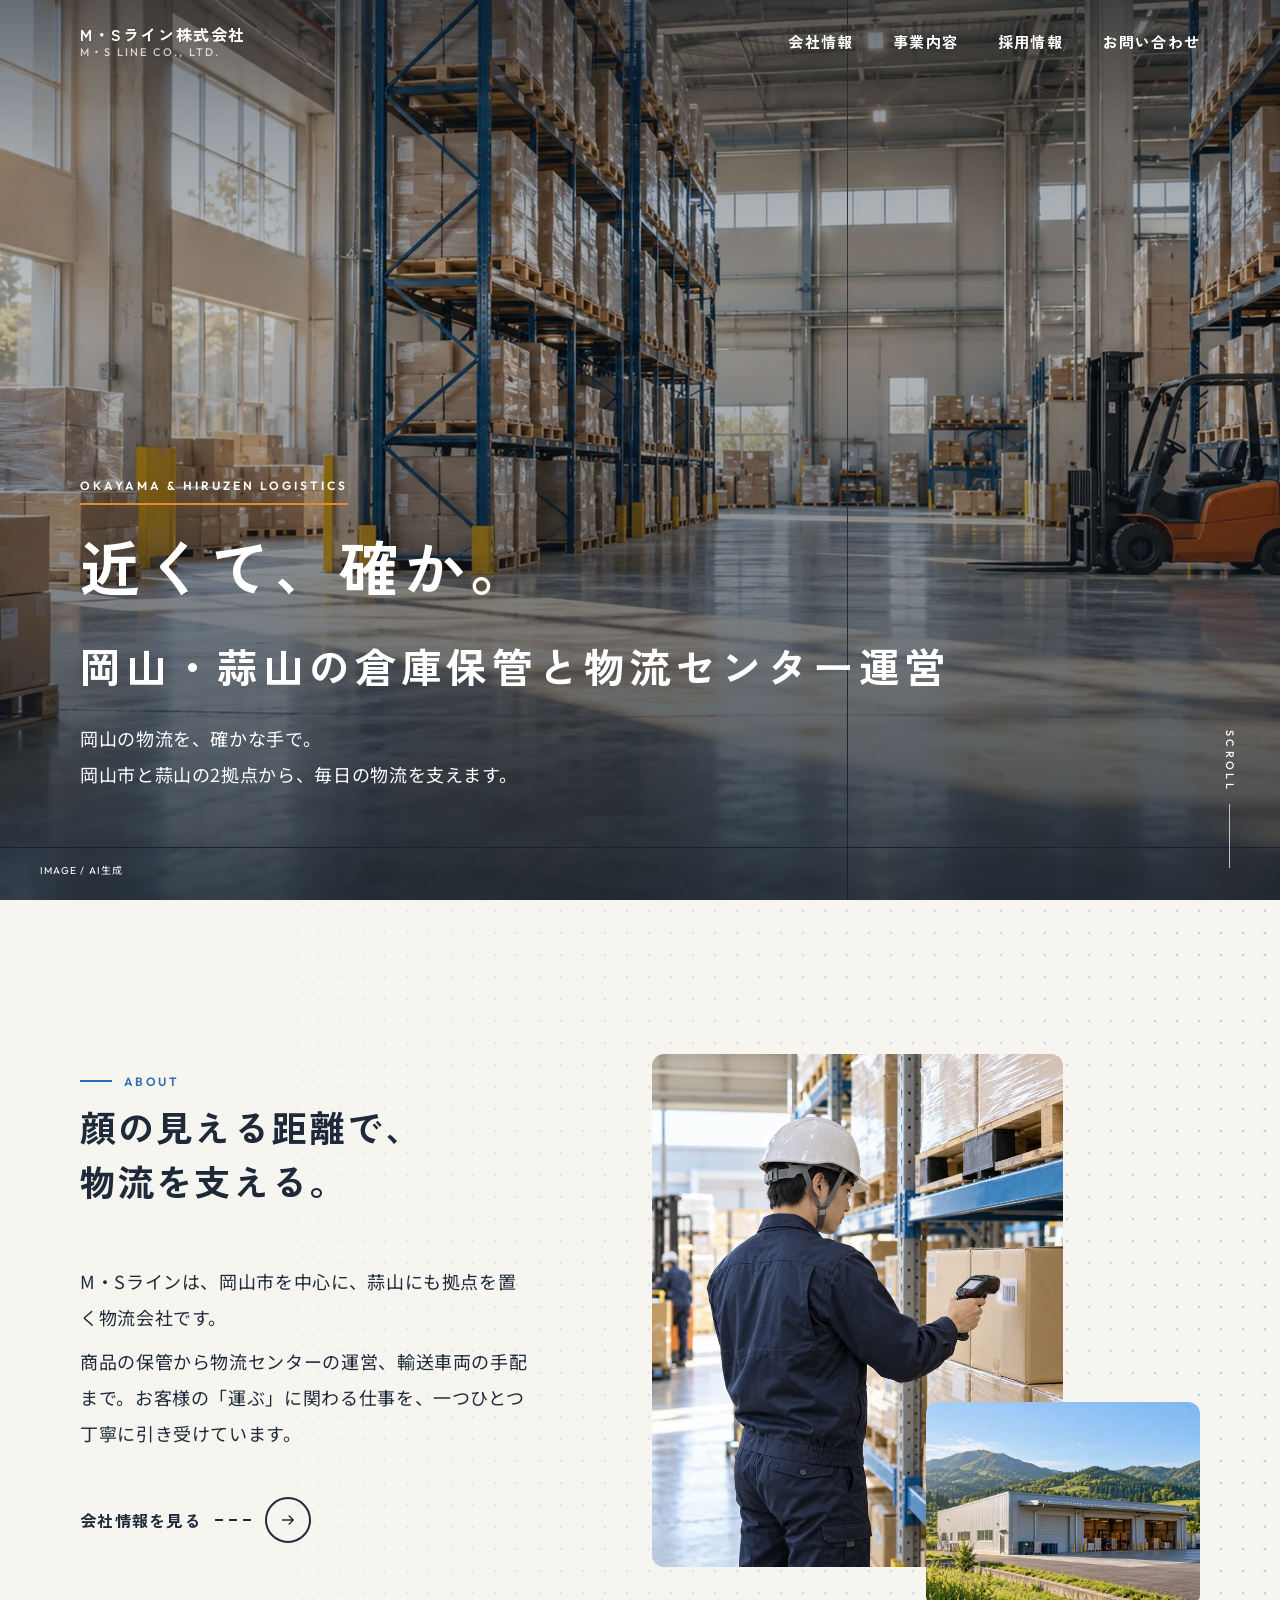
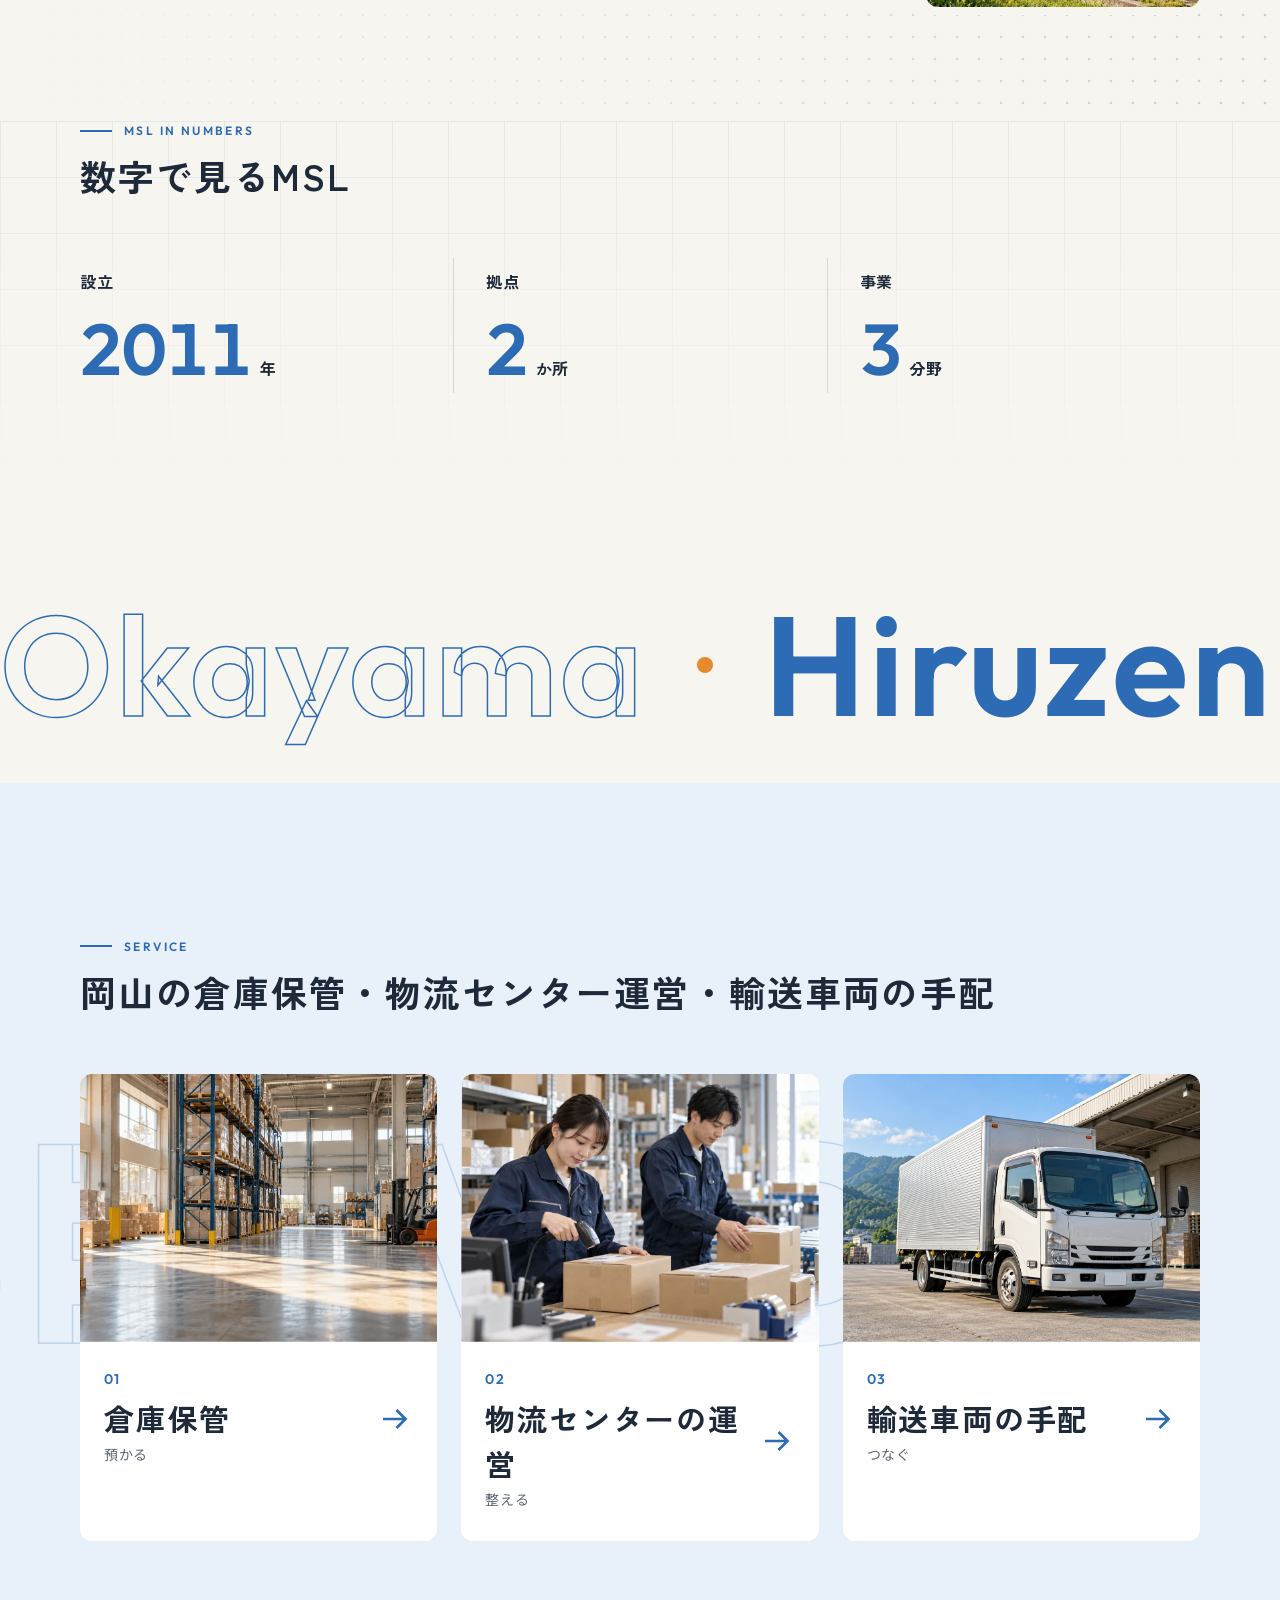
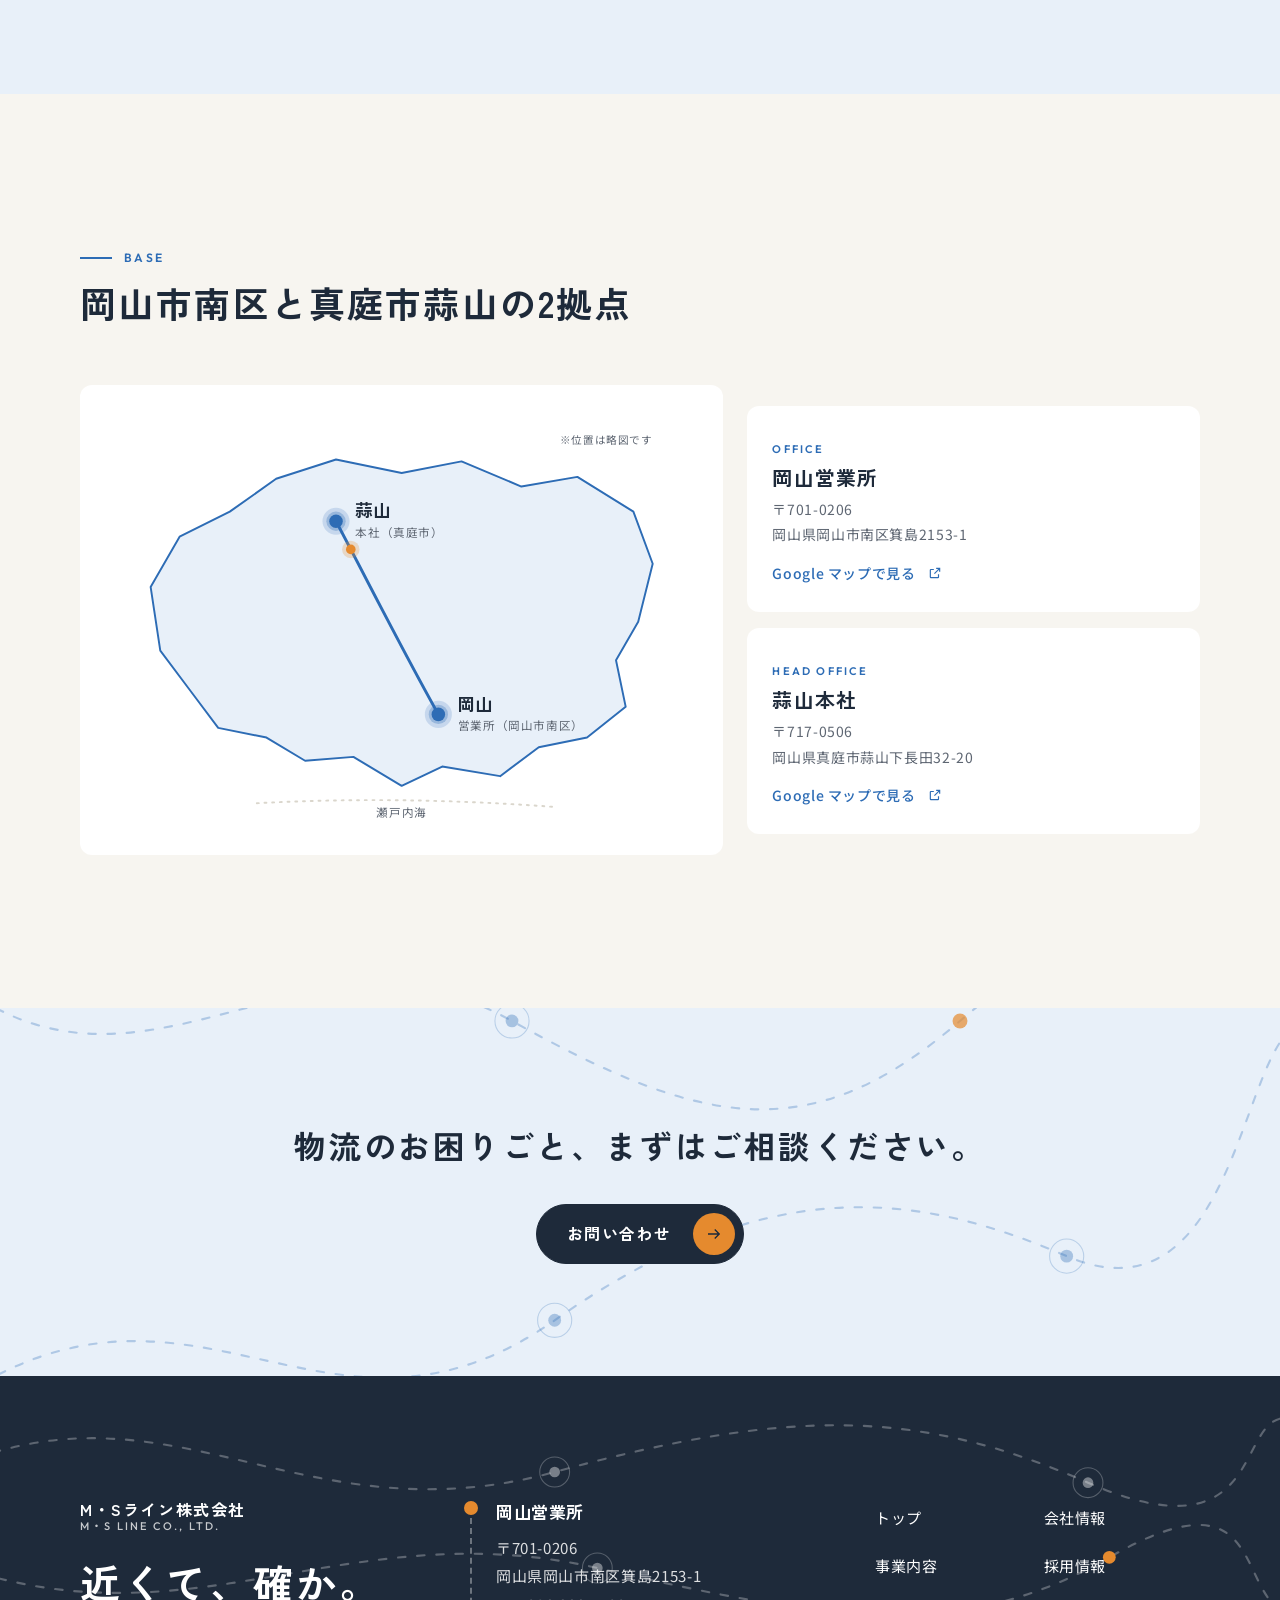
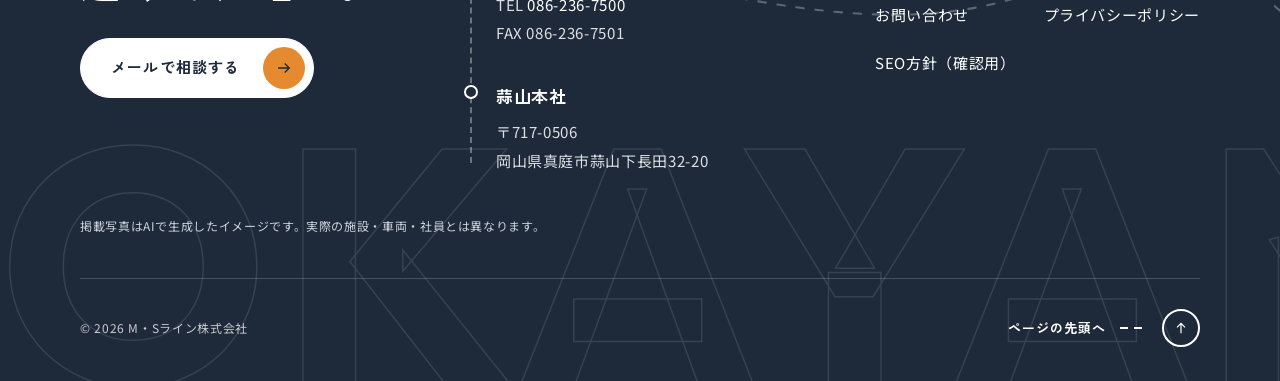
==== index.html @ 037819c6 "ボタンを刷新（主役はカプセル型＋丸い矢印、リンクはルート線＋ノード） - 主役のボタン：濃紺のカプセル型に丸い矢印。乗せると丸が広がって全体が染まる - リンク風のボタン（Googleマップ、会社情報" ====
<!doctype html>
<html lang="ja">
<head>
<meta charset="utf-8">
<meta name="viewport" content="width=device-width, initial-scale=1">
<!-- 確認用：検索結果に出さない設定。本番公開時はこの1行を削除してください -->
<meta name="robots" content="noindex, nofollow">
<title>M・Sライン株式会社｜岡山市・真庭市の倉庫保管・物流センター運営</title>
<meta name="description" content="M・Sライン株式会社は、岡山市南区を中心に、真庭市蒜山にも拠点を置く物流会社です。倉庫保管、物流センターの運営、輸送車両の手配まで、お客様の「運ぶ」を一つひとつ丁寧に支えます。">
<link rel="canonical" href="https://www.example.com/">
<meta name="theme-color" content="#1E2A3A">
<link rel="icon" href="favicon.svg" type="image/svg+xml">
<!-- OGP ※ドメイン（https://www.example.com/）は【要確認】。決まったら全ページ置換してください -->
<meta property="og:type" content="website">
<meta property="og:site_name" content="M・Sライン株式会社">
<meta property="og:title" content="M・Sライン株式会社｜岡山市・真庭市の倉庫保管・物流センター運営">
<meta property="og:description" content="岡山市と蒜山の2拠点から、倉庫保管・物流センターの運営・輸送車両の手配で毎日の物流を支えます。">
<meta property="og:url" content="https://www.example.com/">
<meta property="og:image" content="https://www.example.com/ogp.jpg">
<meta property="og:image:width" content="1200">
<meta property="og:image:height" content="630">
<meta property="og:locale" content="ja_JP">
<meta name="twitter:card" content="summary_large_image">
<link rel="preconnect" href="https://fonts.googleapis.com">
<link rel="preconnect" href="https://fonts.gstatic.com" crossorigin>
<link rel="stylesheet" href="https://fonts.googleapis.com/css2?family=Noto+Sans+JP:wght@400;500&family=Outfit:wght@500;600&family=Zen+Kaku+Gothic+New:wght@700&display=swap">
<link rel="preload" as="image" href="assets/img/hero_1920x1080.webp" type="image/webp" media="(min-width: 768px)">
<link rel="stylesheet" href="assets/css/style.css?v=12">
<script type="application/ld+json">
{
  "@context": "https://schema.org",
  "@type": "Organization",
  "name": "M・Sライン株式会社",
  "alternateName": ["MSL", "MSライン", "エムエスライン"],
  "url": "https://www.example.com/",
  "logo": "https://www.example.com/favicon.svg",
  "foundingDate": "2012-09",
  "telephone": "+81-86-236-7500",
  "email": "msline.081507@gmail.com",
  "faxNumber": "+81-86-236-7501",
  "address": {
    "@type": "PostalAddress",
    "postalCode": "717-0506",
    "addressRegion": "岡山県",
    "addressLocality": "真庭市",
    "streetAddress": "蒜山下長田32-20",
    "addressCountry": "JP"
  },
  "description": "岡山県の倉庫保管・物流センター運営・輸送車両の手配"
}
</script>
<script src="assets/js/main.js?v=12" defer></script>
</head>
<body class="has-hero">
<a class="skip-link" href="#main">本文へスキップ</a>

<header class="site-header">
  <div class="container site-header__inner">
    <a class="logo" href="index.html" aria-label="M・Sライン株式会社 トップへ">
      <span class="logo__name">M・Sライン株式会社<small>M・S LINE CO., LTD.</small></span>
    </a>
    <button class="menu-btn" type="button" aria-expanded="false" aria-controls="gnav" aria-label="メニューを開く">
      <span class="menu-btn__bar"></span><span class="menu-btn__bar"></span><span class="menu-btn__bar"></span>
    </button>
    <nav class="gnav" id="gnav" aria-label="メインメニュー">
      <ul class="gnav__list">
        <li><a class="gnav__link" href="company.html">会社情報</a></li>
        <li><a class="gnav__link" href="service.html">事業内容</a></li>
        <li><a class="gnav__link" href="recruit.html">採用情報</a></li>
        <li data-contact><a class="gnav__link" href="contact.html">お問い合わせ</a></li>
      </ul>
    </nav>
  </div>
</header>

<main id="main">

  <!-- 1. ファーストビュー -->
  <section class="hero" aria-labelledby="hero-title">
    <div class="hero__media">
      <picture>
        <source media="(max-width: 767px)" srcset="assets/img/hero_sp_750x1334.webp" type="image/webp">
        <source media="(max-width: 767px)" srcset="assets/img/hero_sp_750x1334.jpg">
        <source srcset="assets/img/hero_1920x1080.webp" type="image/webp">
        <img src="assets/img/hero_1920x1080.jpg" width="1920" height="1080" alt="倉庫内のイメージ。整然と並んだ保管棚とフォークリフト（AI生成）" fetchpriority="high">
      </picture>
      <!--
        【動画を使う場合】下の2行のコメントを外し、assets/video/ に動画を置いてください。
        PC用（横長）とスマホ用（縦長）の2本。動きを減らす設定の閲覧者には静止画（上の写真）が表示されます。
      <video class="hero__video hero__video--pc" src="assets/video/hero_pc.mp4" poster="assets/img/hero_1920x1080.jpg" autoplay muted loop playsinline aria-hidden="true"></video>
      <video class="hero__video hero__video--sp" src="assets/video/hero_sp.mp4" poster="assets/img/hero_sp_750x1334.jpg" autoplay muted loop playsinline aria-hidden="true"></video>
      -->
    </div>
    <div class="hero__body container">
      <p class="label-en hero__en">Okayama &amp; Hiruzen Logistics</p>
      <h1 class="hero__title" id="hero-title">近くて、確か。<br><span class="hero__title-sub">岡山・蒜山の倉庫保管と物流センター運営</span></h1>
      <p class="hero__sub">岡山の物流を、確かな手で。<br>岡山市と蒜山の2拠点から、毎日の物流を支えます。</p>
    </div>
    <p class="hero__image-note">IMAGE / AI生成</p>
    <p class="hero__scroll" aria-hidden="true">SCROLL</p>
  </section>

  <!-- 2. ABOUT -->
  <section class="section about bg-dots" aria-labelledby="about-title">
    <div class="container grid-12 about__grid">
      <div class="about__text reveal">
        <header class="section-head">
          <p class="section-head__en">About</p>
          <h2 class="section-head__ja" id="about-title">顔の見える距離で、<br>物流を支える。</h2>
        </header>
        <p class="lead">M・Sラインは、岡山市を中心に、蒜山にも拠点を置く物流会社です。</p>
        <p class="lead">商品の保管から物流センターの運営、輸送車両の手配まで。お客様の「運ぶ」に関わる仕事を、一つひとつ丁寧に引き受けています。</p>
        <a class="text-link" href="company.html">会社情報を見る
          <svg class="arrow" viewBox="0 0 24 24" fill="none" stroke="currentColor" stroke-width="1.8" aria-hidden="true"><path d="M4 12h15M13 6l6 6-6 6"/></svg>
        </a>
      </div>
      <div class="about__photos reveal">
        <figure class="about__photo about__photo--1">
          <picture>
            <source srcset="assets/img/about_01_800x1000.webp" type="image/webp">
            <img src="assets/img/about_01_800x1000.jpg" width="800" height="1000" alt="倉庫で荷物を確認するスタッフ（AI生成）" loading="lazy">
          </picture>
        </figure>
        <figure class="about__photo about__photo--2">
          <picture>
            <source srcset="assets/img/about_02_800x600.webp" type="image/webp">
            <img src="assets/img/about_02_800x600.jpg" width="800" height="600" alt="山あいの倉庫を描いたイメージ（AI生成）" loading="lazy">
          </picture>
        </figure>
      </div>
    </div>
  </section>

  <!-- 3. 数字で見るMSL -->
  <section class="section bg-grid" aria-labelledby="numbers-title">
    <div class="container">
      <header class="section-head reveal">
        <p class="section-head__en">MSL in Numbers</p>
        <h2 class="section-head__ja" id="numbers-title">数字で見るMSL</h2>
      </header>
      <dl class="numbers reveal">
        <div class="numbers__item">
          <dt class="numbers__label">設立</dt>
          <dd><span class="numbers__value">2012</span><span class="numbers__unit">年</span></dd>
        </div>
        <div class="numbers__item">
          <dt class="numbers__label">拠点</dt>
          <dd><span class="numbers__value">2</span><span class="numbers__unit">か所</span></dd>
        </div>
        <div class="numbers__item">
          <dt class="numbers__label">事業</dt>
          <dd><span class="numbers__value">3</span><span class="numbers__unit">分野</span></dd>
        </div>
      </dl>
    </div>
  </section>

  <!-- 流れる文字の帯（飾り） -->
  <div class="marquee" aria-hidden="true">
    <div class="marquee__track">
      <div class="marquee__group"><span class="marquee__word">Okayama</span><span class="marquee__dot"></span><span class="marquee__word marquee__word--fill">Hiruzen</span><span class="marquee__dot"></span><span class="marquee__word">Keep</span><span class="marquee__dot"></span><span class="marquee__word marquee__word--fill">Manage</span><span class="marquee__dot"></span><span class="marquee__word">Connect</span><span class="marquee__dot"></span></div>
      <div class="marquee__group"><span class="marquee__word">Okayama</span><span class="marquee__dot"></span><span class="marquee__word marquee__word--fill">Hiruzen</span><span class="marquee__dot"></span><span class="marquee__word">Keep</span><span class="marquee__dot"></span><span class="marquee__word marquee__word--fill">Manage</span><span class="marquee__dot"></span><span class="marquee__word">Connect</span><span class="marquee__dot"></span></div>
    </div>
  </div>

  <!-- 4. SERVICE -->
  <section class="section section--tint bg-word" data-word="SERVICE" aria-labelledby="service-title">
    <div class="container">
      <header class="section-head reveal">
        <p class="section-head__en">Service</p>
        <h2 class="section-head__ja" id="service-title">岡山の倉庫保管・物流センター運営・輸送車両の手配</h2>
      </header>
      <ul class="cards cards--3">
        <li class="reveal">
          <a class="card" href="service.html#keep">
            <div class="card__img">
              <picture>
                <source srcset="assets/img/service_keep_1200x800.webp" type="image/webp">
                <img src="assets/img/service_keep_1200x800.jpg" width="1200" height="800" alt="" loading="lazy">
              </picture>
            </div>
            <div class="card__body">
              <p class="card__num">01</p>
              <h3 class="card__title">倉庫保管
                <svg class="arrow" viewBox="0 0 24 24" fill="none" stroke="currentColor" stroke-width="1.8" aria-hidden="true"><path d="M4 12h15M13 6l6 6-6 6"/></svg>
              </h3>
              <p class="card__sub">預かる</p>
            </div>
          </a>
        </li>
        <li class="reveal">
          <a class="card" href="service.html#manage">
            <div class="card__img">
              <picture>
                <source srcset="assets/img/service_manage_1200x800.webp" type="image/webp">
                <img src="assets/img/service_manage_1200x800.jpg" width="1200" height="800" alt="" loading="lazy">
              </picture>
            </div>
            <div class="card__body">
              <p class="card__num">02</p>
              <h3 class="card__title">物流センターの運営
                <svg class="arrow" viewBox="0 0 24 24" fill="none" stroke="currentColor" stroke-width="1.8" aria-hidden="true"><path d="M4 12h15M13 6l6 6-6 6"/></svg>
              </h3>
              <p class="card__sub">整える</p>
            </div>
          </a>
        </li>
        <li class="reveal">
          <a class="card" href="service.html#connect">
            <div class="card__img">
              <picture>
                <source srcset="assets/img/service_connect_1200x800.webp" type="image/webp">
                <img src="assets/img/service_connect_1200x800.jpg" width="1200" height="800" alt="" loading="lazy">
              </picture>
            </div>
            <div class="card__body">
              <p class="card__num">03</p>
              <h3 class="card__title">輸送車両の手配
                <svg class="arrow" viewBox="0 0 24 24" fill="none" stroke="currentColor" stroke-width="1.8" aria-hidden="true"><path d="M4 12h15M13 6l6 6-6 6"/></svg>
              </h3>
              <p class="card__sub">つなぐ</p>
            </div>
          </a>
        </li>
      </ul>
    </div>
  </section>

  <!-- 5. 拠点 -->
  <section class="section" aria-labelledby="base-title">
    <div class="container">
      <header class="section-head reveal">
        <p class="section-head__en">Base</p>
        <h2 class="section-head__ja" id="base-title">岡山市南区と真庭市蒜山の2拠点</h2>
      </header>
      <div class="grid-12 base__grid">
        <figure class="base__map reveal">
          <svg viewBox="0 0 600 420" role="img" aria-labelledby="map-title map-desc">
            <title id="map-title">岡山県の拠点マップ（略図）</title>
            <desc id="map-desc">岡山県南部の岡山市に営業所、北部の山あいの蒜山に本社があります。</desc>
            <path d="M40 176 L70 124 L122 98 L170 64 L232 44 L300 58 L362 46 L424 72 L482 62 L540 98 L560 152 L545 212 L522 252 L532 300 L492 332 L442 342 L402 372 L342 362 L300 382 L250 352 L200 356 L160 332 L110 322 L80 282 L50 242 Z" fill="#E8F0F9" stroke="#2D6CB5" stroke-width="2" stroke-linejoin="round"/>
            <path d="M150 400 Q300 392 460 404" fill="none" stroke="#DAD6CC" stroke-width="2" stroke-dasharray="2 6" stroke-linecap="round"/>
            <text x="300" y="414" text-anchor="middle" font-size="12" fill="#5E6672" font-family="Noto Sans JP, sans-serif">瀬戸内海</text>
            <path d="M232 108 C 270 180, 300 240, 338 308" fill="none" stroke="#2D6CB5" stroke-width="2" stroke-dasharray="6 6" opacity=".35"/>
            <path class="map-route-draw" d="M338 308 C 300 240, 270 180, 232 108" pathLength="1" fill="none" stroke="#2D6CB5" stroke-width="3" stroke-linecap="round"/>
            <g class="map-mover">
              <circle r="9" fill="#E58A2E" fill-opacity=".25"/>
              <circle r="5" fill="#E58A2E"/>
              <animateMotion dur="5s" repeatCount="indefinite" keyPoints="0;1;0" keyTimes="0;0.5;1" calcMode="spline" keySplines=".45 0 .55 1;.45 0 .55 1" path="M338 308 C 300 240, 270 180, 232 108"/>
            </g>
            <g>
              <circle class="map-pulse map-pulse--2" cx="232" cy="108" r="10" fill="#2D6CB5" fill-opacity=".3"/>
              <circle cx="232" cy="108" r="14" fill="#2D6CB5" fill-opacity=".18"/>
              <circle cx="232" cy="108" r="7" fill="#2D6CB5"/>
              <text x="252" y="104" font-size="18" font-weight="700" fill="#1E2A3A" font-family="Zen Kaku Gothic New, sans-serif">蒜山</text>
              <text x="252" y="124" font-size="12" fill="#5E6672" font-family="Noto Sans JP, sans-serif">本社（真庭市）</text>
            </g>
            <g>
              <circle class="map-pulse" cx="338" cy="308" r="10" fill="#2D6CB5" fill-opacity=".3"/>
              <circle cx="338" cy="308" r="14" fill="#2D6CB5" fill-opacity=".18"/>
              <circle cx="338" cy="308" r="7" fill="#2D6CB5"/>
              <text x="358" y="304" font-size="18" font-weight="700" fill="#1E2A3A" font-family="Zen Kaku Gothic New, sans-serif">岡山</text>
              <text x="358" y="324" font-size="12" fill="#5E6672" font-family="Noto Sans JP, sans-serif">営業所（岡山市南区）</text>
            </g>
            <text x="560" y="28" text-anchor="end" font-size="11" fill="#5E6672" font-family="Noto Sans JP, sans-serif">※位置は略図です</text>
          </svg>
        </figure>
        <ul class="base__list">
          <li class="reveal">
            <a class="base-item" href="https://www.google.com/maps/search/?api=1&amp;query=%E5%B2%A1%E5%B1%B1%E7%9C%8C%E5%B2%A1%E5%B1%B1%E5%B8%82%E5%8D%97%E5%8C%BA%E7%AE%95%E5%B3%B62153-1" target="_blank" rel="noopener">
              <span class="base-item__tag">OFFICE</span>
              <h3 class="base-item__name">岡山営業所</h3>
              <p class="base-item__addr">〒701-0206<br>岡山県岡山市南区箕島2153-1</p>
              <span class="base-item__more">Google マップで見る<span class="visually-hidden">（新しいタブで開きます）</span>
                <svg viewBox="0 0 24 24" fill="none" stroke="currentColor" stroke-width="2" aria-hidden="true"><path d="M14 4h6v6M20 4l-9 9M18 14v5a1 1 0 0 1-1 1H5a1 1 0 0 1-1-1V7a1 1 0 0 1 1-1h5"/></svg>
              </span>
            </a>
          </li>
          <li class="reveal">
            <a class="base-item" href="https://www.google.com/maps/search/?api=1&amp;query=%E5%B2%A1%E5%B1%B1%E7%9C%8C%E7%9C%9F%E5%BA%AD%E5%B8%82%E8%92%9C%E5%B1%B1%E4%B8%8B%E9%95%B7%E7%94%B032-20" target="_blank" rel="noopener">
              <span class="base-item__tag">HEAD OFFICE</span>
              <h3 class="base-item__name">蒜山本社</h3>
              <p class="base-item__addr">〒717-0506<br>岡山県真庭市蒜山下長田32-20</p>
              <span class="base-item__more">Google マップで見る<span class="visually-hidden">（新しいタブで開きます）</span>
                <svg viewBox="0 0 24 24" fill="none" stroke="currentColor" stroke-width="2" aria-hidden="true"><path d="M14 4h6v6M20 4l-9 9M18 14v5a1 1 0 0 1-1 1H5a1 1 0 0 1-1-1V7a1 1 0 0 1 1-1h5"/></svg>
              </span>
            </a>
          </li>
        </ul>
      </div>
    </div>
  </section>

</main>

<!-- 締めのメッセージ帯（data-contact を消すと「フォームなし」版に自動で切り替わります） -->
<aside class="closing" aria-label="ご相談の案内">
  <div class="container">
    <div data-contact>
      <p class="closing__msg">物流のお困りごと、<br class="sp-br">まずはご相談ください。</p>
      <p class="closing__action"><a class="btn btn--accent" href="contact.html">お問い合わせ
        <svg class="arrow" viewBox="0 0 24 24" fill="none" stroke="currentColor" stroke-width="1.8" aria-hidden="true"><path d="M4 12h15M13 6l6 6-6 6"/></svg></a></p>
    </div>
    <div class="closing__nocontact">
      <p class="closing__msg">物流には、暮らしを支える力がある。</p>
      <a class="closing__tel" href="tel:0862367500"><span class="closing__tel-num">086-236-7500</span><span class="closing__tel-note">代表電話（岡山営業所）</span></a>
    </div>
  </div>
</aside>

<footer class="site-footer" data-word="OKAYAMA">
  <div class="container">
    <div class="footer__top">
      <div class="footer__lead">
        <a class="logo" href="index.html" aria-label="M・Sライン株式会社 トップへ">
          <span class="logo__name">M・Sライン株式会社<small>M・S LINE CO., LTD.</small></span>
        </a>
        <p class="footer__tagline">近くて、確か。</p>
        <p class="footer__cta" data-contact><a class="btn btn--light" href="contact.html">メールで相談する
          <svg class="arrow" viewBox="0 0 24 24" fill="none" stroke="currentColor" stroke-width="1.8" aria-hidden="true"><path d="M4 12h15M13 6l6 6-6 6"/></svg></a></p>
      </div>
      <div class="footer__bases">
        <div class="footer__base">
          <p class="footer__base-name">岡山営業所</p>
          <address>〒701-0206<br>岡山県岡山市南区箕島2153-1<br>TEL <a href="tel:0862367500">086-236-7500</a><br>FAX 086-236-7501</address>
        </div>
        <div class="footer__base">
          <p class="footer__base-name">蒜山本社</p>
          <address>〒717-0506<br>岡山県真庭市蒜山下長田32-20</address>
        </div>
      </div>
      <nav class="footer__nav" aria-label="サイトマップ">
        <ul>
          <li><a href="index.html">トップ</a></li>
          <li><a href="company.html">会社情報</a></li>
          <li><a href="service.html">事業内容</a></li>
          <li><a href="recruit.html">採用情報</a></li>
          <li data-contact><a href="contact.html">お問い合わせ</a></li>
          <li data-contact><a href="privacy.html">プライバシーポリシー</a></li>
          <li data-review><a href="seo.html">SEO方針（確認用）</a></li>
        </ul>
      </nav>
    </div>
    <p class="image-disclosure">掲載写真はAIで生成したイメージです。実際の施設・車両・社員とは異なります。</p>
    <div class="footer__bottom">
      <small>&copy; 2026 M・Sライン株式会社</small>
      <a class="footer__pagetop" href="#">ページの先頭へ<svg viewBox="0 0 24 24" fill="none" stroke="currentColor" stroke-width="1.8" aria-hidden="true"><path d="M12 20V5M6 11l6-6 6 6"/></svg></a>
    </div>
  </div>
</footer>
</body>
</html>
---- assets/css/style.css ----
@charset "UTF-8";
/* =========================================================
   M・Sライン株式会社 コーポレートサイト 共通CSS
   コンセプト：「近くて、確か。」
   ========================================================= */

/* ---------- 1. デザイントークン ---------- */
:root {
  /* カラー（ベース2色＋差し色1色） */
  --color-ink:      #1E2A3A; /* 本文・見出し：深いネイビー */
  --color-brand:    #2D6CB5; /* MSLブルー ※【要確認】ロゴの正確なカラーコード */
  --color-brand-dk: #23568F; /* ブルーのホバー用 */
  --color-brand-lt: #E8F0F9; /* ブルーの淡色：背景帯 */
  --color-accent:   #E58A2E; /* 差し色：CTAと強調だけ（1画面1か所まで） */
  --color-accent-dk:#B8661A; /* 差し色の文字用（白背景でAA確保） */
  --color-bg:       #F7F5F0; /* 生成り：基本の背景 */
  --color-surface:  #FFFFFF; /* カード・表 */
  --color-line:     #DAD6CC; /* 罫線 */
  --color-muted:    #5E6672; /* 補足文字（生成り背景で4.5:1以上になるよう少し濃く調整） */

  /* フォント */
  --font-head: "Zen Kaku Gothic New", "Hiragino Sans", "Yu Gothic", sans-serif;
  --font-body: "Noto Sans JP", "Hiragino Sans", "Yu Gothic", sans-serif;
  --font-en:   "Outfit", "Noto Sans JP", sans-serif;

  /* 文字サイズ */
  --fs-h1: clamp(2rem, 5vw, 3.75rem);
  --fs-h2: clamp(1.5rem, 3vw, 2.25rem);
  --fs-h3: clamp(1.125rem, 2vw, 1.375rem);
  --fs-body: 1rem;
  --fs-small: 0.875rem;
  --fs-label: 0.75rem;

  /* レイアウト・余白 */
  --w-content: 1120px;
  --w-text: 720px;
  --gutter: 20px;
  --section-space: clamp(80px, 12vw, 160px);
  --radius: 12px;
  --header-h: 72px;

  /* 動き */
  --ease: cubic-bezier(0.22, 0.61, 0.36, 1);
  --dur: 0.6s;
}
@media (min-width: 768px) {
  :root { --gutter: 40px; --header-h: 84px; }
}

/* ---------- 2. リセット・ベース ---------- */
*, *::before, *::after { box-sizing: border-box; }
html { -webkit-text-size-adjust: 100%; scroll-behavior: smooth; scroll-padding-top: calc(var(--header-h) + 16px); }
body {
  margin: 0;
  background: var(--color-bg);
  color: var(--color-ink);
  font-family: var(--font-body);
  font-size: var(--fs-body);
  font-weight: 400;
  line-height: 1.9;
  letter-spacing: 0.04em;
  font-feature-settings: "palt" 0;
  -webkit-font-smoothing: antialiased;
}
h1, h2, h3, h4, p, ul, ol, dl, dd, figure { margin: 0; }
ul, ol { padding: 0; list-style: none; }
img, svg, video { display: block; max-width: 100%; height: auto; }
a { color: var(--color-brand); text-decoration: none; }
button { font: inherit; color: inherit; background: none; border: 0; padding: 0; cursor: pointer; }
h1, h2, h3 { font-family: var(--font-head); font-weight: 700; line-height: 1.5; letter-spacing: 0.06em; }

:focus-visible {
  outline: 3px solid var(--color-brand);
  outline-offset: 3px;
  border-radius: 4px;
}
.skip-link {
  position: absolute; left: 16px; top: -100px; z-index: 200;
  background: var(--color-ink); color: #fff; padding: 8px 16px; border-radius: var(--radius);
}
.skip-link:focus { top: 16px; }
.sp-br { display: none; }
@media (max-width: 767px) { .sp-br { display: inline; } }
.visually-hidden {
  position: absolute !important; width: 1px; height: 1px; overflow: hidden;
  clip: rect(0 0 0 0); white-space: nowrap; border: 0; padding: 0; margin: -1px;
}

/* ---------- 3. レイアウト ---------- */
.container { width: 100%; max-width: calc(var(--w-content) + var(--gutter) * 2); margin-inline: auto; padding-inline: var(--gutter); }
.container--text { max-width: calc(var(--w-text) + var(--gutter) * 2); }
.section { padding-block: var(--section-space); }
.section + .section { padding-top: 0; }
.section--tint { background: var(--color-brand-lt); }
.section--tint + .section, .section + .section--tint { padding-top: var(--section-space); }
.grid-12 { display: grid; grid-template-columns: repeat(12, minmax(0, 1fr)); gap: 24px; }

/* ---------- 4. 見出しの型 ---------- */
.section-head { margin-bottom: clamp(32px, 5vw, 56px); }
.section-head--center { text-align: center; }
.section-head__en, .label-en {
  font-family: var(--font-en);
  font-weight: 600;
  font-size: var(--fs-label);
  letter-spacing: 0.2em;
  text-transform: uppercase;
  color: var(--color-brand);
  line-height: 1.6;
}
.section-head__ja { font-size: var(--fs-h2); margin-top: 8px; }
.lead { font-size: clamp(1rem, 1.6vw, 1.125rem); line-height: 2; }
.muted { color: var(--color-muted); }
.note-dummy { color: var(--color-muted); font-size: var(--fs-small); background: repeating-linear-gradient(-45deg, transparent 0 6px, rgba(0,0,0,.03) 6px 12px); border: 1px dashed var(--color-line); border-radius: 8px; padding: 2px 8px; display: inline-block; }

/* ---------- 5. ボタン・リンク ---------- */
.btn {
  display: inline-flex; align-items: center; justify-content: center; gap: 12px;
  min-height: 56px; padding: 0 32px;
  border-radius: var(--radius);
  font-family: var(--font-head); font-weight: 700; letter-spacing: 0.08em;
  transition: background-color .2s, color .2s, border-color .2s;
}
.btn--accent { background: var(--color-accent); color: var(--color-ink); }
.btn--accent:hover { background: #F0A057; }
.btn--brand { background: var(--color-brand); color: #fff; }
.btn--brand:hover { background: var(--color-brand-dk); }
.btn--line { border: 1px solid var(--color-line); background: var(--color-surface); color: var(--color-ink); min-height: 48px; padding: 0 20px; font-size: var(--fs-small); }
.btn--line:hover { border-color: var(--color-brand); color: var(--color-brand); }
.arrow { width: 1.2em; height: 1.2em; flex: none; }
.text-link {
  display: inline-flex; align-items: center; gap: 10px;
  font-family: var(--font-head); font-weight: 700; color: var(--color-ink);
  padding-block: 8px; border-bottom: 1px solid var(--color-ink);
  transition: color .2s, border-color .2s;
}
.text-link:hover { color: var(--color-brand); border-color: var(--color-brand); }

/* ---------- 6. ヘッダー ---------- */
.site-header {
  position: fixed; inset: 0 0 auto 0; z-index: 100;
  height: var(--header-h);
  background: var(--color-bg);
  transition: background-color .3s, box-shadow .3s, color .3s;
}
.site-header__inner { height: 100%; display: flex; align-items: center; justify-content: space-between; gap: 24px; }
.logo { display: inline-flex; align-items: center; gap: 12px; color: var(--color-ink); }
.logo__mark { width: 48px; height: 48px; flex: none; }
.logo__name { font-family: var(--font-head); font-weight: 700; font-size: 1rem; letter-spacing: 0.1em; line-height: 1.3; }
.logo__name small { display: block; font-family: var(--font-en); font-weight: 500; font-size: 0.6875rem; letter-spacing: 0.2em; opacity: .75; }

.gnav__list { display: flex; align-items: center; gap: 40px; }
.gnav__link {
  position: relative; display: inline-block; padding-block: 8px;
  color: inherit; font-family: var(--font-head); font-weight: 700; font-size: 0.9375rem; letter-spacing: 0.08em;
}
.gnav__link::after {
  content: ""; position: absolute; left: 0; right: 0; bottom: 2px; height: 2px;
  background: currentColor; transform: scaleX(0); transform-origin: left; transition: transform .3s var(--ease);
}
.gnav__link:hover::after, .gnav__link[aria-current="page"]::after { transform: scaleX(1); }
.gnav__link[aria-current="page"] { color: var(--color-brand); }

/* 写真の上にのるヘッダー（トップ・下層の写真帯） */
.has-hero .site-header:not(.is-scrolled) { background: transparent; color: #fff; }
.has-hero .site-header:not(.is-scrolled) .logo { color: #fff; }
.has-hero .site-header:not(.is-scrolled) .gnav__link[aria-current="page"] { color: #fff; }
.site-header.is-scrolled { background: var(--color-surface); box-shadow: 0 1px 12px rgba(30, 42, 58, .08); }

/* ハンバーガー */
.menu-btn { display: none; width: 48px; height: 48px; margin-right: -12px; position: relative; z-index: 120; color: inherit; }
.menu-btn__bar { position: absolute; left: 12px; right: 12px; height: 2px; background: currentColor; border-radius: 2px; transition: transform .3s var(--ease), opacity .2s; }
.menu-btn__bar:nth-child(1) { top: 17px; }
.menu-btn__bar:nth-child(2) { top: 23px; }
.menu-btn__bar:nth-child(3) { top: 29px; }
.menu-btn[aria-expanded="true"] .menu-btn__bar:nth-child(1) { transform: translateY(6px) rotate(45deg); }
.menu-btn[aria-expanded="true"] .menu-btn__bar:nth-child(2) { opacity: 0; }
.menu-btn[aria-expanded="true"] .menu-btn__bar:nth-child(3) { transform: translateY(-6px) rotate(-45deg); }

@media (max-width: 767px) {
  .menu-btn { display: block; }
  .gnav {
    position: fixed; inset: 0; z-index: 110;
    background: var(--color-bg); color: var(--color-ink);
    display: flex; flex-direction: column; justify-content: center;
    padding: calc(var(--header-h) + 24px) var(--gutter) 48px;
    opacity: 0; visibility: hidden; transition: opacity .3s, visibility .3s;
  }
  .gnav.is-open { opacity: 1; visibility: visible; }
  .gnav__list { flex-direction: column; align-items: flex-start; gap: 8px; }
  .gnav__link { font-size: 1.75rem; padding-block: 12px; }
  .gnav__link::after { bottom: 8px; }
  .has-hero .site-header:not(.is-scrolled) .gnav__link[aria-current="page"] { color: var(--color-brand); }
  .is-menu-open .site-header { background: var(--color-bg) !important; color: var(--color-ink) !important; box-shadow: none !important; }
  .is-menu-open .site-header .logo { color: var(--color-ink) !important; }
  .is-menu-open { overflow: hidden; }
}

/* ---------- 7. ヒーロー（トップ） ---------- */
.hero { position: relative; height: 100vh; height: 100svh; min-height: 560px; color: #fff; overflow: hidden; background: #3a3f46; }
.hero__media, .hero__media img, .hero__video { position: absolute; inset: 0; width: 100%; height: 100%; object-fit: cover; }
.hero__video--sp { display: none; }
@media (max-width: 767px) {
  .hero__video--pc { display: none; }
  .hero__video--sp { display: block; }
}
.hero::after {
  content: ""; position: absolute; inset: 0;
  background: linear-gradient(to top, rgba(18, 26, 36, .78) 0%, rgba(18, 26, 36, .35) 45%, rgba(18, 26, 36, .15) 100%);
}
.hero__body { position: absolute; z-index: 2; left: 0; right: 0; bottom: clamp(64px, 12vh, 120px); }
.hero__en { color: #fff; opacity: .9; margin-bottom: 16px; }
.hero__title { font-size: var(--fs-h1); line-height: 1.45; letter-spacing: 0.08em; }
.hero__sub { margin-top: 20px; font-size: clamp(0.9375rem, 1.6vw, 1.125rem); max-width: 34em; word-break: auto-phrase; text-wrap: pretty; }
.hero__scroll {
  position: absolute; z-index: 2; right: var(--gutter); bottom: 32px;
  font-family: var(--font-en); font-weight: 500; font-size: 0.6875rem; letter-spacing: 0.3em;
  writing-mode: vertical-rl; display: flex; align-items: center; gap: 12px; color: #fff;
}
.hero__scroll::after { content: ""; width: 1px; height: 64px; background: rgba(255,255,255,.7); animation: scrollLine 2s var(--ease) infinite; transform-origin: top; }
@keyframes scrollLine { 0% { transform: scaleY(0); } 50% { transform: scaleY(1); transform-origin: top; } 51% { transform-origin: bottom; } 100% { transform: scaleY(0); transform-origin: bottom; } }

/* ---------- 8. 下層ページヘッダー ---------- */
.page-hero { position: relative; height: 40vh; min-height: 300px; max-height: 480px; color: #fff; overflow: hidden; background: #3a3f46; }
.page-hero picture, .page-hero img { position: absolute; inset: 0; width: 100%; height: 100%; object-fit: cover; }
.page-hero::after { content: ""; position: absolute; inset: 0; background: linear-gradient(to top, rgba(18,26,36,.7), rgba(18,26,36,.25)); }
.page-hero__body { position: absolute; z-index: 2; left: 0; right: 0; bottom: clamp(32px, 6vw, 56px); }
.page-hero__en { color: #fff; opacity: .9; }
.page-hero__title { font-size: var(--fs-h1); margin-top: 4px; }
.page-hero__title-sub { display: block; font-size: clamp(0.9375rem, 1.6vw, 1.125rem); letter-spacing: 0.08em; margin-top: 4px; opacity: .9; }
.page-hero--plain { height: auto; min-height: 0; max-height: none; background: var(--color-brand-lt); color: var(--color-ink); padding: calc(var(--header-h) + 64px) 0 56px; }
.page-hero--plain::after { display: none; }
.page-hero--plain .page-hero__body { position: static; }
.page-hero--plain .page-hero__en { color: var(--color-brand); }

.breadcrumb { padding-block: 16px; font-size: var(--fs-small); color: var(--color-muted); }
.breadcrumb ol { display: flex; flex-wrap: wrap; gap: 8px; }
.breadcrumb li + li::before { content: "›"; margin-right: 8px; }
.breadcrumb a { color: var(--color-muted); }
.breadcrumb a:hover { color: var(--color-brand); }

.page-lead { padding-top: clamp(40px, 6vw, 72px); }

/* ページ内ナビ */
.anchor-nav { padding-block: clamp(32px, 5vw, 56px) 0; }
.anchor-nav__list { display: flex; flex-wrap: wrap; gap: 12px; }
.anchor-nav__link {
  display: inline-flex; align-items: center; gap: 12px; min-height: 48px; padding: 0 20px;
  border: 1px solid var(--color-line); border-radius: var(--radius); background: var(--color-surface);
  color: var(--color-ink); font-family: var(--font-head); font-weight: 700; font-size: 0.9375rem;
  transition: border-color .2s, color .2s;
}
.anchor-nav__link:hover { border-color: var(--color-brand); color: var(--color-brand); }
.anchor-nav__link svg { width: 14px; height: 14px; transform: rotate(90deg); }

/* ---------- 9. トップ：ABOUT ---------- */
.about__grid { align-items: center; row-gap: 48px; }
.about__text { grid-column: 1 / -1; }
.about__text .lead { margin-top: 8px; }
.about__text .text-link { margin-top: 40px; }
.about__photos { grid-column: 1 / -1; position: relative; display: grid; grid-template-columns: repeat(12, 1fr); }
.about__photo { border-radius: var(--radius); overflow: hidden; }
.about__photo img { width: 100%; height: 100%; object-fit: cover; }
.about__photo--1 { grid-column: 1 / 10; grid-row: 1; aspect-ratio: 4 / 5; }
.about__photo--2 { grid-column: 7 / 13; grid-row: 1; align-self: end; aspect-ratio: 4 / 3; margin-bottom: -40px; box-shadow: 0 0 0 8px var(--color-bg); }
@media (min-width: 1024px) {
  .about__text { grid-column: 1 / 6; }
  .about__photos { grid-column: 7 / 13; }
}

/* 数字で見るMSL */
.numbers { display: grid; grid-template-columns: 1fr; border-top: 1px solid var(--color-line); }
.numbers__item { display: flex; align-items: baseline; justify-content: space-between; gap: 16px; padding: 28px 0; border-bottom: 1px solid var(--color-line); }
.numbers__label { font-family: var(--font-head); font-weight: 700; }
.numbers__value { font-family: var(--font-en); font-weight: 600; font-size: clamp(3rem, 7vw, 4.5rem); line-height: 1; color: var(--color-brand); letter-spacing: 0.02em; }
.numbers__unit { font-family: var(--font-head); font-weight: 700; font-size: 1rem; margin-left: 6px; color: var(--color-ink); }
@media (min-width: 768px) {
  .numbers { grid-template-columns: repeat(3, 1fr); border-top: 0; }
  .numbers__item { flex-direction: column; align-items: flex-start; padding: 8px 0 8px 32px; border-bottom: 0; border-left: 1px solid var(--color-line); }
  .numbers__item:first-child { padding-left: 0; border-left: 0; }
}

/* SERVICEカード */
.cards { display: grid; gap: 32px; }
@media (min-width: 768px) { .cards--3 { grid-template-columns: repeat(3, 1fr); gap: 24px; } }
.card { display: block; color: var(--color-ink); background: var(--color-surface); border-radius: var(--radius); overflow: hidden; height: 100%; }
.card__img { aspect-ratio: 4 / 3; overflow: hidden; }
.card__img img { width: 100%; height: 100%; object-fit: cover; transition: transform .6s var(--ease); }
.card:hover .card__img img { transform: scale(1.03); }
.card__body { padding: 24px 24px 28px; }
.card__num { font-family: var(--font-en); font-weight: 600; font-size: 0.875rem; letter-spacing: 0.1em; color: var(--color-brand); }
.card__title { font-size: clamp(1.5rem, 2.6vw, 1.875rem); margin-top: 4px; display: flex; align-items: center; justify-content: space-between; }
.card__title .arrow { color: var(--color-brand); transition: transform .3s var(--ease); }
.card:hover .card__title .arrow { transform: translateX(4px); }
.card__sub { font-size: var(--fs-small); color: var(--color-muted); }

/* 拠点（地図） */
.base__grid { align-items: center; row-gap: 40px; }
.base__map { grid-column: 1 / -1; background: var(--color-surface); border-radius: var(--radius); padding: clamp(16px, 3vw, 32px); }
.base__map svg { width: 100%; height: auto; }
.base__list { grid-column: 1 / -1; display: grid; gap: 16px; }
@media (min-width: 1024px) {
  .base__map { grid-column: 1 / 8; }
  .base__list { grid-column: 8 / 13; }
}
.base-item { display: block; padding: 24px; background: var(--color-surface); border-radius: var(--radius); color: var(--color-ink); border: 1px solid transparent; transition: border-color .2s; }
.base-item:hover { border-color: var(--color-brand); }
.base-item__tag { display: inline-block; font-family: var(--font-en); font-weight: 600; font-size: 0.6875rem; letter-spacing: 0.2em; color: var(--color-brand); }
.base-item__name { font-size: 1.25rem; margin-top: 2px; }
.base-item__addr { font-size: var(--fs-small); color: var(--color-muted); margin-top: 4px; line-height: 1.8; }
.base-item__more { display: inline-flex; align-items: center; gap: 6px; margin-top: 12px; font-size: var(--fs-small); font-weight: 500; color: var(--color-brand); }
.base-item__more svg { width: 14px; height: 14px; }

/* ---------- 10. 会社情報 ---------- */
.message__grid { row-gap: 40px; align-items: start; }
.message__photo { grid-column: 1 / -1; max-width: 400px; border-radius: var(--radius); overflow: hidden; aspect-ratio: 3 / 4; }
.message__photo img { width: 100%; height: 100%; object-fit: cover; }
.message__body { grid-column: 1 / -1; }
.message__title { font-size: var(--fs-h2); margin-bottom: 24px; }
.message__body p + p { margin-top: 1.2em; }
.message__sign { margin-top: 40px; text-align: right; font-family: var(--font-head); font-weight: 700; }
.message__sign small { display: block; font-family: var(--font-body); font-weight: 400; font-size: var(--fs-small); color: var(--color-muted); }
@media (min-width: 768px) {
  .message__photo { grid-column: 1 / 6; max-width: none; }
  .message__body { grid-column: 7 / 13; padding-top: 24px; }
}

.outline { border-top: 1px solid var(--color-line); max-width: 880px; }
.outline__row { padding: 20px 0; border-bottom: 1px solid var(--color-line); }
.outline__row dt { font-family: var(--font-head); font-weight: 700; color: var(--color-ink); }
.outline__row dd { margin-top: 4px; }
.outline__row dd + dd { margin-top: 12px; }
@media (min-width: 768px) {
  .outline__row { display: grid; grid-template-columns: 200px 1fr; column-gap: 32px; padding: 24px 0; }
  .outline__row dd { grid-column: 2; margin-top: 0; }
}

.bases { display: grid; gap: 32px; }
@media (min-width: 1024px) { .bases { grid-template-columns: repeat(2, 1fr); gap: 24px; } }
.base-card { background: var(--color-surface); border-radius: var(--radius); overflow: hidden; display: flex; flex-direction: column; }
.base-card__img { aspect-ratio: 16 / 9; }
.base-card__img img { width: 100%; height: 100%; object-fit: cover; }
.base-card__body { padding: clamp(24px, 3vw, 36px); display: flex; flex-direction: column; gap: 20px; flex: 1; }
.base-card__name { font-size: var(--fs-h3); }
.base-card__dl { display: grid; grid-template-columns: 5.5em 1fr; gap: 8px 16px; font-size: 0.9375rem; }
.base-card__dl dt { font-weight: 500; color: var(--color-muted); }
.base-card__dl a { color: var(--color-ink); }
.base-card__actions { margin-top: auto; }

.timeline { position: relative; max-width: 720px; }
.timeline::before { content: ""; position: absolute; left: 6px; top: 10px; bottom: 10px; width: 1px; background: var(--color-line); }
.timeline__item { position: relative; padding-left: 40px; }
.timeline__item + .timeline__item { margin-top: 32px; }
.timeline__item::before { content: ""; position: absolute; left: 0; top: 9px; width: 13px; height: 13px; border-radius: 50%; background: var(--color-bg); border: 2px solid var(--color-brand); }
.timeline__date { font-family: var(--font-en); font-weight: 600; color: var(--color-brand); letter-spacing: 0.08em; }

/* ---------- 11. 事業内容 ---------- */
.service-nav { position: sticky; top: var(--header-h); z-index: 50; background: var(--color-bg); padding-block: 16px; border-bottom: 1px solid var(--color-line); }
.service-nav__list { display: grid; grid-template-columns: repeat(3, 1fr); gap: 8px; }
.service-nav__link {
  display: flex; flex-direction: column; align-items: center; justify-content: center; gap: 0;
  min-height: 56px; padding: 6px 8px; text-align: center;
  background: var(--color-surface); border: 1px solid var(--color-line); border-radius: var(--radius);
  color: var(--color-ink); font-family: var(--font-head); font-weight: 700; line-height: 1.4;
  transition: border-color .2s, color .2s;
}
.service-nav__link span { font-family: var(--font-en); font-weight: 600; font-size: 0.75rem; color: var(--color-brand); letter-spacing: 0.1em; }
.service-nav__link:hover, .service-nav__link.is-active { border-color: var(--color-brand); color: var(--color-brand); }
@media (min-width: 768px) {
  .service-nav__link { flex-direction: row; gap: 12px; min-height: 64px; }
}

.service-detail { scroll-margin-top: calc(var(--header-h) + 110px); }
.service-detail__head { display: flex; align-items: baseline; gap: 16px; }
.service-detail__num { font-family: var(--font-en); font-weight: 600; font-size: clamp(2.5rem, 6vw, 4rem); line-height: 1; color: var(--color-brand); }
.service-detail__verb { font-family: var(--font-head); font-weight: 700; line-height: 1.5; letter-spacing: 0.06em; font-size: clamp(2rem, 4.5vw, 3rem); margin-top: 12px; }
.service-detail__name { font-size: var(--fs-h3); color: var(--color-muted); font-weight: 700; margin-top: 4px; }
.service-detail__main { margin-top: clamp(32px, 5vw, 56px); row-gap: 32px; align-items: center; }
.service-detail__img { grid-column: 1 / -1; border-radius: var(--radius); overflow: hidden; aspect-ratio: 3 / 2; }
.service-detail__img img { width: 100%; height: 100%; object-fit: cover; }
.service-detail__text { grid-column: 1 / -1; }
.service-detail__catch { font-family: var(--font-head); font-weight: 700; font-size: clamp(1.125rem, 2vw, 1.375rem); line-height: 1.7; margin-bottom: 16px; }
@media (min-width: 1024px) {
  .service-detail__img { grid-column: 1 / 8; }
  .service-detail__text { grid-column: 8 / 13; }
  .service-detail--rev .service-detail__img { grid-column: 6 / 13; order: 2; }
  .service-detail--rev .service-detail__text { grid-column: 1 / 6; order: 1; }
}
.features { display: grid; gap: 16px; margin-top: clamp(40px, 5vw, 64px); }
@media (min-width: 768px) { .features { grid-template-columns: repeat(3, 1fr); } }
.feature { background: var(--color-surface); border-radius: var(--radius); padding: 24px; }
.feature__num { font-family: var(--font-en); font-weight: 600; font-size: 0.75rem; letter-spacing: 0.15em; color: var(--color-brand); }
.feature__title { font-family: var(--font-head); font-weight: 700; font-size: 1.0625rem; line-height: 1.6; margin-top: 4px; }
.feature__text { font-size: 0.9375rem; color: var(--color-muted); margin-top: 8px; line-height: 1.8; }
.spec { margin-top: 24px; border-top: 1px solid var(--color-line); }
.spec__row { display: grid; grid-template-columns: 7em 1fr; gap: 16px; padding: 14px 0; border-bottom: 1px solid var(--color-line); font-size: 0.9375rem; }
.spec__row dt { font-weight: 500; }

.flow { display: grid; gap: 12px; counter-reset: flow; }
.flow__step { position: relative; background: var(--color-surface); border-radius: var(--radius); padding: 24px; }
.flow__num { font-family: var(--font-en); font-weight: 600; font-size: 0.75rem; letter-spacing: 0.15em; color: var(--color-brand); }
.faq { margin-top: clamp(32px, 5vw, 48px); border-top: 1px solid var(--color-line); }
.faq__item { padding-block: 24px; border-bottom: 1px solid var(--color-line); }
.faq__q { font-size: 1.0625rem; display: flex; gap: 12px; }
.faq__q::before { content: "Q"; font-family: var(--font-en); color: var(--color-brand); flex: none; }
.faq__a { margin-top: 8px; padding-left: 24px; }
.flow__title { font-family: var(--font-head); font-weight: 700; font-size: 1.125rem; margin-top: 2px; }
.flow__text { font-size: 0.9375rem; color: var(--color-muted); margin-top: 6px; line-height: 1.8; }
.flow__step:not(:last-child)::after {
  content: ""; position: absolute; left: 50%; bottom: -12px; width: 12px; height: 12px; margin-left: -6px;
  border-right: 2px solid var(--color-brand); border-bottom: 2px solid var(--color-brand); transform: translateY(-2px) rotate(45deg); z-index: 1;
}
@media (min-width: 1024px) {
  .flow { grid-template-columns: repeat(4, 1fr); gap: 32px; }
  .flow__step:not(:last-child)::after { left: auto; right: -22px; top: 50%; bottom: auto; margin: -6px 0 0; transform: rotate(-45deg); }
}

/* ---------- 12. お問い合わせフォーム ---------- */
  width: 100%; min-height: 52px; padding: 12px 16px;
  font: inherit; color: var(--color-ink); background: var(--color-surface);
  border: 1px solid var(--color-line); border-radius: var(--radius);
}

.prose h2 { font-size: var(--fs-h3); margin-top: 48px; margin-bottom: 12px; }
.prose p + p, .prose p + ul, .prose ul + p { margin-top: 1em; }
.prose ul { list-style: disc; padding-left: 1.5em; }

/* ---------- 13. 締めのメッセージ帯 ---------- */
.closing { background: var(--color-brand-lt); padding-block: clamp(64px, 9vw, 112px); text-align: center; }
.closing__msg { font-family: var(--font-head); font-weight: 700; font-size: clamp(1.375rem, 3vw, 2rem); line-height: 1.6; letter-spacing: 0.08em; }
.closing__action { margin-top: 32px; }
.closing__tel { display: inline-flex; flex-direction: column; align-items: center; margin-top: 24px; color: var(--color-ink); }
.closing__tel-num { font-family: var(--font-en); font-weight: 600; font-size: clamp(2rem, 5vw, 2.75rem); letter-spacing: 0.06em; line-height: 1.3; }
.closing__tel-note { font-size: var(--fs-small); color: var(--color-muted); }
/* お問い合わせ（data-contact）が無いときだけ「フォームなし」版を表示 */
.closing__nocontact { display: block; }
.closing:has([data-contact]) .closing__nocontact { display: none; }

/* ---------- 14. フッター ----------
   暗い紺の面に、流れるルート線・拠点を結ぶ道すじ・大きな輪郭文字を重ねる */
.site-footer { position: relative; overflow: hidden; overflow: clip; isolation: isolate; background: var(--color-ink); color: #fff; padding-block: clamp(72px, 10vw, 120px) 28px; font-size: 0.9375rem; }
.site-footer a { color: #fff; }
.site-footer .logo { color: #fff; }
.site-footer::before { content: attr(data-word); position: absolute; z-index: -1; left: 0; bottom: -.14em; font-family: var(--font-en); font-weight: 700; font-size: clamp(7rem, 26vw, 22rem); line-height: 1; letter-spacing: .04em; white-space: nowrap; color: transparent; -webkit-text-stroke: 1.5px rgba(255, 255, 255, .11); pointer-events: none; transform: translateX(calc(12vw - var(--p, .5) * 30vw)); }
.site-footer::after { content: ""; position: absolute; z-index: -1; left: 0; right: 0; top: 0; height: 260px; background: url(../img/bg_route_dark.svg) center top / max(1200px, 100%) auto no-repeat; pointer-events: none; }

.footer__top { display: grid; gap: clamp(40px, 6vw, 56px); }
.footer__tagline { margin-top: 20px; font-family: var(--font-head); font-weight: 700; font-size: clamp(1.75rem, 3.6vw, 2.5rem); line-height: 1.4; letter-spacing: .08em; }
.footer__cta { margin-top: 28px; }
.btn--light { border: 1px solid rgba(255, 255, 255, .6); color: #fff; background: transparent; min-height: 48px; padding: 0 24px; }
.btn--light:hover { background: #fff; color: var(--color-ink); }
.btn--light:hover::before { background: transparent; }
.site-footer .btn--light:hover { color: var(--color-ink); }

/* 拠点：道すじの停留所のように縦に結ぶ */
.footer__bases { position: relative; display: grid; gap: 32px; padding-left: 32px; }
.footer__bases::before { content: ""; position: absolute; left: 6px; top: 12px; bottom: 12px; border-left: 2px dashed rgba(255, 255, 255, .35); }
.footer__base { position: relative; }
.footer__base::before { content: ""; position: absolute; left: -32px; top: 5px; width: 14px; height: 14px; border-radius: 50%; border: 2px solid #fff; background: var(--color-ink); }
.footer__base:first-child::before { background: var(--color-accent); border-color: var(--color-accent); }
.footer__base-name { font-family: var(--font-head); font-weight: 700; font-size: 1.0625rem; }
.footer__base address { margin-top: 6px; font-style: normal; line-height: 1.9; color: rgba(255, 255, 255, .85); }

/* ページへのリンク：線がのびる */
.footer__nav ul { display: grid; grid-template-columns: repeat(2, auto); justify-content: start; gap: 4px 28px; }
.footer__nav a { position: relative; display: inline-block; white-space: nowrap; padding-block: 8px; transition: transform .4s var(--ease-out, ease); }
.footer__nav a::after { content: ""; position: absolute; left: 0; bottom: 4px; width: 100%; height: 1px; background: currentColor; transform: scaleX(0); transform-origin: left; transition: transform .5s var(--ease-out, ease); }
.footer__nav a:hover { transform: translateX(4px); }
.footer__nav a:hover::after { transform: scaleX(1); }

.footer__bottom { margin-top: 40px; padding-top: 24px; border-top: 1px solid rgba(255, 255, 255, .18); display: flex; flex-wrap: wrap; align-items: center; justify-content: space-between; gap: 12px; font-size: 0.75rem; color: rgba(255, 255, 255, .75); }
.footer__bottom small { font-size: inherit; }
.footer__pagetop { display: inline-flex; align-items: center; gap: 8px; padding-block: 8px; color: #fff; }
.footer__pagetop svg { width: 16px; height: 16px; transition: transform .4s var(--ease-out, ease); }
.footer__pagetop:hover svg { transform: translateY(-4px); }
@media (min-width: 1024px) {
  .footer__top { grid-template-columns: 1.2fr 1.3fr 1fr; align-items: start; gap: 56px; }
}

/* ---------- 15. スクロール表示 ---------- */
.js .reveal { opacity: 0; transform: translateY(16px); transition: opacity var(--dur) ease-out, transform var(--dur) ease-out; }
.js .reveal.is-visible { opacity: 1; transform: none; }

/* ---------- 16. 動きを減らす設定 ---------- */
@media (prefers-reduced-motion: reduce) {
  *, *::before, *::after { animation: none !important; transition: none !important; scroll-behavior: auto !important; }
  html { scroll-behavior: auto; }
  .js .reveal { opacity: 1; transform: none; }
  .hero__video { display: none !important; }
}

/* 事業内容：ページ内ナビを固定する範囲 */
.service-wrap { padding-top: clamp(40px, 6vw, 72px); }

/* 写真と余白を生かした仕上げ */
[hidden] { display: none !important; }
picture { display: block; }
.about__photo picture, .card__img picture, .base-card__img picture,
.service-detail__img picture { width: 100%; height: 100%; }
.hero::after { background: linear-gradient(180deg, rgba(15,26,38,.6), transparent 36%), linear-gradient(0deg, rgba(15,26,38,.82), rgba(15,26,38,.08) 85%); }
.hero__title-sub { font-size: .68em; }
.hero__en { letter-spacing: .25em; }
.hero__sub { line-height: 2; }
.hero__image-note { position: absolute; left: var(--gutter); bottom: 20px; z-index: 2; font-family: var(--font-en); font-size: 10px; letter-spacing: .12em; color: #fff; }
.page-hero::after { background: linear-gradient(0deg, rgba(15,26,38,.78), rgba(15,26,38,.42)); }
.image-disclosure { margin-top: 40px; color: #ccd2da; font-size: 12px; }
.philosophy { display: grid; grid-template-columns: 1fr 1.4fr; gap: 48px; }
.philosophy__note { margin-top: 24px; }
body.is-menu-open main, body.is-menu-open .closing, body.is-menu-open .site-footer { pointer-events: none; }
@media (max-width: 767px) {
  .philosophy { grid-template-columns: 1fr; gap: 0; }
  .hero { min-height: 600px; }
  .hero__title { font-size: clamp(2rem, 8vw, 3rem); }
  .hero__title-sub { font-size: .62em; letter-spacing: .02em; }
  .hero__body { bottom: 110px; }
  .base-card__dl { grid-template-columns: 1fr; gap: 4px; }
  .base-card__dl dd { margin-bottom: 12px; }
}

/* ---------- 採用情報（recruit.html） ---------- */
.recruit-intro__msg { font-size: clamp(1.625rem, 3.6vw, 2.5rem); line-height: 1.6; letter-spacing: .08em; }
.recruit-intro .lead { margin-top: 24px; }
.work__main { row-gap: 32px; align-items: center; }
.work__img { grid-column: 1 / -1; position: relative; border-radius: var(--radius); overflow: hidden; aspect-ratio: 3 / 2; }
.work__img picture, .work__img img { width: 100%; height: 100%; object-fit: cover; }
.work__list { grid-column: 1 / -1; display: grid; gap: 28px; }
.work__item { display: grid; grid-template-columns: 3rem 1fr; gap: 4px 16px; padding-bottom: 28px; border-bottom: 1px solid var(--color-line); }
.work__item:last-child { border-bottom: 0; padding-bottom: 0; }
.work__num { grid-row: span 2; font-family: var(--font-en); font-weight: 600; font-size: 1.5rem; line-height: 1.5; color: var(--color-brand); }
.work__title { font-size: 1.1875rem; }
.work__text { font-size: .9375rem; color: var(--color-muted); line-height: 1.85; }
@media (min-width: 1024px) {
  .work__img { grid-column: 1 / 7; }
  .work__list { grid-column: 8 / 13; }
}
.jobs { display: grid; gap: 24px; }
.job { background: var(--color-surface); border-radius: var(--radius); padding: clamp(24px, 4vw, 48px); }
.job__head { display: flex; flex-wrap: wrap; align-items: baseline; gap: 8px 20px; padding-bottom: 20px; border-bottom: 2px solid var(--color-ink); }
.job__num { font-family: var(--font-en); font-weight: 600; font-size: .875rem; letter-spacing: .12em; color: var(--color-brand); }
.job__title { font-size: var(--fs-h3); }
.job__tags { display: flex; flex-wrap: wrap; gap: 8px; margin-left: auto; }
.tag { display: inline-block; padding: 2px 12px; border-radius: 999px; background: var(--color-brand-lt); color: var(--color-brand-dk); font-size: .8125rem; font-weight: 500; }
.job .outline { max-width: none; border-top: 0; }
.job .outline__row:last-child { border-bottom: 0; padding-bottom: 0; }
.apply { background: var(--color-brand-lt); padding-block: clamp(64px, 9vw, 112px); text-align: center; }
.apply__msg { font-family: var(--font-head); font-weight: 700; font-size: clamp(1.375rem, 3vw, 2rem); line-height: 1.6; letter-spacing: .08em; }
.apply__text { margin-top: 12px; color: var(--color-muted); }
.apply__actions { display: flex; flex-wrap: wrap; justify-content: center; align-items: center; gap: 24px 48px; margin-top: 32px; }
.apply .closing__tel { margin-top: 0; }

/* ---------- 17. 動きの演出（テーマ：「線が走る」） ----------
   すべて JS が付けるクラス（.js / .is-in など）が前提。JS無効・動きを減らす設定では表示のみ。 */
:root { --ease-out: cubic-bezier(.22, 1, .36, 1); }

/* スクロール量を示す上部のライン */
.scroll-line { position: fixed; top: 0; left: 0; right: 0; height: 3px; z-index: 200; background: var(--color-brand); transform: scaleX(var(--progress, 0)); transform-origin: left; pointer-events: none; }

/* ヘッダー：下にスクロールで隠れ、上に戻すと出る */
.site-header { transition: background-color .3s, box-shadow .3s, color .3s, transform .45s var(--ease-out); }
.site-header.is-hidden { transform: translateY(-100%); }

/* トップのファーストビュー：読み込み時の一連の動き */
.js .hero__media img { animation: heroZoom 3.2s var(--ease-out) both; }
@keyframes heroZoom { from { transform: scale(1.14); } to { transform: scale(1); } }
.hero__media { will-change: transform; }
.js .hero__en { position: relative; display: inline-block; padding-bottom: 10px; animation: fadeIn 1s .2s both; }
.js .hero__en::after { content: ""; position: absolute; left: 0; bottom: 0; width: 100%; height: 2px; background: var(--color-accent); transform-origin: left; animation: drawX 1.2s .4s var(--ease-out) both; }
.char-line { display: inline-block; overflow: hidden; vertical-align: bottom; padding-bottom: .08em; }
.char { display: inline-block; animation: charUp 1s calc(.5s + var(--i) * .06s) var(--ease-out) both; }
.js .hero__title-sub { display: inline-block; animation: slideIn 1.1s 1.1s var(--ease-out) both; }
.js .hero__sub { animation: slideIn 1.1s 1.35s var(--ease-out) both; }
@keyframes charUp { from { transform: translateY(110%); } to { transform: none; } }
@keyframes slideIn { from { opacity: 0; transform: translateY(24px); } to { opacity: 1; transform: none; } }
@keyframes fadeIn { from { opacity: 0; } to { opacity: 1; } }
@keyframes drawX { from { transform: scaleX(0); } to { transform: scaleX(1); } }

/* 下層ページの写真帯 */
.js .page-hero img { animation: heroZoom 2.4s var(--ease-out) both; }
.js .page-hero__title { animation: maskUp 1.1s .2s var(--ease-out) both; }
.js .page-hero__en { animation: fadeIn 1s .1s both; }
@keyframes maskUp { from { clip-path: inset(0 0 100% 0); transform: translateY(32px); } to { clip-path: inset(0 0 -10% 0); transform: none; } }

/* 見出し：英字ラベルの前に線が引かれ、和文がせり上がる */
.js .section-head__en { display: flex; align-items: center; gap: 12px; }
.section-head--center .section-head__en { justify-content: center; }
.js .section-head__en::before { content: ""; width: 32px; height: 2px; background: currentColor; transform: scaleX(0); transform-origin: left; transition: transform .8s var(--ease-out); }
.js .section-head__ja { clip-path: inset(0 0 100% 0); transform: translateY(24px); transition: clip-path 1s .15s var(--ease-out), transform 1s .15s var(--ease-out); }
.section-head.is-in .section-head__en::before { transform: scaleX(1); }
.section-head.is-in .section-head__ja { clip-path: inset(-10% -5% -10% -5%); transform: none; }

/* 写真：シャッターが開くように左から現れ、少し引いて止まる */
/* 監視対象（.wipe）そのものに clip-path を付けると交差判定されないため、中の picture を切り抜く */
.js .wipe picture { clip-path: inset(0 100% 0 0); transform: scale(1.18); transition: clip-path 1.2s var(--ease-out), transform 1.6s var(--ease-out); }
.js .wipe.is-in picture { clip-path: inset(0); transform: none; }
.about__photo--2.wipe picture { transition-delay: .25s; }

/* カード：持ち上がる */
.card { transition: transform .5s var(--ease-out), box-shadow .5s var(--ease-out); }
.card:hover { transform: translateY(-6px); box-shadow: 0 18px 40px rgba(30, 42, 58, .12); }
.card__img img { transition: transform 1s var(--ease-out); }
.card:hover .card__img img { transform: scale(1.07); }

/* ボタン・リンク：左から色が満ちる */
.btn { position: relative; overflow: hidden; isolation: isolate; }
.btn::before { content: ""; position: absolute; inset: 0; z-index: -1; background: rgba(255, 255, 255, .25); transform: translateX(-101%); transition: transform .5s var(--ease-out); }
.btn:hover::before { transform: none; }
.btn .arrow, .text-link .arrow { transition: transform .4s var(--ease-out); }
.btn:hover .arrow, .text-link:hover .arrow { transform: translateX(5px); }
.base-item { transition: border-color .2s, transform .5s var(--ease-out); }
.base-item:hover { transform: translateY(-4px); }

/* 流れる文字の帯 */
.marquee { overflow: hidden; padding-block: clamp(24px, 4vw, 48px); background: var(--color-bg); }
.marquee__track { display: flex; width: max-content; animation: marquee 40s linear infinite; }
.marquee__group { display: flex; align-items: center; gap: clamp(24px, 4vw, 56px); padding-right: clamp(24px, 4vw, 56px); }
.marquee__word { font-family: var(--font-en); font-weight: 600; font-size: clamp(3.5rem, 11vw, 9rem); line-height: 1; letter-spacing: .02em; color: transparent; -webkit-text-stroke: 1.5px var(--color-brand); white-space: nowrap; }
.marquee__word--fill { color: var(--color-brand); -webkit-text-stroke: 0; }
.marquee__dot { width: clamp(10px, 1.4vw, 16px); height: clamp(10px, 1.4vw, 16px); border-radius: 50%; background: var(--color-accent); flex: none; }
@keyframes marquee { to { transform: translateX(-50%); } }

/* 拠点マップ：ルートが引かれ、荷物が行き来する */
.map-route-draw { stroke-dasharray: 1; stroke-dashoffset: 1; }
.base__map.is-in .map-route-draw { animation: drawRoute 2s .3s var(--ease-out) forwards; }
@keyframes drawRoute { to { stroke-dashoffset: 0; } }
.map-pulse { transform-box: fill-box; transform-origin: center; animation: pulse 2.4s ease-out infinite; }
.map-pulse--2 { animation-delay: 1.2s; }
@keyframes pulse { 0% { transform: scale(.6); opacity: .9; } 100% { transform: scale(2.4); opacity: 0; } }
.map-mover { opacity: 0; transition: opacity .6s 2s; }
.base__map.is-in .map-mover { opacity: 1; }

/* 数字：カウントアップ中に桁がぶれないように */
.numbers__value { font-variant-numeric: tabular-nums; display: inline-block; }

@media (hover: none) {
  .card:hover, .base-item:hover { transform: none; box-shadow: none; }
}
@media (prefers-reduced-motion: reduce) {
  .js .wipe picture, .js .section-head__ja { clip-path: none; transform: none; }
  .js .section-head__en::before { transform: none; }
  .map-route-draw { stroke-dashoffset: 0; }
  .map-mover { display: none; }
  .scroll-line { display: none; }
  .site-header.is-hidden { transform: none; }
  .marquee__track { transform: none; }
}

/* ファーストビューの視差（JSが transform を書き換える） */
.js .hero__media, .js .page-hero picture { will-change: transform; }
.js .hero__body, .js .page-hero:not(.page-hero--plain) .page-hero__body { will-change: transform, opacity; }

/* ---------- 18. メールでのお問い合わせ ---------- */
.contact-mail__title { font-size: var(--fs-h3); margin-top: 48px; }
.mail-topics { display: grid; gap: 12px; margin-top: 20px; }
@media (min-width: 640px) { .mail-topics { grid-template-columns: repeat(2, 1fr); } }
.mail-topics .btn { width: 100%; justify-content: space-between; }
.contact-mail__note { margin-top: 16px; font-size: var(--fs-small); }
.contact-mail__info { margin-top: 40px; }
.mail-address { font-family: var(--font-en); font-weight: 500; font-size: clamp(1.125rem, 3vw, 1.5rem); letter-spacing: .02em; word-break: break-all; }

/* ---------- 19. 背景の模様（無地の面を減らす） ----------
   模様は文字より後ろに置く。isolation で背景色の上・本文の下に収める。 */
.bg-grid, .bg-route, .bg-word, .bg-dots, .closing, .apply, .page-hero--plain { position: relative; overflow: hidden; overflow: clip; isolation: isolate; }
.bg-grid::before, .bg-route::before, .bg-word::before, .bg-dots::before, .closing::before, .apply::before, .page-hero--plain::before { content: ""; position: absolute; z-index: -1; pointer-events: none; }

/* 格子：地図の方眼 */
.bg-grid::before { inset: 0; background-image: linear-gradient(rgba(45, 108, 181, .09) 1px, transparent 1px), linear-gradient(90deg, rgba(45, 108, 181, .09) 1px, transparent 1px); background-size: 56px 56px; -webkit-mask-image: linear-gradient(180deg, #000 0%, transparent 85%); mask-image: linear-gradient(180deg, #000 0%, transparent 85%); }

/* ルート線：荷物の道すじ（点線がゆっくり流れる） */
.bg-route::before, .closing::before, .apply::before { inset: 0; background: url(../img/bg_route.svg) center / max(1200px, 100%) auto no-repeat; }

/* ドット：伝票の穴あき */
.bg-dots::before { inset: 0; background-image: radial-gradient(rgba(45, 108, 181, .26) 1.5px, transparent 1.6px); background-size: 22px 22px; -webkit-mask-image: linear-gradient(90deg, transparent 0%, #000 100%); mask-image: linear-gradient(90deg, transparent 0%, #000 100%); }

/* 大きな英字：スクロールに合わせて横に流れる */
.bg-word::before { content: attr(data-word); top: 50%; left: 0; font-family: var(--font-en); font-weight: 700; font-size: clamp(6rem, 22vw, 18rem); line-height: 1; letter-spacing: .04em; white-space: nowrap; color: transparent; -webkit-text-stroke: 1.5px rgba(45, 108, 181, .22); transform: translate(calc(8vw - var(--p, .5) * 30vw), -50%); }

/* 下層ページの見出し帯（写真なし） */
.page-hero--plain::before { inset: 0; background: url(../img/bg_route.svg) center / max(1200px, 100%) auto no-repeat, radial-gradient(rgba(45, 108, 181, .22) 1.5px, transparent 1.6px) 0 0 / 22px 22px; -webkit-mask-image: linear-gradient(90deg, transparent 10%, #000 90%); mask-image: linear-gradient(90deg, transparent 10%, #000 90%); }
.page-hero--plain .page-hero__body { position: relative; z-index: 1; }

/* ---------- 20. SEO方針ページ（確認用・本番では seo.html ごと削除） ---------- */
.review-note { margin-top: 24px; }
.seo-sec { margin-top: clamp(48px, 7vw, 80px); }
.seo-sec:first-of-type { margin-top: 32px; }
.seo-sec > h2 { font-size: var(--fs-h2); margin-bottom: 20px; }
.seo-sec > p { margin-top: 12px; }
.table-wrap { overflow-x: auto; margin-top: 20px; border: 1px solid var(--color-line); border-radius: var(--radius); background: var(--color-surface); }
.seo-table { width: 100%; min-width: 640px; border-collapse: collapse; font-size: var(--fs-small); line-height: 1.7; }
.seo-table th, .seo-table td { padding: 14px 16px; text-align: left; vertical-align: top; border-bottom: 1px solid var(--color-line); }
.seo-table th { font-family: var(--font-head); background: var(--color-brand-lt); white-space: nowrap; }
.seo-table tr:last-child td { border-bottom: 0; }
.seo-list { padding-left: 1.3em; list-style: disc; margin-top: 12px; }
.seo-list li + li { margin-top: 6px; }
.seo-list--check { list-style: none; padding-left: 0; }
.seo-list--check li { padding-left: 1.6em; position: relative; }
.seo-list--check li::before { content: "✓"; position: absolute; left: 0; color: var(--color-brand); font-weight: 700; }
.seo-list--todo li::before { content: "□"; }
.seo-page { margin-top: 28px; padding: clamp(20px, 3vw, 32px); background: var(--color-surface); border-radius: var(--radius); }
.seo-page h3 { font-size: var(--fs-h3); }
.seo-page__file { font-family: var(--font-en); font-size: var(--fs-small); color: var(--color-muted); margin-left: 8px; font-weight: 500; }
.seo-page__kw { margin-top: 8px; color: var(--color-brand-dk); font-weight: 700; }
.seo-page .outline { margin-top: 16px; }
.seo-page .outline__row { padding: 14px 0; }
.seo-page .seo-list { margin-top: 4px; }
.seo-count { color: var(--color-muted); font-size: var(--fs-small); margin-left: 6px; }

.seo-page .outline { max-width: none; }

/* ---------- 21. ボタンの刷新 ----------
   A：主役のボタン（.btn）＝カプセル型＋丸い矢印。乗せると丸が広がって全体が染まる。
   C：リンク風のボタン（.btn--line / .text-link / .footer__pagetop）＝ラベル ― ― ― ○（ルート線とノード） */
.btn { position: relative; overflow: hidden; isolation: isolate; justify-content: space-between; gap: 22px; min-height: 60px; padding: 8px 8px 8px 30px; border: 1.5px solid var(--color-ink); border-radius: 999px; background: var(--color-ink); color: #fff; transition: border-color .4s, color .4s; }
.btn::before { content: ""; position: absolute; z-index: -1; right: 8px; top: 50%; width: 42px; height: 42px; margin-top: -21px; border-radius: 50%; background: var(--color-brand); transform: scale(0); transition: transform .7s var(--ease-out); }
.btn:hover::before { transform: scale(11); }
.btn .arrow { width: 42px; height: 42px; padding: 12px; box-sizing: border-box; border-radius: 50%; background: var(--color-accent); color: var(--color-ink); transition: transform .5s var(--ease-out); }
.btn:hover .arrow { transform: rotate(-45deg); }
.btn--accent, .btn--accent:hover { background: var(--color-ink); border-color: var(--color-ink); color: #fff; }
.btn--brand, .btn--brand:hover { background: var(--color-brand); border-color: var(--color-brand); color: #fff; }
.btn--brand::before { background: var(--color-ink); }
.btn--light, .site-footer .btn--light:hover, .btn--light:hover { background: #fff; border-color: #fff; color: var(--color-ink); min-height: 60px; padding: 8px 8px 8px 30px; }
.btn--light::before, .btn--light:hover::before { background: var(--color-brand); }
.site-footer .btn--light:hover, .btn--light:hover { color: #fff; border-color: var(--color-brand); }

/* C：ルート線のリンク */
.btn.btn--line, .text-link, .footer__pagetop { display: inline-flex; align-items: center; gap: 14px; border: 0; border-radius: 0; background: none; min-height: 0; padding: 6px 0; overflow: visible; isolation: auto; color: var(--color-ink); font-family: var(--font-head); font-weight: 700; letter-spacing: .08em; justify-content: flex-start; }
.btn--line::before, .text-link::before, .footer__pagetop::before { content: ""; order: 1; position: static; z-index: auto; flex: none; width: 36px; height: 2px; margin: 0; border-radius: 0; background: repeating-linear-gradient(90deg, currentColor 0 8px, transparent 8px 14px); transform: none; transition: width .6s var(--ease-out); }
.btn--line:hover::before, .text-link:hover::before, .footer__pagetop:hover::before { transform: none; width: 64px; }
.btn--line .arrow, .text-link .arrow, .footer__pagetop svg { order: 2; flex: none; width: 40px; height: 40px; padding: 10px; box-sizing: border-box; border: 2px solid currentColor; border-radius: 50%; background: none; color: inherit; transition: background-color .35s, border-color .35s, color .35s, transform .5s var(--ease-out); }
.text-link .arrow { width: 46px; height: 46px; padding: 12px; }
.btn.btn--line:hover, .text-link:hover, .footer__pagetop:hover { color: var(--color-ink); border-color: transparent; }
.btn--line:hover .arrow, .text-link:hover .arrow { background: var(--color-accent); border-color: var(--color-accent); color: var(--color-ink); transform: scale(1.08); }
.btn--line { font-size: var(--fs-small); }
.footer__pagetop { color: #fff; font-size: .8125rem; }
.footer__pagetop::before { width: 28px; }
.footer__pagetop:hover { color: #fff; }
.footer__pagetop:hover::before { width: 52px; }
.footer__pagetop svg { width: 38px; height: 38px; padding: 9px; }
.footer__pagetop:hover svg { background: var(--color-accent); border-color: var(--color-accent); color: var(--color-ink); transform: translateY(-4px); }
@media (hover: none) { .btn:hover::before { transform: none; } .btn:hover .arrow { transform: none; } }
.site-footer .btn--light { color: var(--color-ink); }
.site-footer .btn--light:hover { color: #fff; }
@media (max-width: 400px) { .btn { gap: 12px; padding-left: 22px; font-size: .9375rem; letter-spacing: .04em; } }
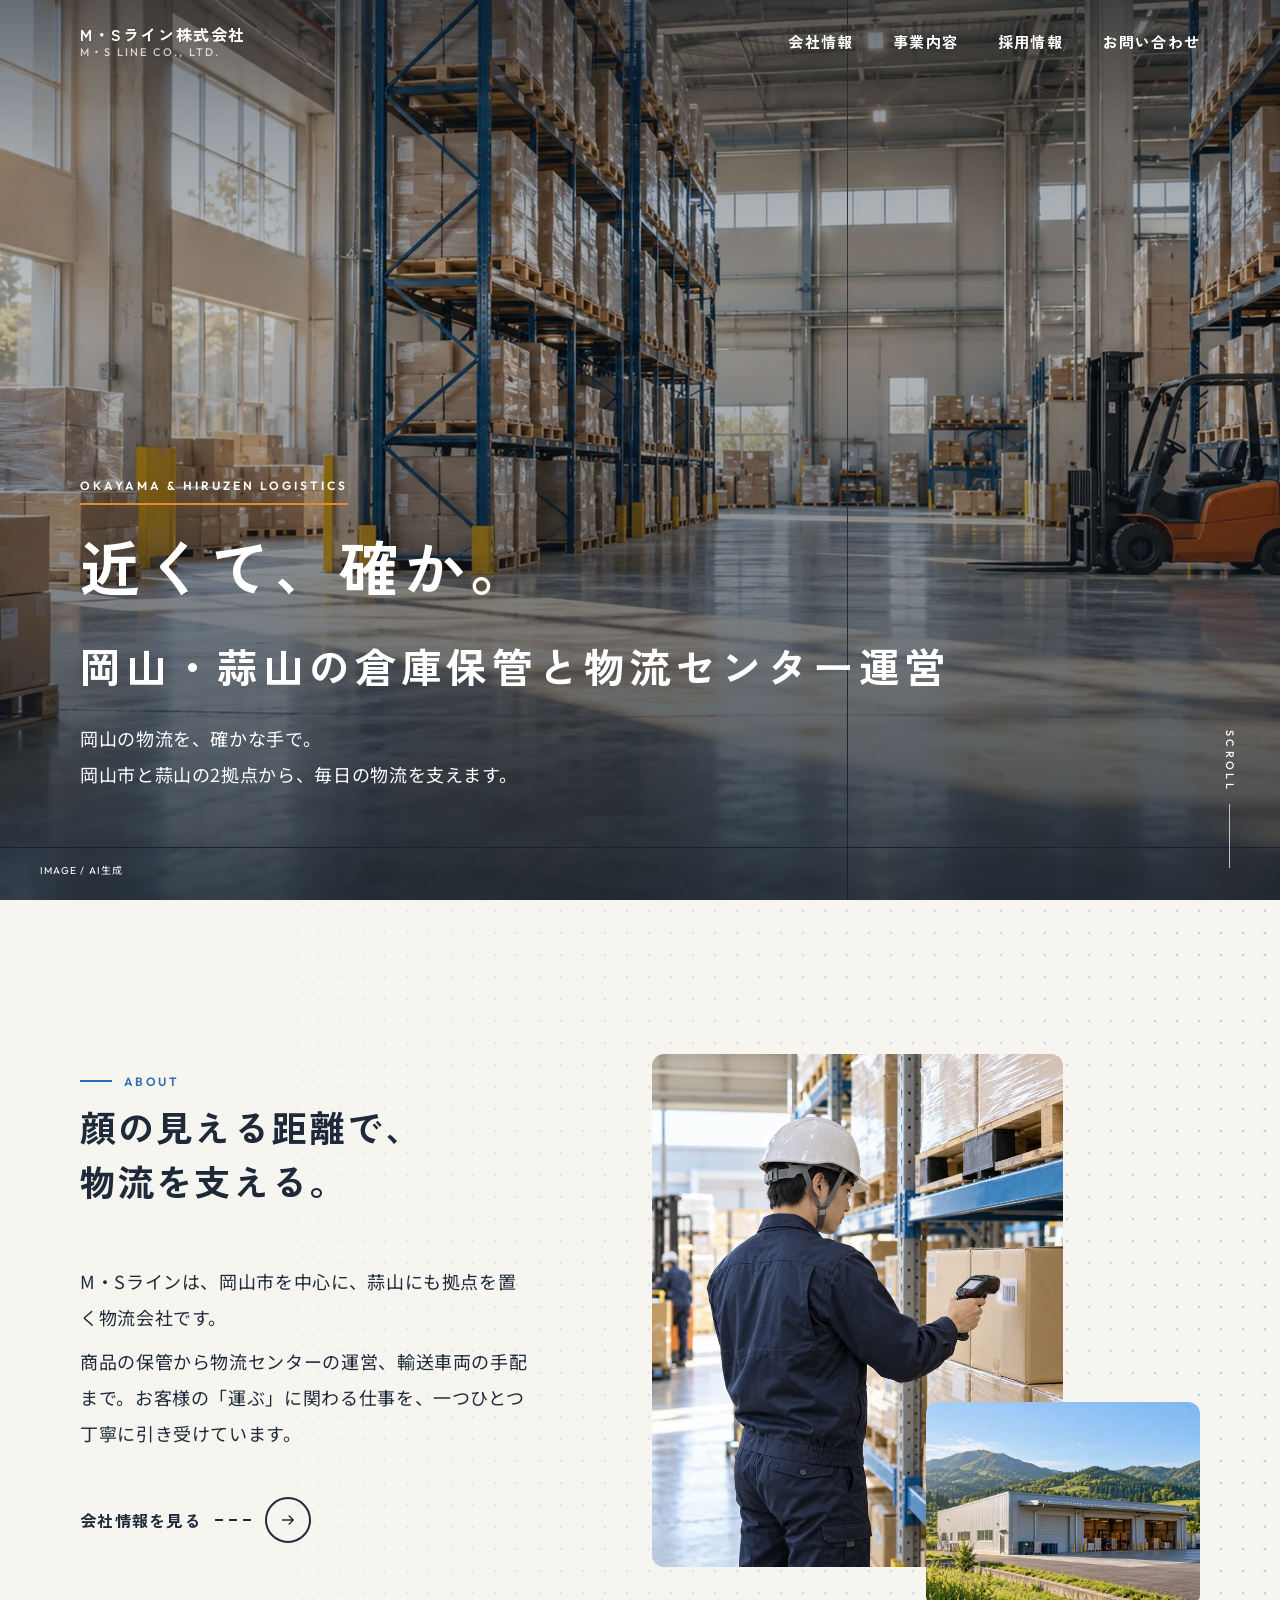
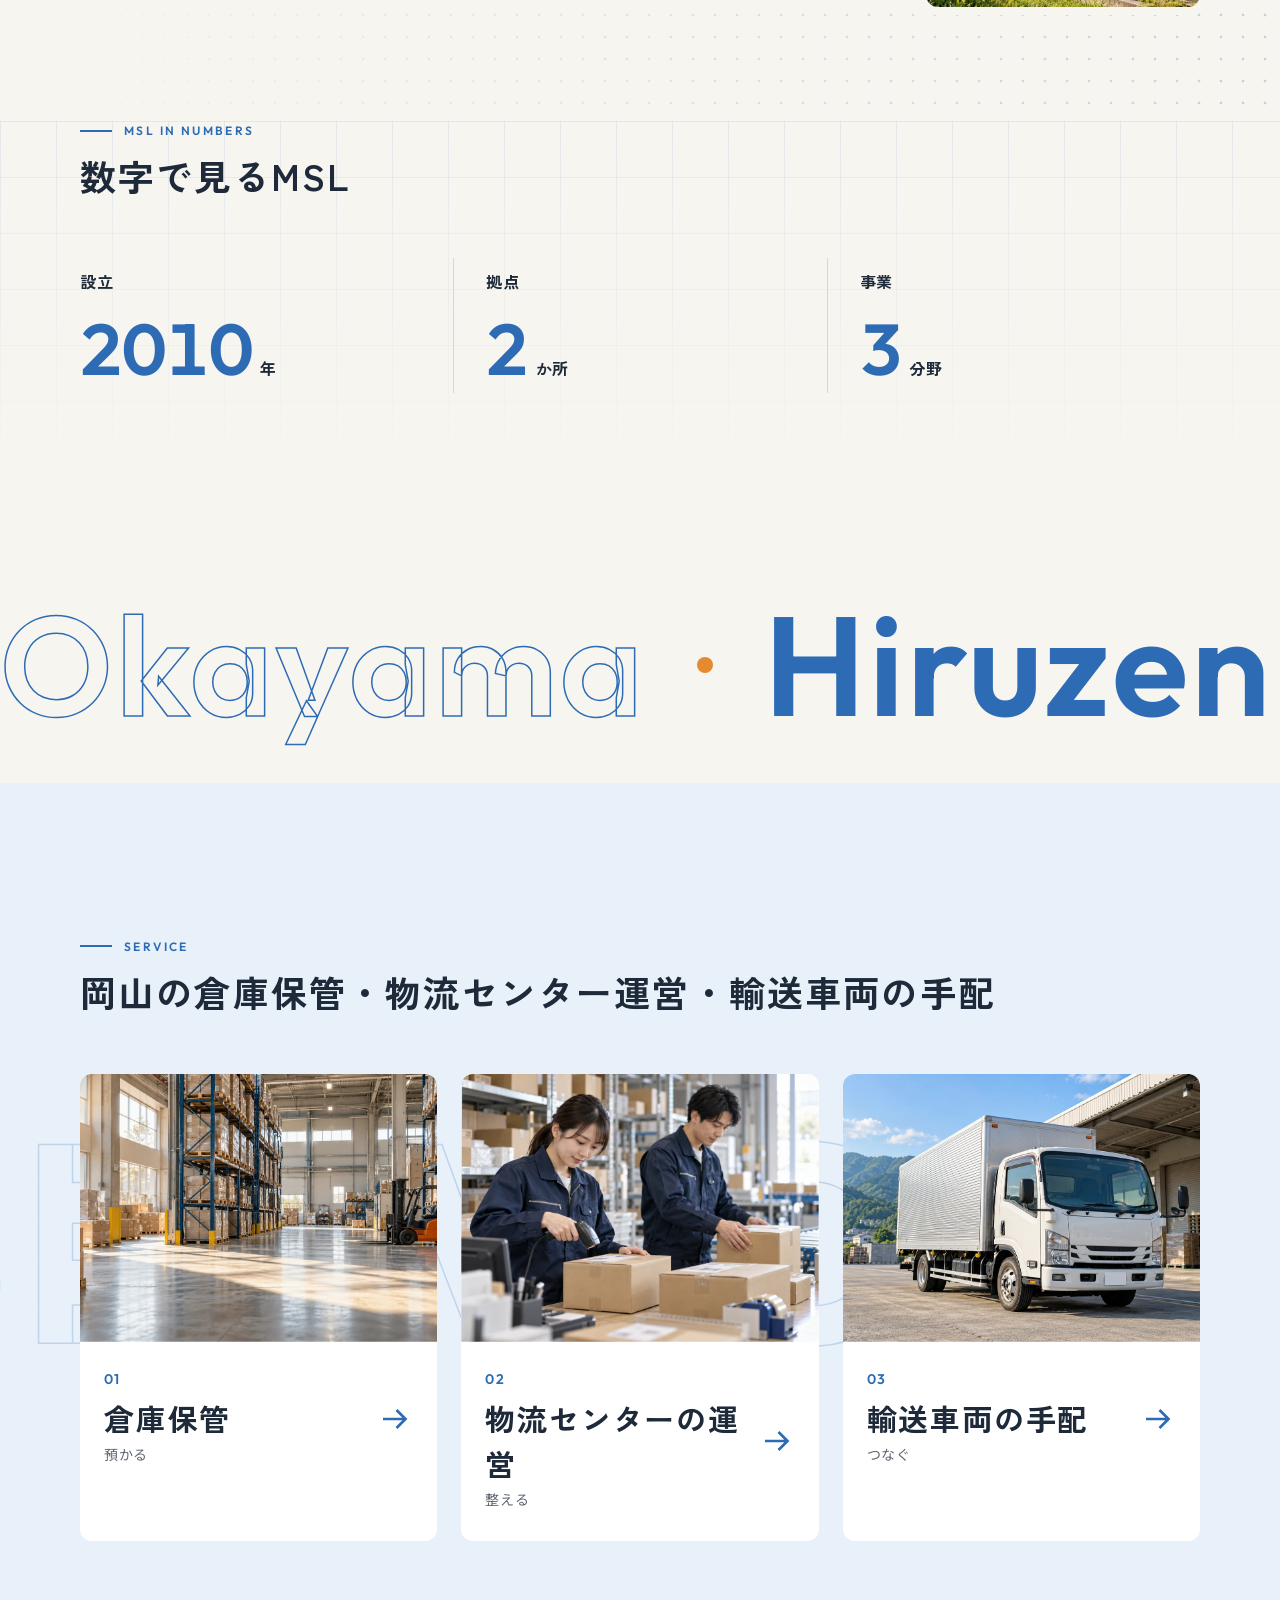
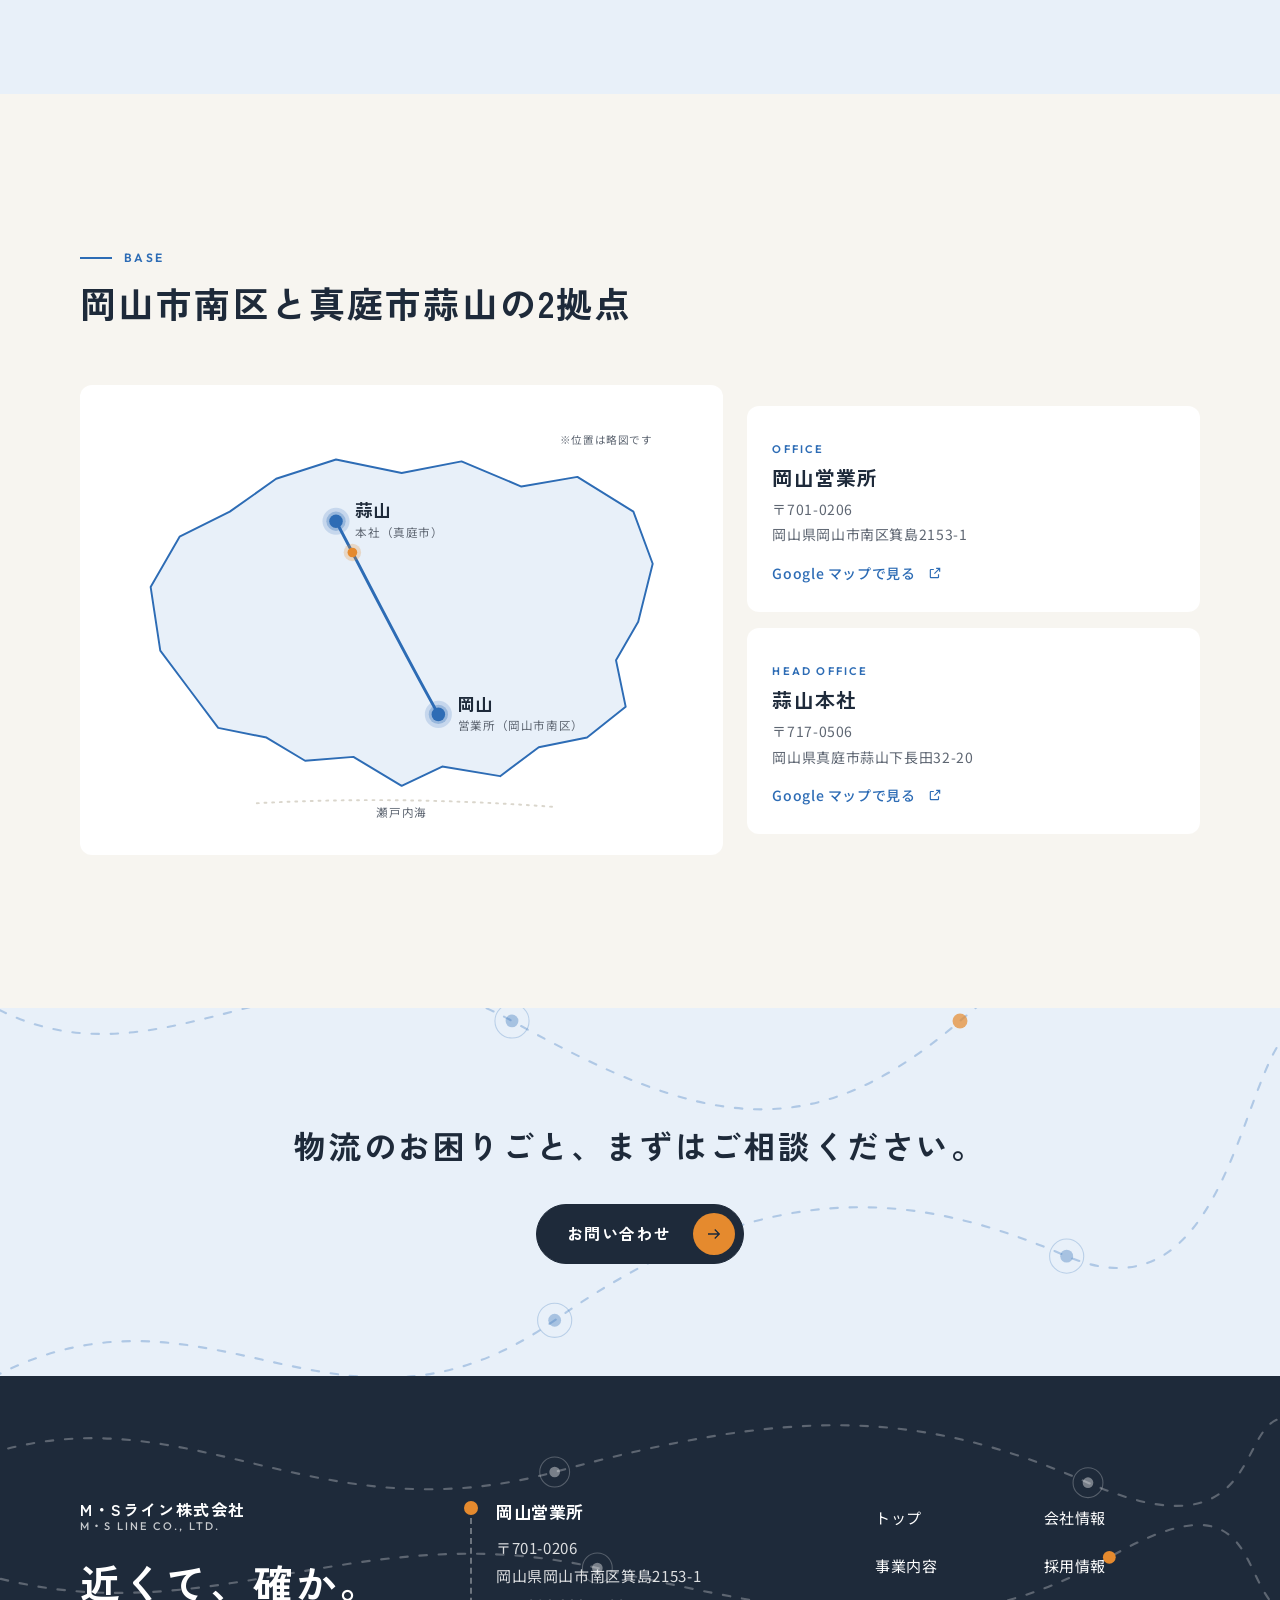
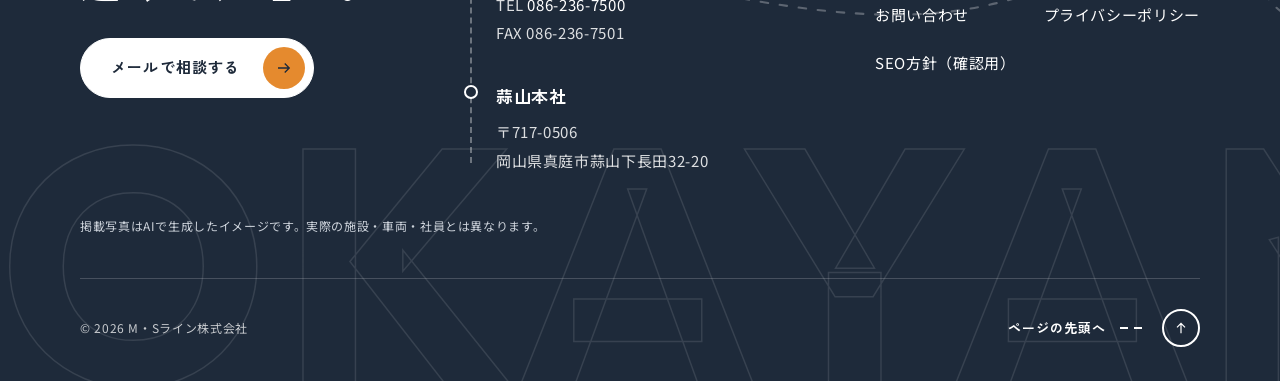
==== commit 3a7d5658: "SEO方針ページに狙いやすさの見立てと、順位を上げる対策を追加 - キーワード表に「狙いやすさ」（難しい・狙える・取りやすい）の列を追加 - 「岡山 倉庫」単独が難しい理由と、順位を上げるためにやるこ" ====
--- a/index.html
+++ b/index.html
@@ -25,7 +25,7 @@
 <link rel="preconnect" href="https://fonts.gstatic.com" crossorigin>
 <link rel="stylesheet" href="https://fonts.googleapis.com/css2?family=Noto+Sans+JP:wght@400;500&family=Outfit:wght@500;600&family=Zen+Kaku+Gothic+New:wght@700&display=swap">
 <link rel="preload" as="image" href="assets/img/hero_1920x1080.webp" type="image/webp" media="(min-width: 768px)">
-<link rel="stylesheet" href="assets/css/style.css?v=12">
+<link rel="stylesheet" href="assets/css/style.css?v=13">
 <script type="application/ld+json">
 {
   "@context": "https://schema.org",
@@ -49,7 +49,7 @@
   "description": "岡山県の倉庫保管・物流センター運営・輸送車両の手配"
 }
 </script>
-<script src="assets/js/main.js?v=12" defer></script>
+<script src="assets/js/main.js?v=13" defer></script>
 </head>
 <body class="has-hero">
 <a class="skip-link" href="#main">本文へスキップ</a>
--- a/assets/css/style.css
+++ b/assets/css/style.css
@@ -739,3 +739,11 @@
 .site-footer .btn--light { color: var(--color-ink); }
 .site-footer .btn--light:hover { color: #fff; }
 @media (max-width: 400px) { .btn { gap: 12px; padding-left: 22px; font-size: .9375rem; letter-spacing: .04em; } }
+
+.seo-table { min-width: 760px; }
+.seo-level { display: inline-block; padding: 2px 12px; border-radius: 999px; font-family: var(--font-head); font-weight: 700; font-size: .75rem; white-space: nowrap; }
+.seo-level--hard { background: #FBE7E5; color: #8A1F18; }
+.seo-level--ok { background: #FDEFD9; color: #7A4A00; }
+.seo-level--easy { background: #DDF0E3; color: #1F6B3A; }
+.seo-sub { font-size: var(--fs-h3); margin-top: 36px; }
+.seo-list--num { list-style: decimal; padding-left: 1.5em; }
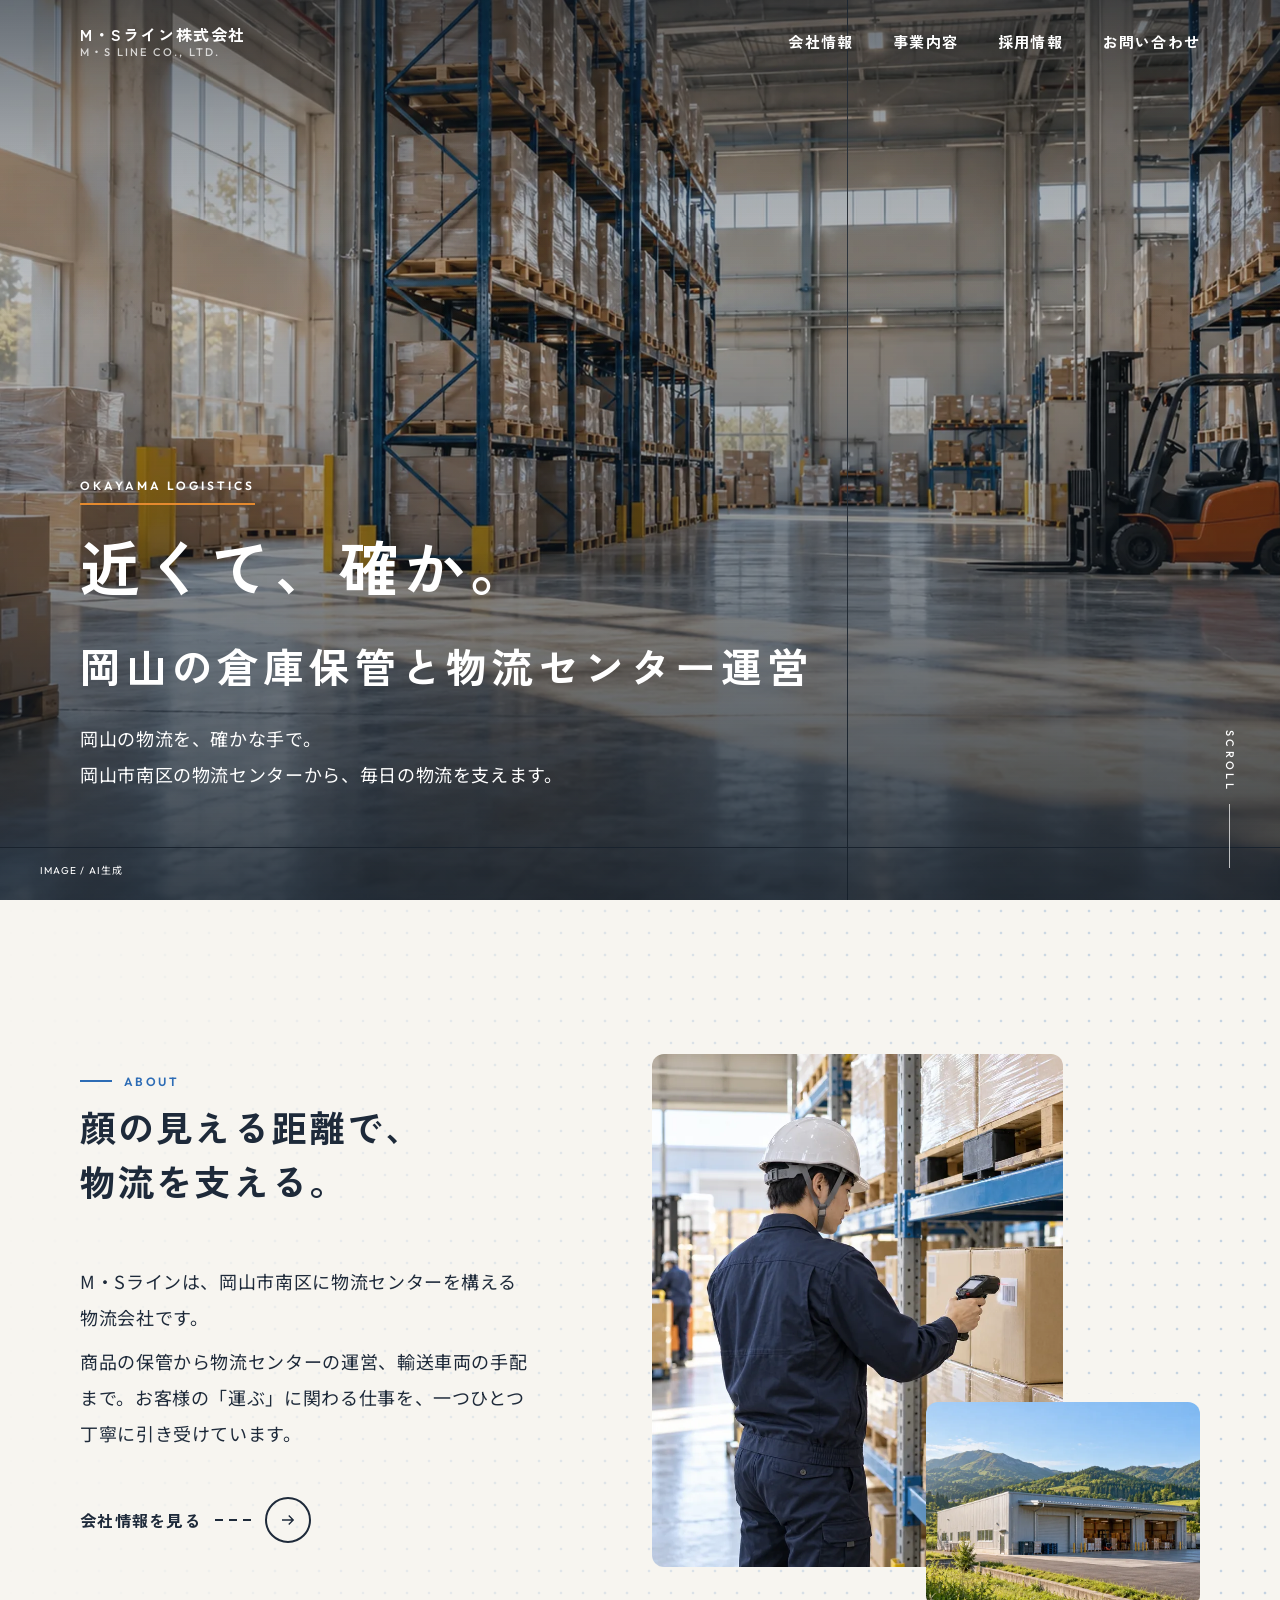
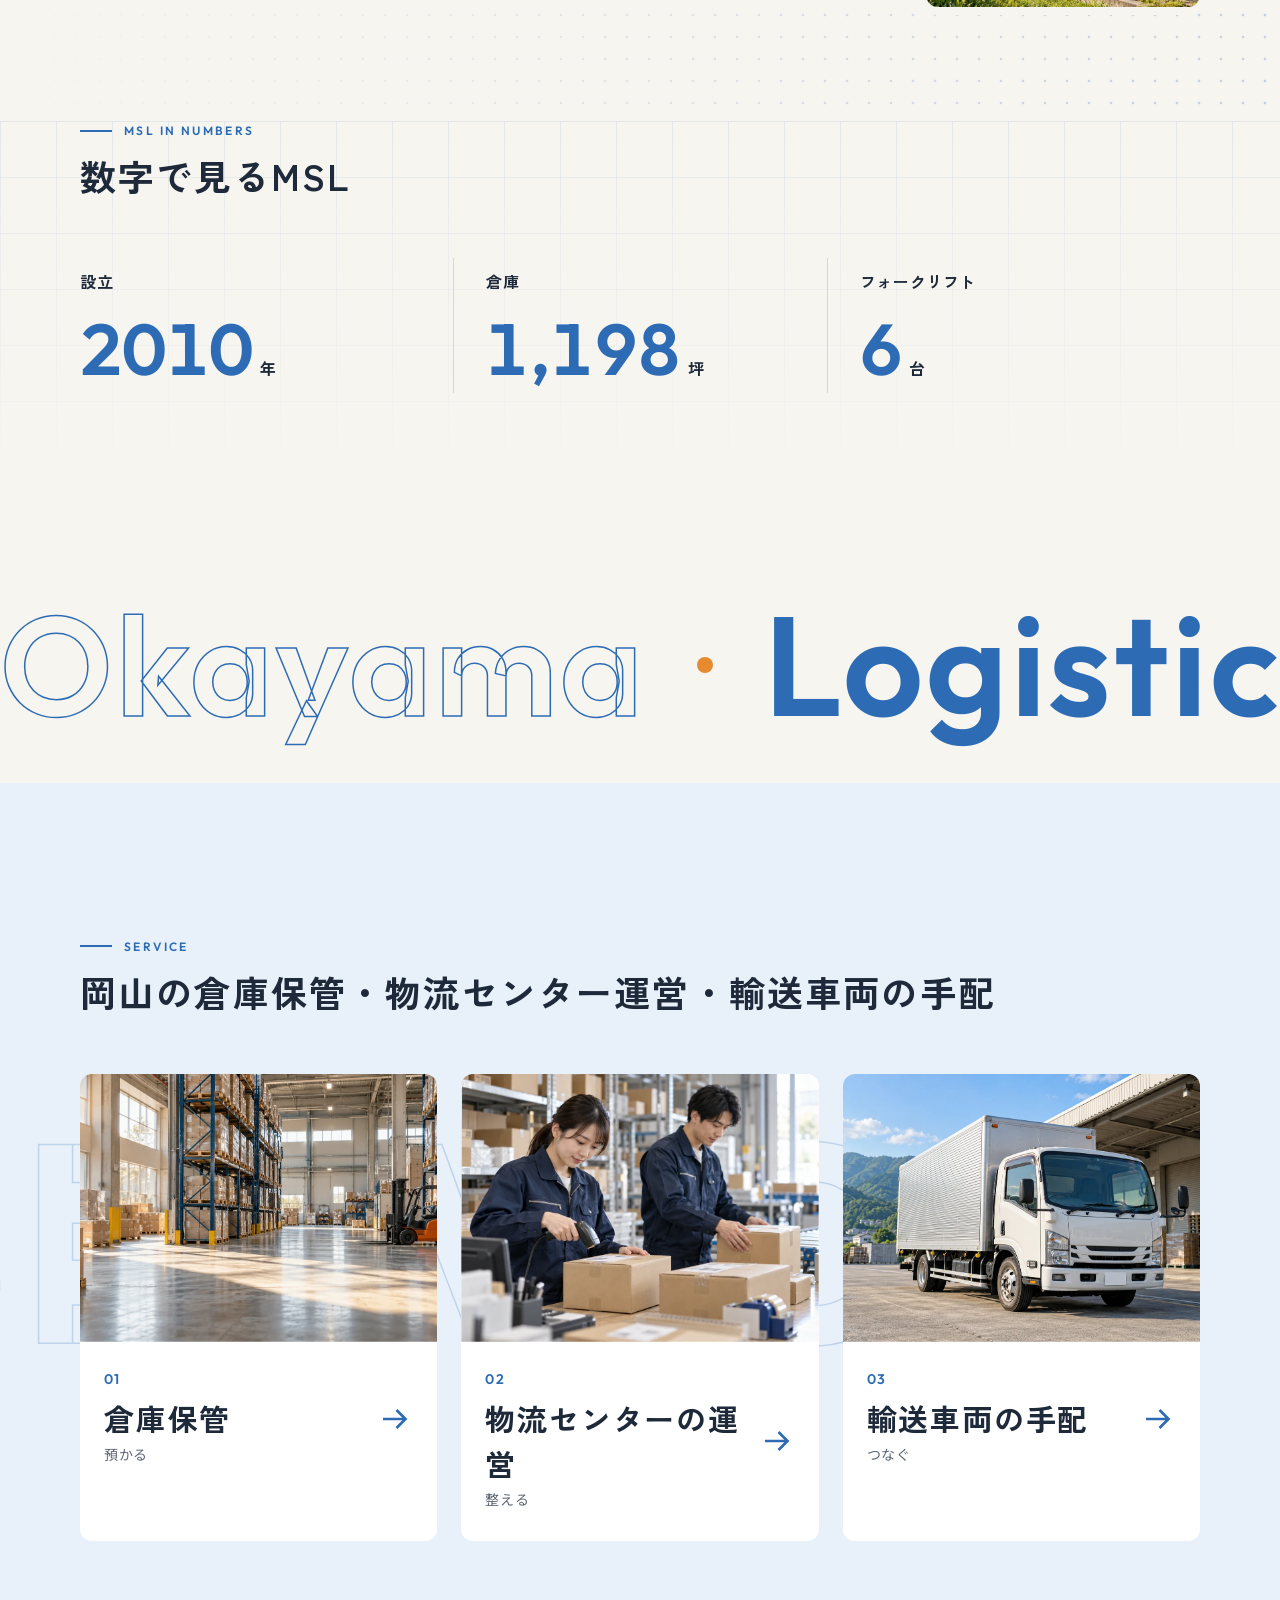
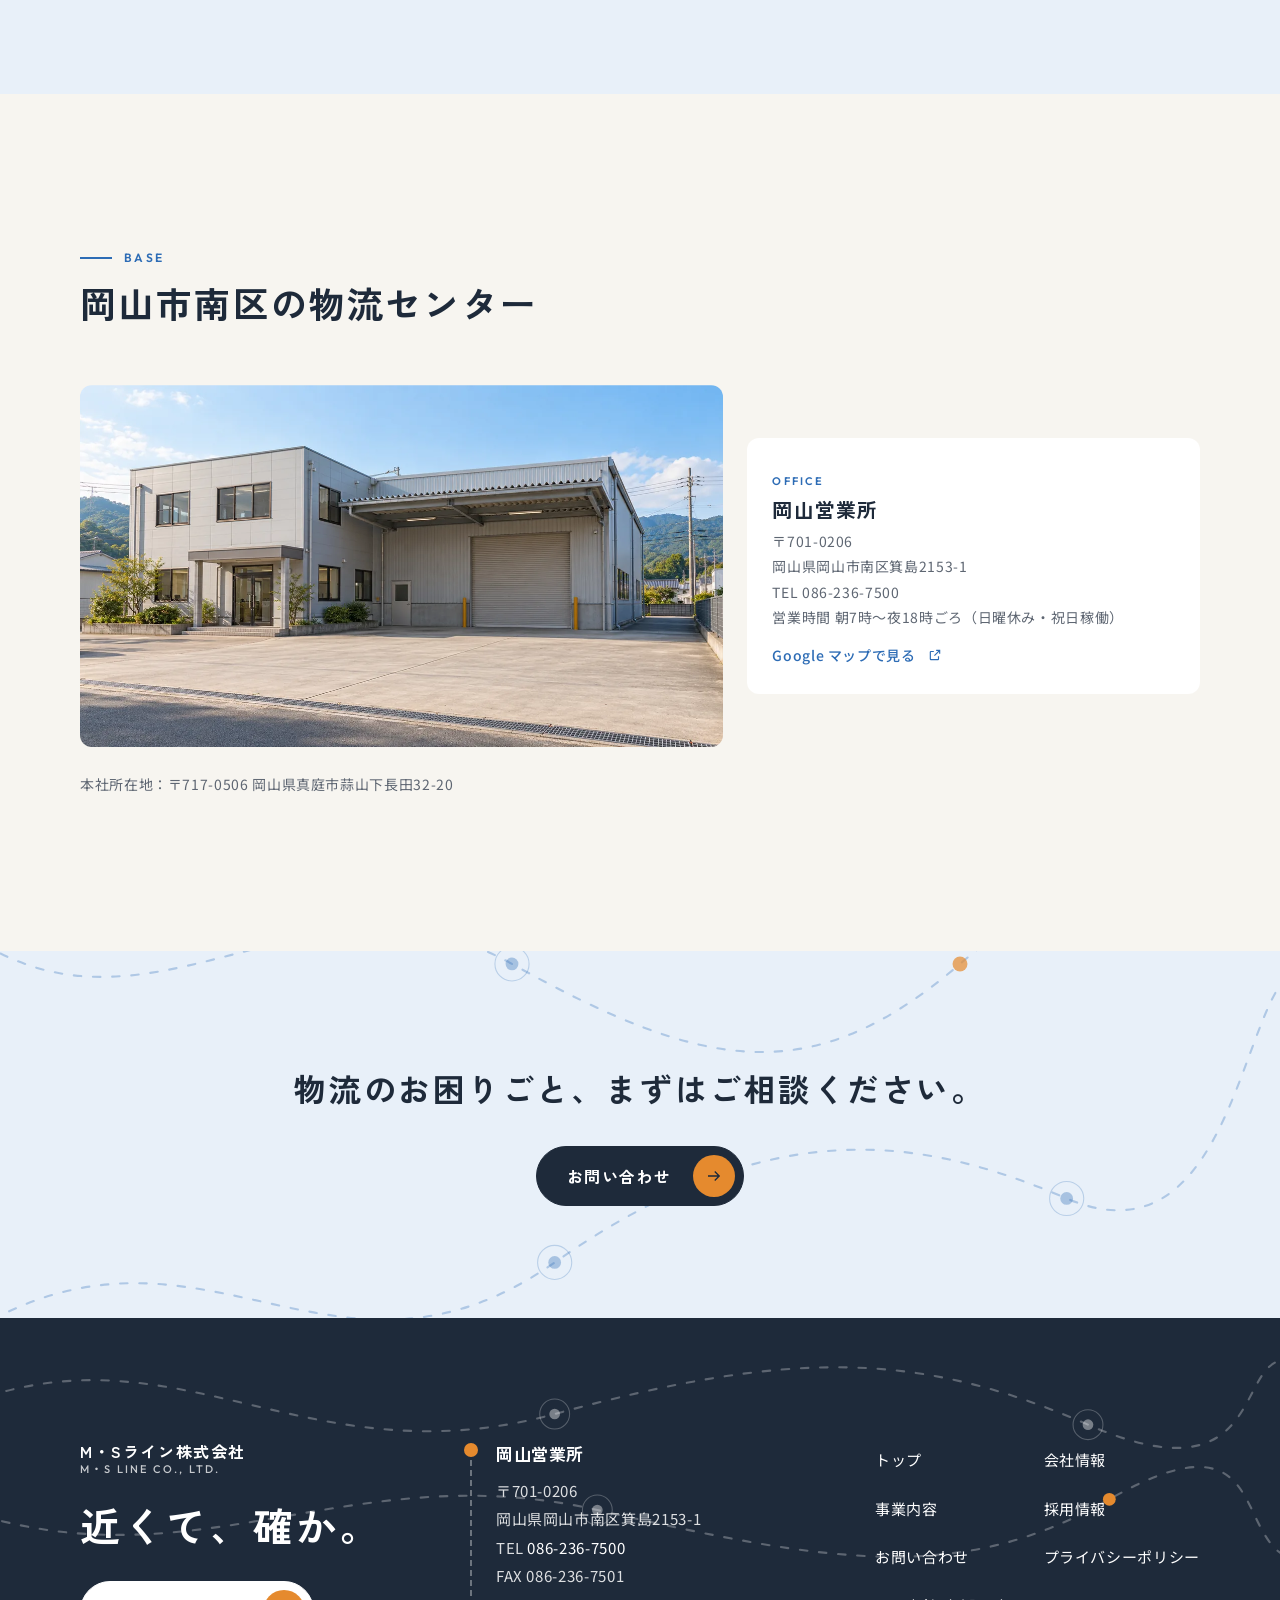
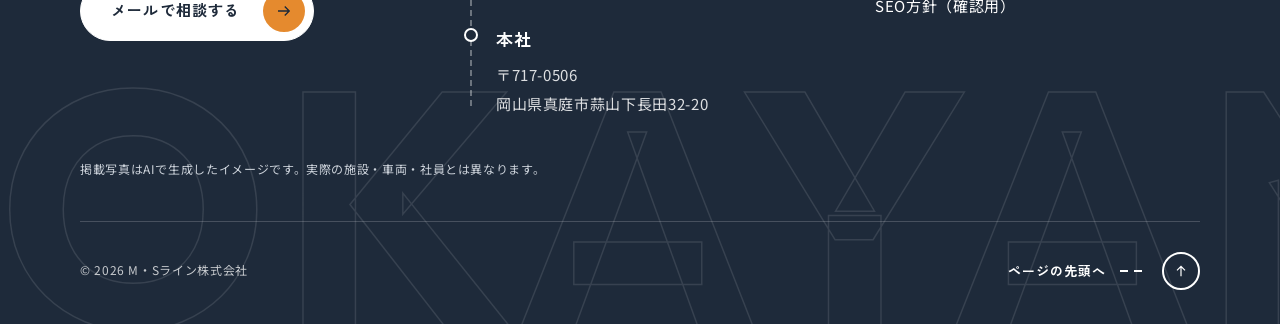
==== commit d29e13ed: "打ち合わせの内容を反映（岡山中心・求人は岡山のみ・数字を記入） - 蒜山は本社の住所のみ残し、拠点・地図・求人・タイトルなどは岡山に統一 - 事業内容：保管・運営・輸送の点線の枠を、打ち合わせの内容で" ====
--- a/index.html
+++ b/index.html
@@ -5,16 +5,16 @@
 <meta name="viewport" content="width=device-width, initial-scale=1">
 <!-- 確認用：検索結果に出さない設定。本番公開時はこの1行を削除してください -->
 <meta name="robots" content="noindex, nofollow">
-<title>M・Sライン株式会社｜岡山市・真庭市の倉庫保管・物流センター運営</title>
-<meta name="description" content="M・Sライン株式会社は、岡山市南区を中心に、真庭市蒜山にも拠点を置く物流会社です。倉庫保管、物流センターの運営、輸送車両の手配まで、お客様の「運ぶ」を一つひとつ丁寧に支えます。">
+<title>M・Sライン株式会社｜岡山市の倉庫保管・物流センター運営</title>
+<meta name="description" content="M・Sライン株式会社は、岡山市南区の物流センターで、倉庫保管、物流センターの運営、輸送車両の手配を行う物流会社です。お客様の「運ぶ」を一つひとつ丁寧に支えます。">
 <link rel="canonical" href="https://www.example.com/">
 <meta name="theme-color" content="#1E2A3A">
 <link rel="icon" href="favicon.svg" type="image/svg+xml">
 <!-- OGP ※ドメイン（https://www.example.com/）は【要確認】。決まったら全ページ置換してください -->
 <meta property="og:type" content="website">
 <meta property="og:site_name" content="M・Sライン株式会社">
-<meta property="og:title" content="M・Sライン株式会社｜岡山市・真庭市の倉庫保管・物流センター運営">
-<meta property="og:description" content="岡山市と蒜山の2拠点から、倉庫保管・物流センターの運営・輸送車両の手配で毎日の物流を支えます。">
+<meta property="og:title" content="M・Sライン株式会社｜岡山市の倉庫保管・物流センター運営">
+<meta property="og:description" content="岡山市南区の物流センターから、倉庫保管・物流センターの運営・輸送車両の手配で毎日の物流を支えます。">
 <meta property="og:url" content="https://www.example.com/">
 <meta property="og:image" content="https://www.example.com/ogp.jpg">
 <meta property="og:image:width" content="1200">
@@ -25,7 +25,7 @@
 <link rel="preconnect" href="https://fonts.gstatic.com" crossorigin>
 <link rel="stylesheet" href="https://fonts.googleapis.com/css2?family=Noto+Sans+JP:wght@400;500&family=Outfit:wght@500;600&family=Zen+Kaku+Gothic+New:wght@700&display=swap">
 <link rel="preload" as="image" href="assets/img/hero_1920x1080.webp" type="image/webp" media="(min-width: 768px)">
-<link rel="stylesheet" href="assets/css/style.css?v=13">
+<link rel="stylesheet" href="assets/css/style.css?v=14">
 <script type="application/ld+json">
 {
   "@context": "https://schema.org",
@@ -46,10 +46,22 @@
     "streetAddress": "蒜山下長田32-20",
     "addressCountry": "JP"
   },
+  "location": {
+    "@type": "Place",
+    "name": "岡山営業所",
+    "address": {
+      "@type": "PostalAddress",
+      "postalCode": "701-0206",
+      "addressRegion": "岡山県",
+      "addressLocality": "岡山市南区",
+      "streetAddress": "箕島2153-1",
+      "addressCountry": "JP"
+    }
+  },
   "description": "岡山県の倉庫保管・物流センター運営・輸送車両の手配"
 }
 </script>
-<script src="assets/js/main.js?v=13" defer></script>
+<script src="assets/js/main.js?v=14" defer></script>
 </head>
 <body class="has-hero">
 <a class="skip-link" href="#main">本文へスキップ</a>
@@ -92,9 +104,9 @@
       -->
     </div>
     <div class="hero__body container">
-      <p class="label-en hero__en">Okayama &amp; Hiruzen Logistics</p>
-      <h1 class="hero__title" id="hero-title">近くて、確か。<br><span class="hero__title-sub">岡山・蒜山の倉庫保管と物流センター運営</span></h1>
-      <p class="hero__sub">岡山の物流を、確かな手で。<br>岡山市と蒜山の2拠点から、毎日の物流を支えます。</p>
+      <p class="label-en hero__en">Okayama Logistics</p>
+      <h1 class="hero__title" id="hero-title">近くて、確か。<br><span class="hero__title-sub">岡山の倉庫保管と物流センター運営</span></h1>
+      <p class="hero__sub">岡山の物流を、確かな手で。<br>岡山市南区の物流センターから、毎日の物流を支えます。</p>
     </div>
     <p class="hero__image-note">IMAGE / AI生成</p>
     <p class="hero__scroll" aria-hidden="true">SCROLL</p>
@@ -108,7 +120,7 @@
           <p class="section-head__en">About</p>
           <h2 class="section-head__ja" id="about-title">顔の見える距離で、<br>物流を支える。</h2>
         </header>
-        <p class="lead">M・Sラインは、岡山市を中心に、蒜山にも拠点を置く物流会社です。</p>
+        <p class="lead">M・Sラインは、岡山市南区に物流センターを構える物流会社です。</p>
         <p class="lead">商品の保管から物流センターの運営、輸送車両の手配まで。お客様の「運ぶ」に関わる仕事を、一つひとつ丁寧に引き受けています。</p>
         <a class="text-link" href="company.html">会社情報を見る
           <svg class="arrow" viewBox="0 0 24 24" fill="none" stroke="currentColor" stroke-width="1.8" aria-hidden="true"><path d="M4 12h15M13 6l6 6-6 6"/></svg>
@@ -144,12 +156,12 @@
           <dd><span class="numbers__value">2012</span><span class="numbers__unit">年</span></dd>
         </div>
         <div class="numbers__item">
-          <dt class="numbers__label">拠点</dt>
-          <dd><span class="numbers__value">2</span><span class="numbers__unit">か所</span></dd>
+          <dt class="numbers__label">倉庫</dt>
+          <dd><span class="numbers__value">1,200</span><span class="numbers__unit">坪</span></dd>
         </div>
         <div class="numbers__item">
-          <dt class="numbers__label">事業</dt>
-          <dd><span class="numbers__value">3</span><span class="numbers__unit">分野</span></dd>
+          <dt class="numbers__label">フォークリフト</dt>
+          <dd><span class="numbers__value">6</span><span class="numbers__unit">台</span></dd>
         </div>
       </dl>
     </div>
@@ -158,8 +170,8 @@
   <!-- 流れる文字の帯（飾り） -->
   <div class="marquee" aria-hidden="true">
     <div class="marquee__track">
-      <div class="marquee__group"><span class="marquee__word">Okayama</span><span class="marquee__dot"></span><span class="marquee__word marquee__word--fill">Hiruzen</span><span class="marquee__dot"></span><span class="marquee__word">Keep</span><span class="marquee__dot"></span><span class="marquee__word marquee__word--fill">Manage</span><span class="marquee__dot"></span><span class="marquee__word">Connect</span><span class="marquee__dot"></span></div>
-      <div class="marquee__group"><span class="marquee__word">Okayama</span><span class="marquee__dot"></span><span class="marquee__word marquee__word--fill">Hiruzen</span><span class="marquee__dot"></span><span class="marquee__word">Keep</span><span class="marquee__dot"></span><span class="marquee__word marquee__word--fill">Manage</span><span class="marquee__dot"></span><span class="marquee__word">Connect</span><span class="marquee__dot"></span></div>
+      <div class="marquee__group"><span class="marquee__word">Okayama</span><span class="marquee__dot"></span><span class="marquee__word marquee__word--fill">Logistics</span><span class="marquee__dot"></span><span class="marquee__word">Keep</span><span class="marquee__dot"></span><span class="marquee__word marquee__word--fill">Manage</span><span class="marquee__dot"></span><span class="marquee__word">Connect</span><span class="marquee__dot"></span></div>
+      <div class="marquee__group"><span class="marquee__word">Okayama</span><span class="marquee__dot"></span><span class="marquee__word marquee__word--fill">Logistics</span><span class="marquee__dot"></span><span class="marquee__word">Keep</span><span class="marquee__dot"></span><span class="marquee__word marquee__word--fill">Manage</span><span class="marquee__dot"></span><span class="marquee__word">Connect</span><span class="marquee__dot"></span></div>
     </div>
   </div>
 
@@ -231,56 +243,21 @@
     <div class="container">
       <header class="section-head reveal">
         <p class="section-head__en">Base</p>
-        <h2 class="section-head__ja" id="base-title">岡山市南区と真庭市蒜山の2拠点</h2>
+        <h2 class="section-head__ja" id="base-title">岡山市南区の物流センター</h2>
       </header>
       <div class="grid-12 base__grid">
-        <figure class="base__map reveal">
-          <svg viewBox="0 0 600 420" role="img" aria-labelledby="map-title map-desc">
-            <title id="map-title">岡山県の拠点マップ（略図）</title>
-            <desc id="map-desc">岡山県南部の岡山市に営業所、北部の山あいの蒜山に本社があります。</desc>
-            <path d="M40 176 L70 124 L122 98 L170 64 L232 44 L300 58 L362 46 L424 72 L482 62 L540 98 L560 152 L545 212 L522 252 L532 300 L492 332 L442 342 L402 372 L342 362 L300 382 L250 352 L200 356 L160 332 L110 322 L80 282 L50 242 Z" fill="#E8F0F9" stroke="#2D6CB5" stroke-width="2" stroke-linejoin="round"/>
-            <path d="M150 400 Q300 392 460 404" fill="none" stroke="#DAD6CC" stroke-width="2" stroke-dasharray="2 6" stroke-linecap="round"/>
-            <text x="300" y="414" text-anchor="middle" font-size="12" fill="#5E6672" font-family="Noto Sans JP, sans-serif">瀬戸内海</text>
-            <path d="M232 108 C 270 180, 300 240, 338 308" fill="none" stroke="#2D6CB5" stroke-width="2" stroke-dasharray="6 6" opacity=".35"/>
-            <path class="map-route-draw" d="M338 308 C 300 240, 270 180, 232 108" pathLength="1" fill="none" stroke="#2D6CB5" stroke-width="3" stroke-linecap="round"/>
-            <g class="map-mover">
-              <circle r="9" fill="#E58A2E" fill-opacity=".25"/>
-              <circle r="5" fill="#E58A2E"/>
-              <animateMotion dur="5s" repeatCount="indefinite" keyPoints="0;1;0" keyTimes="0;0.5;1" calcMode="spline" keySplines=".45 0 .55 1;.45 0 .55 1" path="M338 308 C 300 240, 270 180, 232 108"/>
-            </g>
-            <g>
-              <circle class="map-pulse map-pulse--2" cx="232" cy="108" r="10" fill="#2D6CB5" fill-opacity=".3"/>
-              <circle cx="232" cy="108" r="14" fill="#2D6CB5" fill-opacity=".18"/>
-              <circle cx="232" cy="108" r="7" fill="#2D6CB5"/>
-              <text x="252" y="104" font-size="18" font-weight="700" fill="#1E2A3A" font-family="Zen Kaku Gothic New, sans-serif">蒜山</text>
-              <text x="252" y="124" font-size="12" fill="#5E6672" font-family="Noto Sans JP, sans-serif">本社（真庭市）</text>
-            </g>
-            <g>
-              <circle class="map-pulse" cx="338" cy="308" r="10" fill="#2D6CB5" fill-opacity=".3"/>
-              <circle cx="338" cy="308" r="14" fill="#2D6CB5" fill-opacity=".18"/>
-              <circle cx="338" cy="308" r="7" fill="#2D6CB5"/>
-              <text x="358" y="304" font-size="18" font-weight="700" fill="#1E2A3A" font-family="Zen Kaku Gothic New, sans-serif">岡山</text>
-              <text x="358" y="324" font-size="12" fill="#5E6672" font-family="Noto Sans JP, sans-serif">営業所（岡山市南区）</text>
-            </g>
-            <text x="560" y="28" text-anchor="end" font-size="11" fill="#5E6672" font-family="Noto Sans JP, sans-serif">※位置は略図です</text>
-          </svg>
+        <figure class="base__photo reveal">
+          <picture>
+            <source srcset="assets/img/base_okayama_1280x720.webp" type="image/webp">
+            <img src="assets/img/base_okayama_1280x720.jpg" width="1280" height="720" alt="市街地の倉庫のイメージ（実際の岡山営業所ではありません）（AI生成）" loading="lazy">
+          </picture>
         </figure>
         <ul class="base__list">
           <li class="reveal">
             <a class="base-item" href="https://www.google.com/maps/search/?api=1&amp;query=%E5%B2%A1%E5%B1%B1%E7%9C%8C%E5%B2%A1%E5%B1%B1%E5%B8%82%E5%8D%97%E5%8C%BA%E7%AE%95%E5%B3%B62153-1" target="_blank" rel="noopener">
               <span class="base-item__tag">OFFICE</span>
               <h3 class="base-item__name">岡山営業所</h3>
-              <p class="base-item__addr">〒701-0206<br>岡山県岡山市南区箕島2153-1</p>
-              <span class="base-item__more">Google マップで見る<span class="visually-hidden">（新しいタブで開きます）</span>
-                <svg viewBox="0 0 24 24" fill="none" stroke="currentColor" stroke-width="2" aria-hidden="true"><path d="M14 4h6v6M20 4l-9 9M18 14v5a1 1 0 0 1-1 1H5a1 1 0 0 1-1-1V7a1 1 0 0 1 1-1h5"/></svg>
-              </span>
-            </a>
-          </li>
-          <li class="reveal">
-            <a class="base-item" href="https://www.google.com/maps/search/?api=1&amp;query=%E5%B2%A1%E5%B1%B1%E7%9C%8C%E7%9C%9F%E5%BA%AD%E5%B8%82%E8%92%9C%E5%B1%B1%E4%B8%8B%E9%95%B7%E7%94%B032-20" target="_blank" rel="noopener">
-              <span class="base-item__tag">HEAD OFFICE</span>
-              <h3 class="base-item__name">蒜山本社</h3>
-              <p class="base-item__addr">〒717-0506<br>岡山県真庭市蒜山下長田32-20</p>
+              <p class="base-item__addr">〒701-0206<br>岡山県岡山市南区箕島2153-1<br>TEL 086-236-7500<br>営業時間 朝7時〜夜18時ごろ（日曜休み・祝日稼働）</p>
               <span class="base-item__more">Google マップで見る<span class="visually-hidden">（新しいタブで開きます）</span>
                 <svg viewBox="0 0 24 24" fill="none" stroke="currentColor" stroke-width="2" aria-hidden="true"><path d="M14 4h6v6M20 4l-9 9M18 14v5a1 1 0 0 1-1 1H5a1 1 0 0 1-1-1V7a1 1 0 0 1 1-1h5"/></svg>
               </span>
@@ -288,6 +265,7 @@
           </li>
         </ul>
       </div>
+      <p class="base__hq reveal">本社所在地：〒717-0506 岡山県真庭市蒜山下長田32-20</p>
     </div>
   </section>
 
@@ -325,7 +303,7 @@
           <address>〒701-0206<br>岡山県岡山市南区箕島2153-1<br>TEL <a href="tel:0862367500">086-236-7500</a><br>FAX 086-236-7501</address>
         </div>
         <div class="footer__base">
-          <p class="footer__base-name">蒜山本社</p>
+          <p class="footer__base-name">本社</p>
           <address>〒717-0506<br>岡山県真庭市蒜山下長田32-20</address>
         </div>
       </div>
--- a/assets/css/style.css
+++ b/assets/css/style.css
@@ -295,11 +295,12 @@
 
 /* 拠点（地図） */
 .base__grid { align-items: center; row-gap: 40px; }
-.base__map { grid-column: 1 / -1; background: var(--color-surface); border-radius: var(--radius); padding: clamp(16px, 3vw, 32px); }
-.base__map svg { width: 100%; height: auto; }
+.base__photo { grid-column: 1 / -1; border-radius: var(--radius); overflow: hidden; aspect-ratio: 16 / 9; }
+.base__photo picture, .base__photo img { width: 100%; height: 100%; object-fit: cover; }
+.base__hq { margin-top: 24px; color: var(--color-muted); font-size: var(--fs-small); }
 .base__list { grid-column: 1 / -1; display: grid; gap: 16px; }
 @media (min-width: 1024px) {
-  .base__map { grid-column: 1 / 8; }
+  .base__photo { grid-column: 1 / 8; }
   .base__list { grid-column: 8 / 13; }
 }
 .base-item { display: block; padding: 24px; background: var(--color-surface); border-radius: var(--radius); color: var(--color-ink); border: 1px solid transparent; transition: border-color .2s; }
@@ -617,15 +618,6 @@
 .marquee__dot { width: clamp(10px, 1.4vw, 16px); height: clamp(10px, 1.4vw, 16px); border-radius: 50%; background: var(--color-accent); flex: none; }
 @keyframes marquee { to { transform: translateX(-50%); } }
 
-/* 拠点マップ：ルートが引かれ、荷物が行き来する */
-.map-route-draw { stroke-dasharray: 1; stroke-dashoffset: 1; }
-.base__map.is-in .map-route-draw { animation: drawRoute 2s .3s var(--ease-out) forwards; }
-@keyframes drawRoute { to { stroke-dashoffset: 0; } }
-.map-pulse { transform-box: fill-box; transform-origin: center; animation: pulse 2.4s ease-out infinite; }
-.map-pulse--2 { animation-delay: 1.2s; }
-@keyframes pulse { 0% { transform: scale(.6); opacity: .9; } 100% { transform: scale(2.4); opacity: 0; } }
-.map-mover { opacity: 0; transition: opacity .6s 2s; }
-.base__map.is-in .map-mover { opacity: 1; }
 
 /* 数字：カウントアップ中に桁がぶれないように */
 .numbers__value { font-variant-numeric: tabular-nums; display: inline-block; }
@@ -636,8 +628,6 @@
 @media (prefers-reduced-motion: reduce) {
   .js .wipe picture, .js .section-head__ja { clip-path: none; transform: none; }
   .js .section-head__en::before { transform: none; }
-  .map-route-draw { stroke-dashoffset: 0; }
-  .map-mover { display: none; }
   .scroll-line { display: none; }
   .site-header.is-hidden { transform: none; }
   .marquee__track { transform: none; }
@@ -747,3 +737,11 @@
 .seo-level--easy { background: #DDF0E3; color: #1F6B3A; }
 .seo-sub { font-size: var(--fs-h3); margin-top: 36px; }
 .seo-list--num { list-style: decimal; padding-left: 1.5em; }
+
+/* 拠点が1つのときのカード：PCでは、写真と情報を横に並べる */
+@media (min-width: 1024px) {
+  .bases--one { grid-template-columns: 1fr; }
+  .bases--one .base-card { flex-direction: row; }
+  .bases--one .base-card__img { flex: 0 0 48%; aspect-ratio: auto; }
+  .bases--one .base-card__img picture, .bases--one .base-card__img img { height: 100%; }
+}
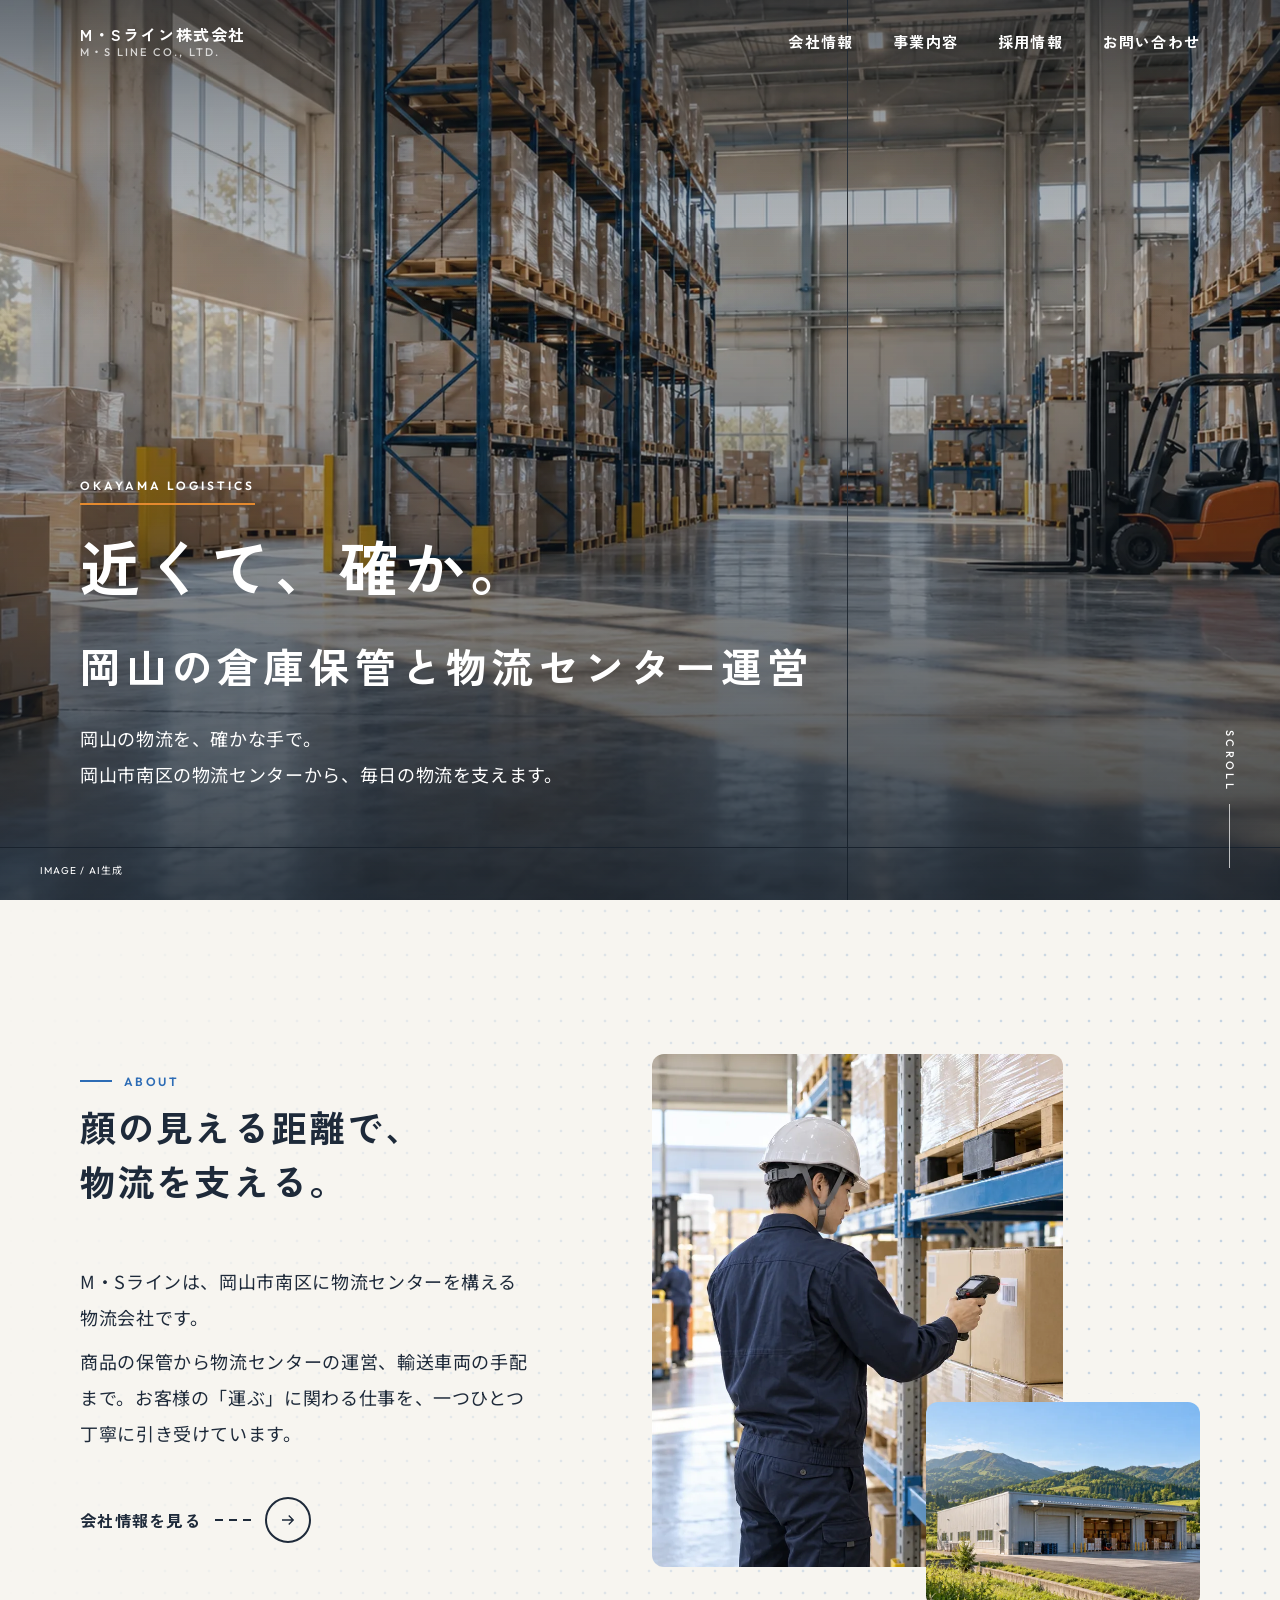
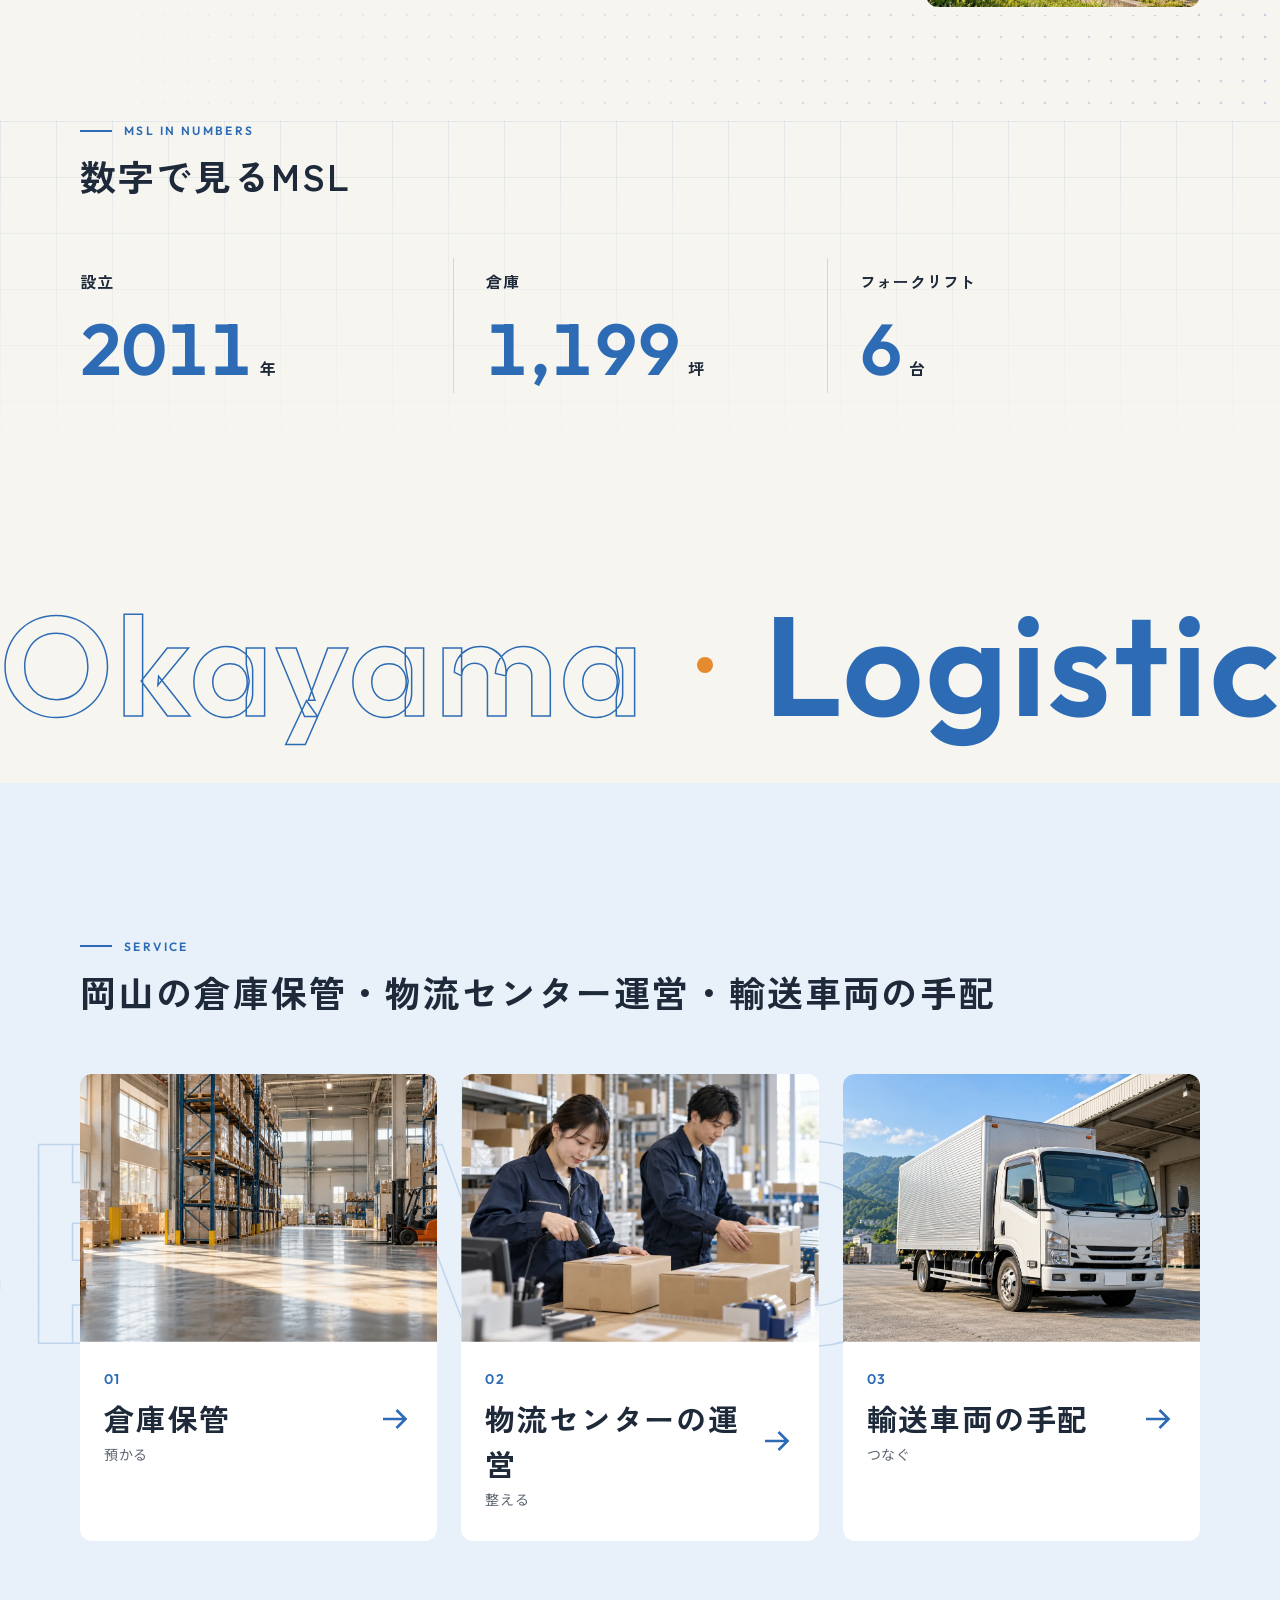
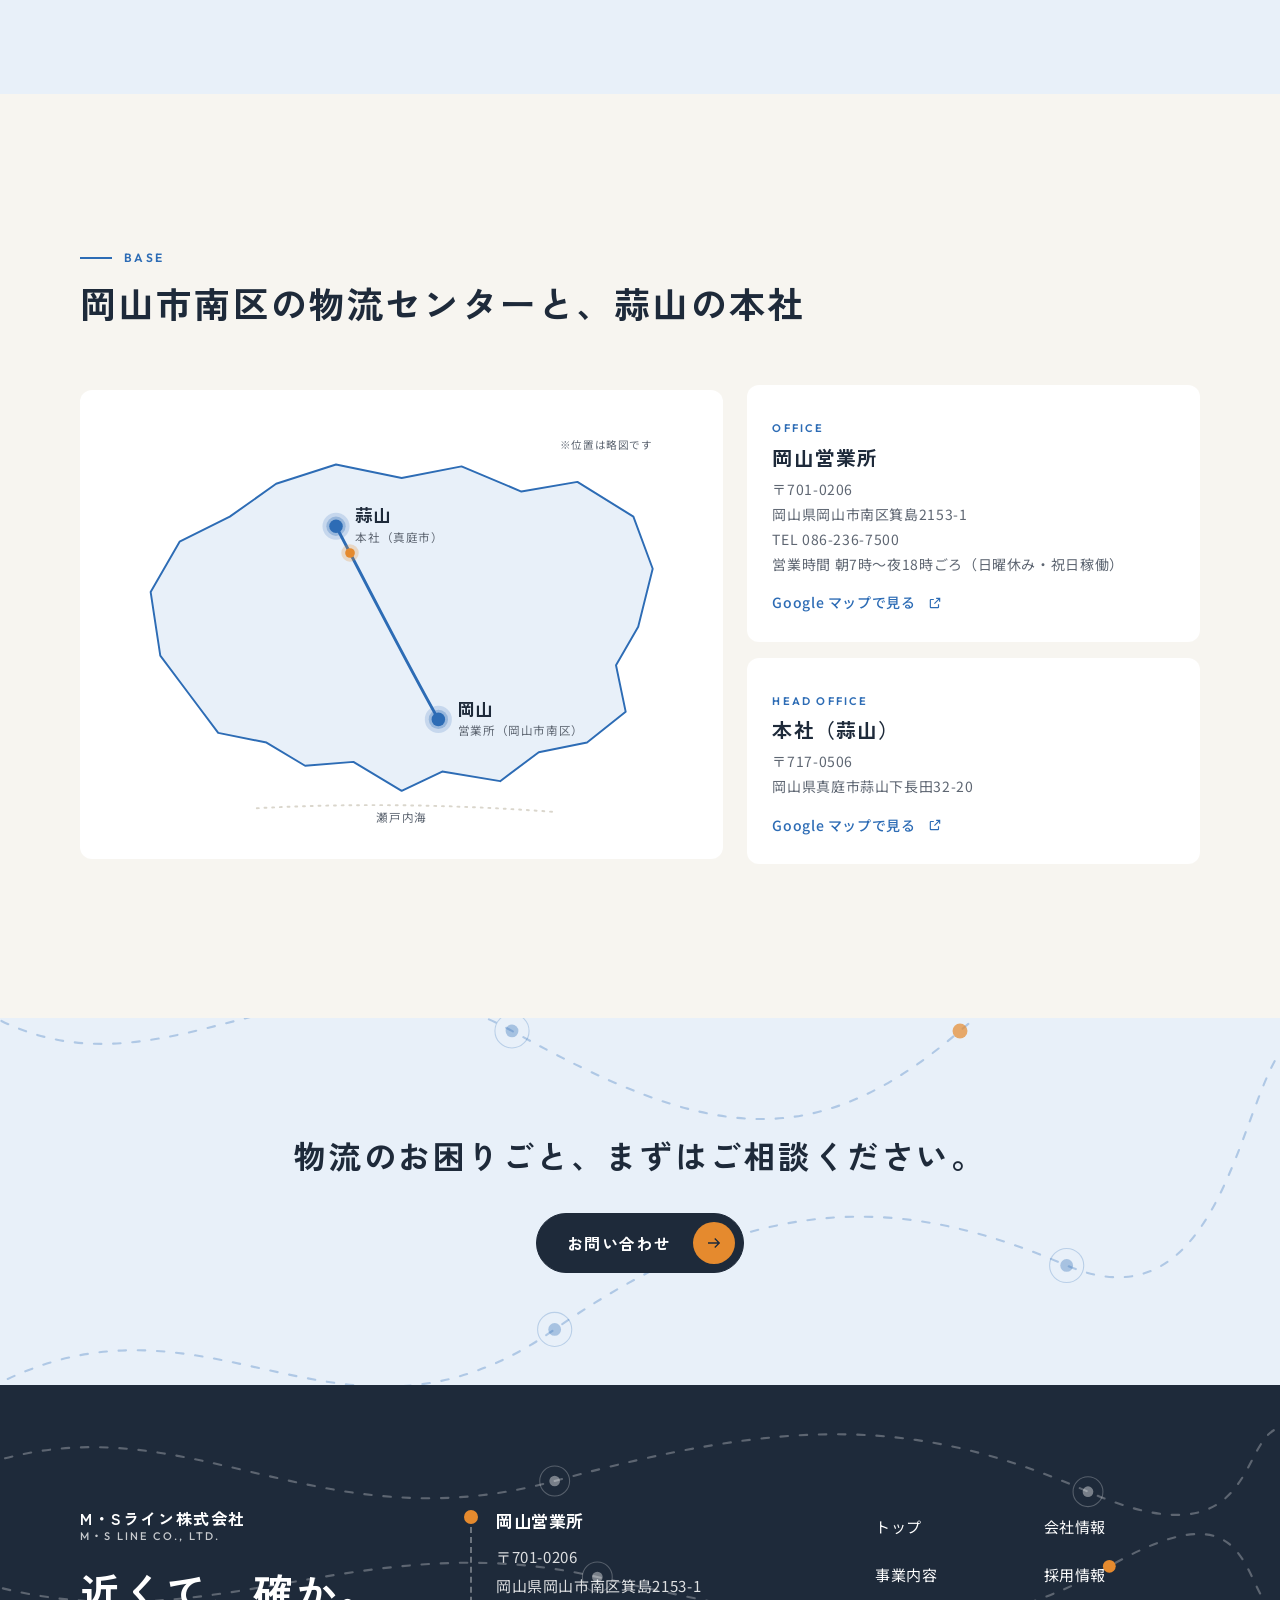
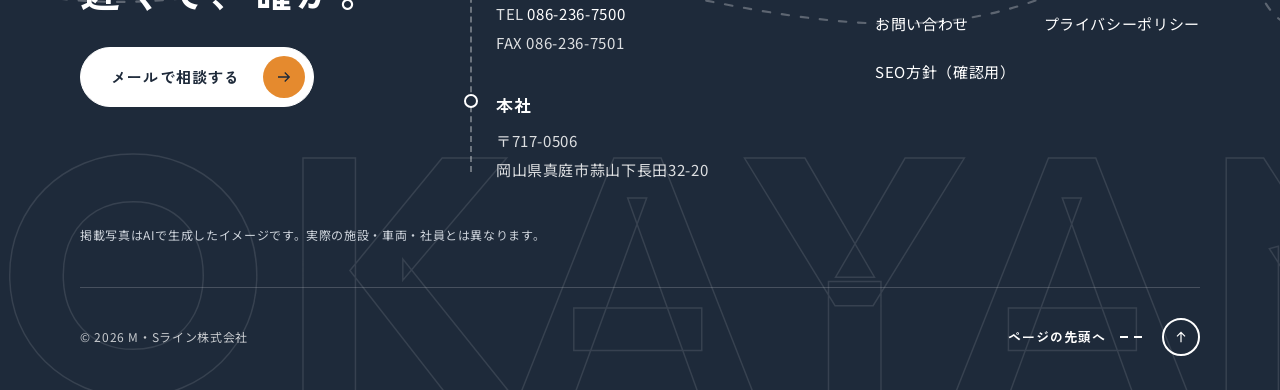
==== commit 52a1daee: "トップの拠点セクションに、岡山と蒜山を結ぶ地図を戻す - 地図（ルート線・脈打つ点・行き来する印）と、岡山営業所・本社（蒜山）のカードを復元 - 見出しを「岡山市南区の物流センターと、蒜山の本社」に変" ====
--- a/index.html
+++ b/index.html
@@ -25,7 +25,7 @@
 <link rel="preconnect" href="https://fonts.gstatic.com" crossorigin>
 <link rel="stylesheet" href="https://fonts.googleapis.com/css2?family=Noto+Sans+JP:wght@400;500&family=Outfit:wght@500;600&family=Zen+Kaku+Gothic+New:wght@700&display=swap">
 <link rel="preload" as="image" href="assets/img/hero_1920x1080.webp" type="image/webp" media="(min-width: 768px)">
-<link rel="stylesheet" href="assets/css/style.css?v=14">
+<link rel="stylesheet" href="assets/css/style.css?v=15">
 <script type="application/ld+json">
 {
   "@context": "https://schema.org",
@@ -61,7 +61,7 @@
   "description": "岡山県の倉庫保管・物流センター運営・輸送車両の手配"
 }
 </script>
-<script src="assets/js/main.js?v=14" defer></script>
+<script src="assets/js/main.js?v=15" defer></script>
 </head>
 <body class="has-hero">
 <a class="skip-link" href="#main">本文へスキップ</a>
@@ -243,14 +243,39 @@
     <div class="container">
       <header class="section-head reveal">
         <p class="section-head__en">Base</p>
-        <h2 class="section-head__ja" id="base-title">岡山市南区の物流センター</h2>
+        <h2 class="section-head__ja" id="base-title">岡山市南区の物流センターと、蒜山の本社</h2>
       </header>
       <div class="grid-12 base__grid">
-        <figure class="base__photo reveal">
-          <picture>
-            <source srcset="assets/img/base_okayama_1280x720.webp" type="image/webp">
-            <img src="assets/img/base_okayama_1280x720.jpg" width="1280" height="720" alt="市街地の倉庫のイメージ（実際の岡山営業所ではありません）（AI生成）" loading="lazy">
-          </picture>
+        <figure class="base__map reveal">
+          <svg viewBox="0 0 600 420" role="img" aria-labelledby="map-title map-desc">
+            <title id="map-title">岡山県の拠点マップ（略図）</title>
+            <desc id="map-desc">岡山県南部の岡山市に営業所、北部の山あいの蒜山に本社があります。</desc>
+            <path d="M40 176 L70 124 L122 98 L170 64 L232 44 L300 58 L362 46 L424 72 L482 62 L540 98 L560 152 L545 212 L522 252 L532 300 L492 332 L442 342 L402 372 L342 362 L300 382 L250 352 L200 356 L160 332 L110 322 L80 282 L50 242 Z" fill="#E8F0F9" stroke="#2D6CB5" stroke-width="2" stroke-linejoin="round"/>
+            <path d="M150 400 Q300 392 460 404" fill="none" stroke="#DAD6CC" stroke-width="2" stroke-dasharray="2 6" stroke-linecap="round"/>
+            <text x="300" y="414" text-anchor="middle" font-size="12" fill="#5E6672" font-family="Noto Sans JP, sans-serif">瀬戸内海</text>
+            <path d="M232 108 C 270 180, 300 240, 338 308" fill="none" stroke="#2D6CB5" stroke-width="2" stroke-dasharray="6 6" opacity=".35"/>
+            <path class="map-route-draw" d="M338 308 C 300 240, 270 180, 232 108" pathLength="1" fill="none" stroke="#2D6CB5" stroke-width="3" stroke-linecap="round"/>
+            <g class="map-mover">
+              <circle r="9" fill="#E58A2E" fill-opacity=".25"/>
+              <circle r="5" fill="#E58A2E"/>
+              <animateMotion dur="5s" repeatCount="indefinite" keyPoints="0;1;0" keyTimes="0;0.5;1" calcMode="spline" keySplines=".45 0 .55 1;.45 0 .55 1" path="M338 308 C 300 240, 270 180, 232 108"/>
+            </g>
+            <g>
+              <circle class="map-pulse map-pulse--2" cx="232" cy="108" r="10" fill="#2D6CB5" fill-opacity=".3"/>
+              <circle cx="232" cy="108" r="14" fill="#2D6CB5" fill-opacity=".18"/>
+              <circle cx="232" cy="108" r="7" fill="#2D6CB5"/>
+              <text x="252" y="104" font-size="18" font-weight="700" fill="#1E2A3A" font-family="Zen Kaku Gothic New, sans-serif">蒜山</text>
+              <text x="252" y="124" font-size="12" fill="#5E6672" font-family="Noto Sans JP, sans-serif">本社（真庭市）</text>
+            </g>
+            <g>
+              <circle class="map-pulse" cx="338" cy="308" r="10" fill="#2D6CB5" fill-opacity=".3"/>
+              <circle cx="338" cy="308" r="14" fill="#2D6CB5" fill-opacity=".18"/>
+              <circle cx="338" cy="308" r="7" fill="#2D6CB5"/>
+              <text x="358" y="304" font-size="18" font-weight="700" fill="#1E2A3A" font-family="Zen Kaku Gothic New, sans-serif">岡山</text>
+              <text x="358" y="324" font-size="12" fill="#5E6672" font-family="Noto Sans JP, sans-serif">営業所（岡山市南区）</text>
+            </g>
+            <text x="560" y="28" text-anchor="end" font-size="11" fill="#5E6672" font-family="Noto Sans JP, sans-serif">※位置は略図です</text>
+          </svg>
         </figure>
         <ul class="base__list">
           <li class="reveal">
@@ -263,9 +288,18 @@
               </span>
             </a>
           </li>
+          <li class="reveal">
+            <a class="base-item" href="https://www.google.com/maps/search/?api=1&amp;query=%E5%B2%A1%E5%B1%B1%E7%9C%8C%E7%9C%9F%E5%BA%AD%E5%B8%82%E8%92%9C%E5%B1%B1%E4%B8%8B%E9%95%B7%E7%94%B032-20" target="_blank" rel="noopener">
+              <span class="base-item__tag">HEAD OFFICE</span>
+              <h3 class="base-item__name">本社（蒜山）</h3>
+              <p class="base-item__addr">〒717-0506<br>岡山県真庭市蒜山下長田32-20</p>
+              <span class="base-item__more">Google マップで見る<span class="visually-hidden">（新しいタブで開きます）</span>
+                <svg viewBox="0 0 24 24" fill="none" stroke="currentColor" stroke-width="2" aria-hidden="true"><path d="M14 4h6v6M20 4l-9 9M18 14v5a1 1 0 0 1-1 1H5a1 1 0 0 1-1-1V7a1 1 0 0 1 1-1h5"/></svg>
+              </span>
+            </a>
+          </li>
         </ul>
       </div>
-      <p class="base__hq reveal">本社所在地：〒717-0506 岡山県真庭市蒜山下長田32-20</p>
     </div>
   </section>
 
--- a/assets/css/style.css
+++ b/assets/css/style.css
@@ -295,12 +295,11 @@
 
 /* 拠点（地図） */
 .base__grid { align-items: center; row-gap: 40px; }
-.base__photo { grid-column: 1 / -1; border-radius: var(--radius); overflow: hidden; aspect-ratio: 16 / 9; }
-.base__photo picture, .base__photo img { width: 100%; height: 100%; object-fit: cover; }
-.base__hq { margin-top: 24px; color: var(--color-muted); font-size: var(--fs-small); }
+.base__map { grid-column: 1 / -1; background: var(--color-surface); border-radius: var(--radius); padding: clamp(16px, 3vw, 32px); }
+.base__map svg { width: 100%; height: auto; }
 .base__list { grid-column: 1 / -1; display: grid; gap: 16px; }
 @media (min-width: 1024px) {
-  .base__photo { grid-column: 1 / 8; }
+  .base__map { grid-column: 1 / 8; }
   .base__list { grid-column: 8 / 13; }
 }
 .base-item { display: block; padding: 24px; background: var(--color-surface); border-radius: var(--radius); color: var(--color-ink); border: 1px solid transparent; transition: border-color .2s; }
@@ -745,3 +744,17 @@
   .bases--one .base-card__img { flex: 0 0 48%; aspect-ratio: auto; }
   .bases--one .base-card__img picture, .bases--one .base-card__img img { height: 100%; }
 }
+
+/* 拠点マップ：ルートが引かれ、荷物が行き来する */
+.map-route-draw { stroke-dasharray: 1; stroke-dashoffset: 1; }
+.base__map.is-in .map-route-draw { animation: drawRoute 2s .3s var(--ease-out) forwards; }
+@keyframes drawRoute { to { stroke-dashoffset: 0; } }
+.map-pulse { transform-box: fill-box; transform-origin: center; animation: pulse 2.4s ease-out infinite; }
+.map-pulse--2 { animation-delay: 1.2s; }
+@keyframes pulse { 0% { transform: scale(.6); opacity: .9; } 100% { transform: scale(2.4); opacity: 0; } }
+.map-mover { opacity: 0; transition: opacity .6s 2s; }
+.base__map.is-in .map-mover { opacity: 1; }
+@media (prefers-reduced-motion: reduce) {
+  .map-route-draw { stroke-dashoffset: 0; }
+  .map-mover { display: none; }
+}
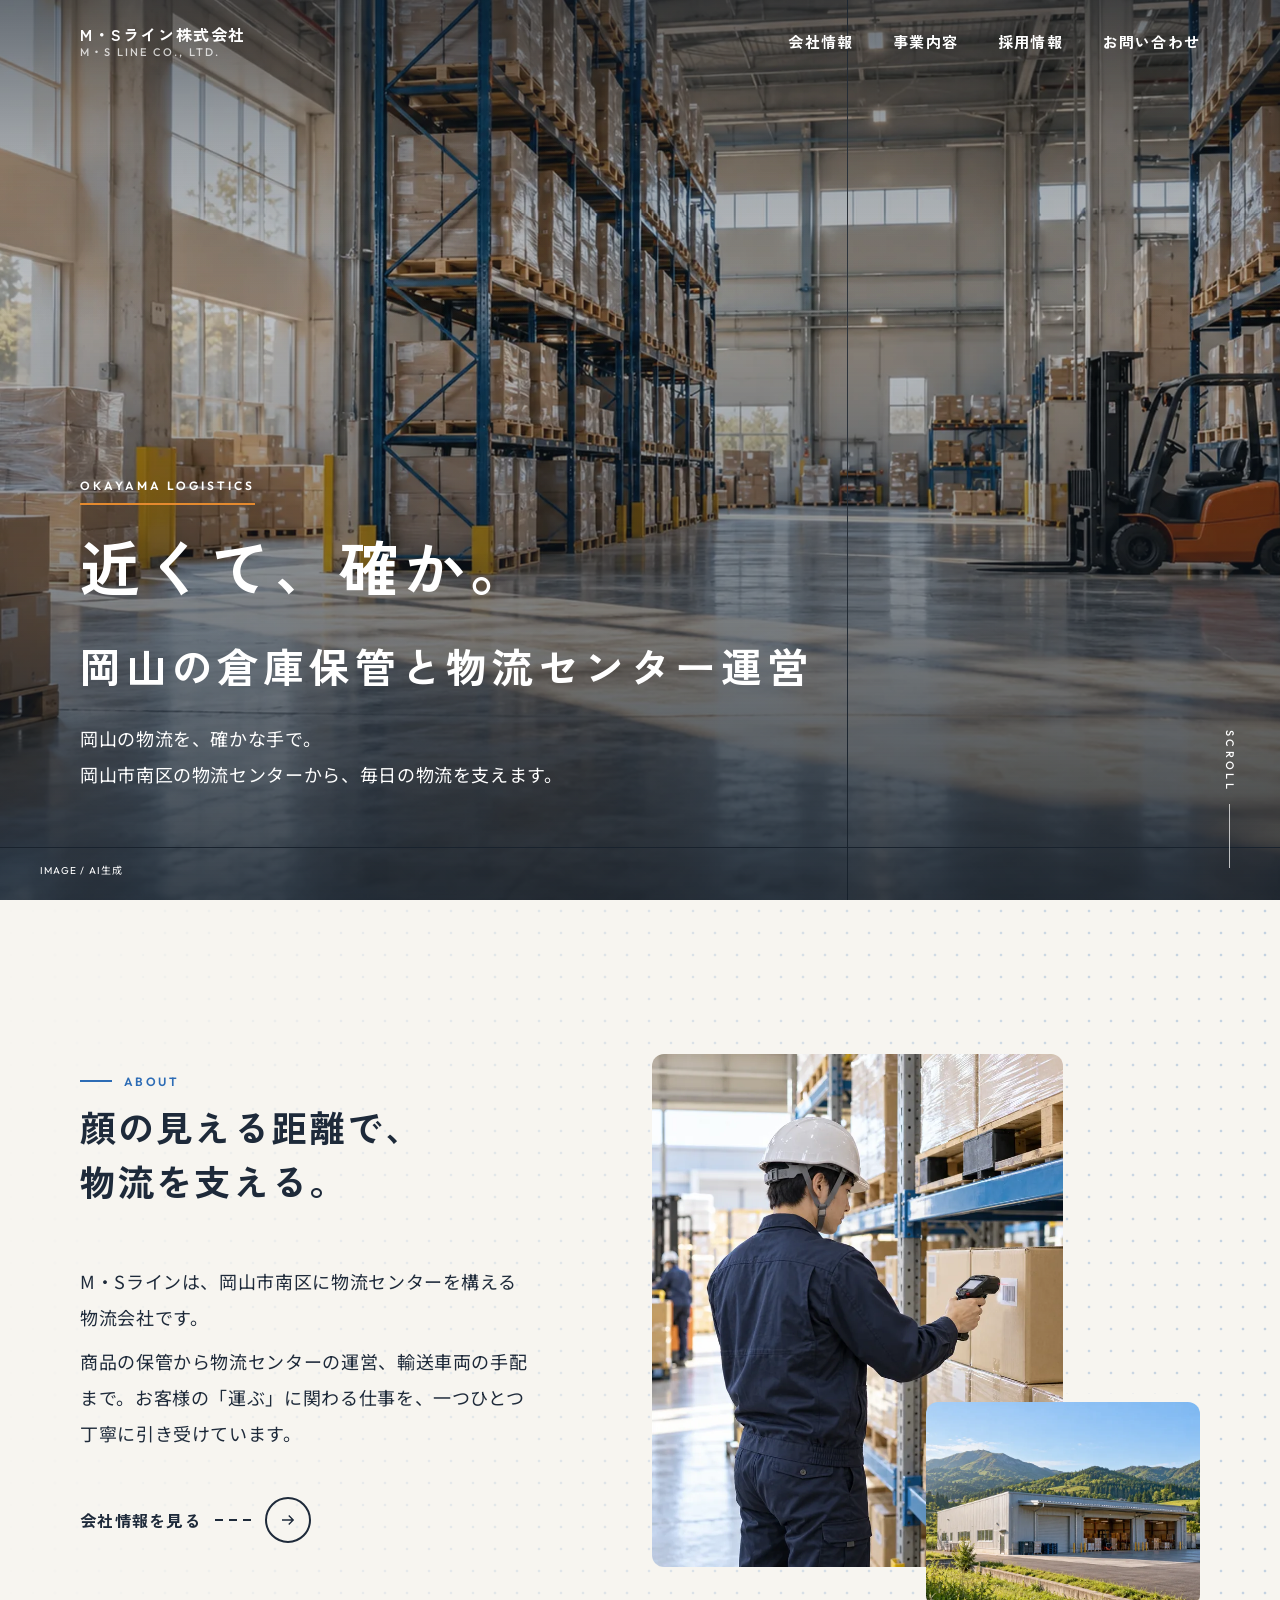
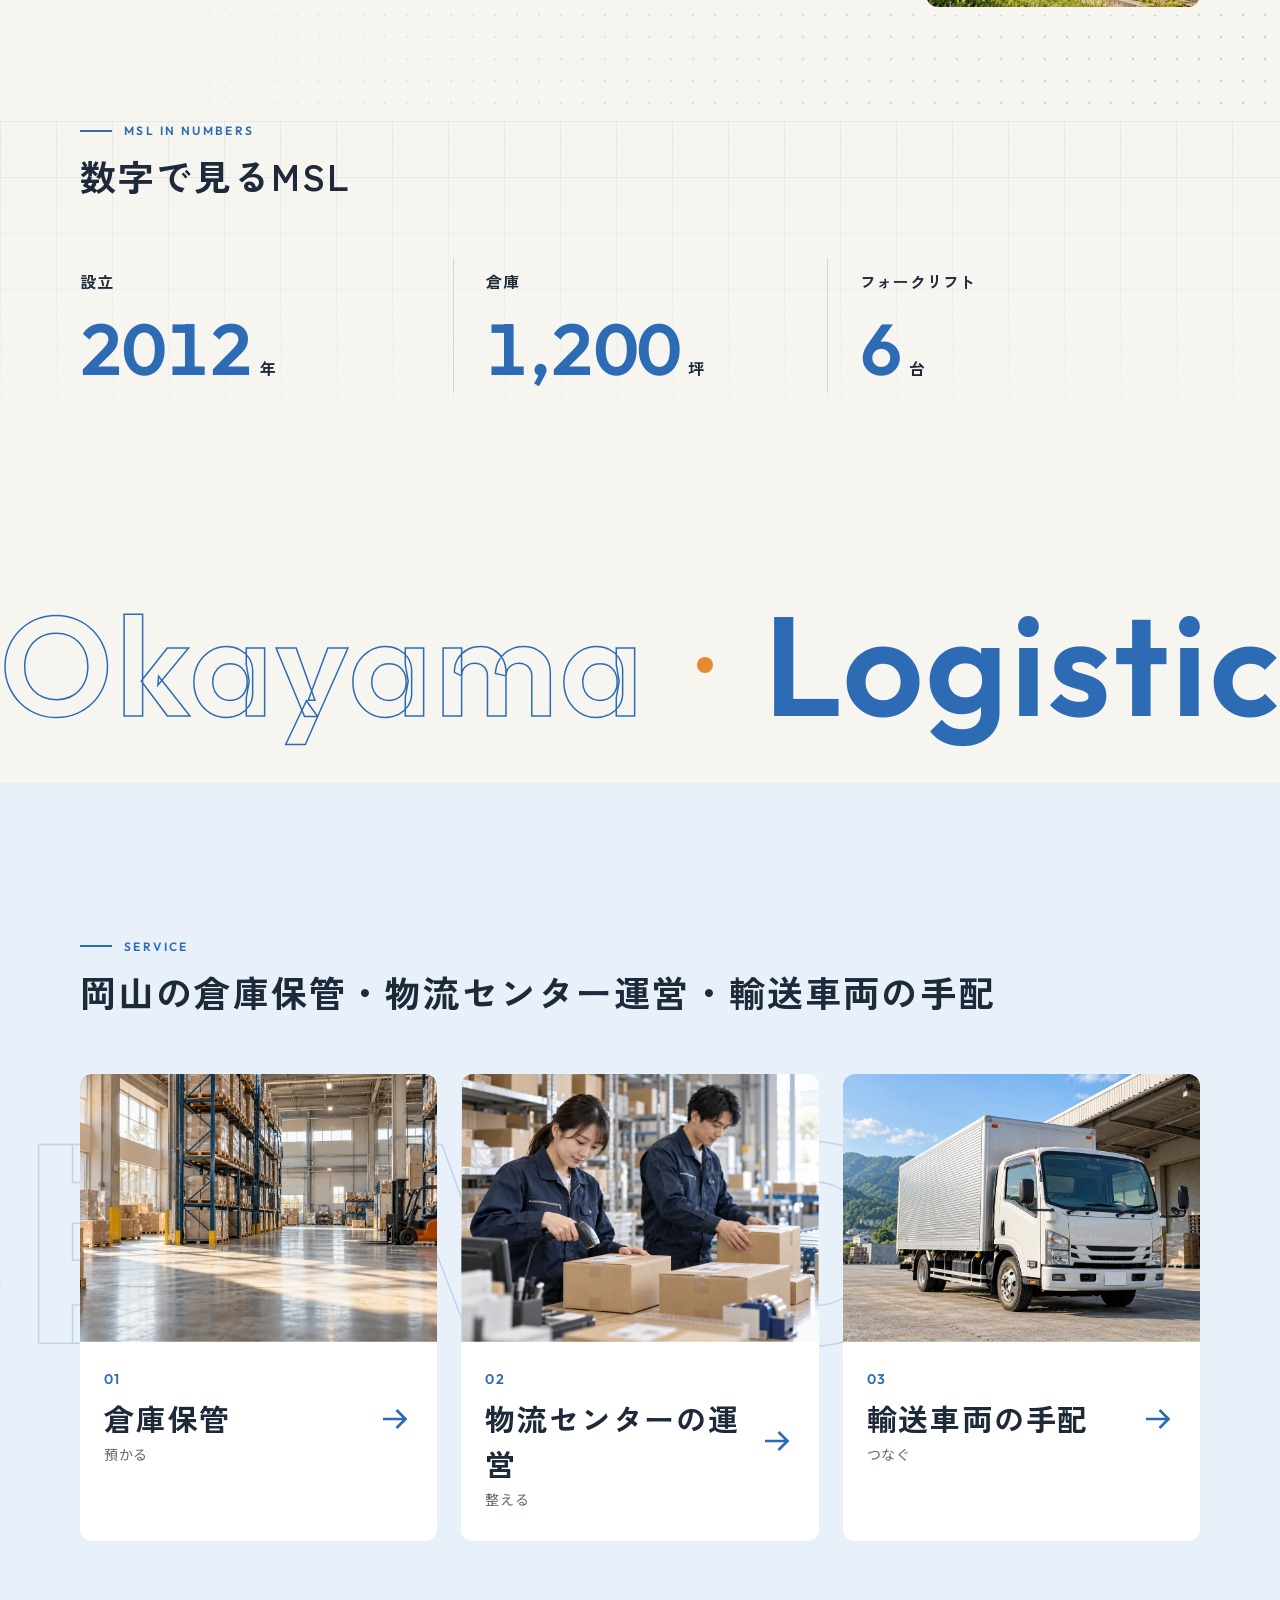
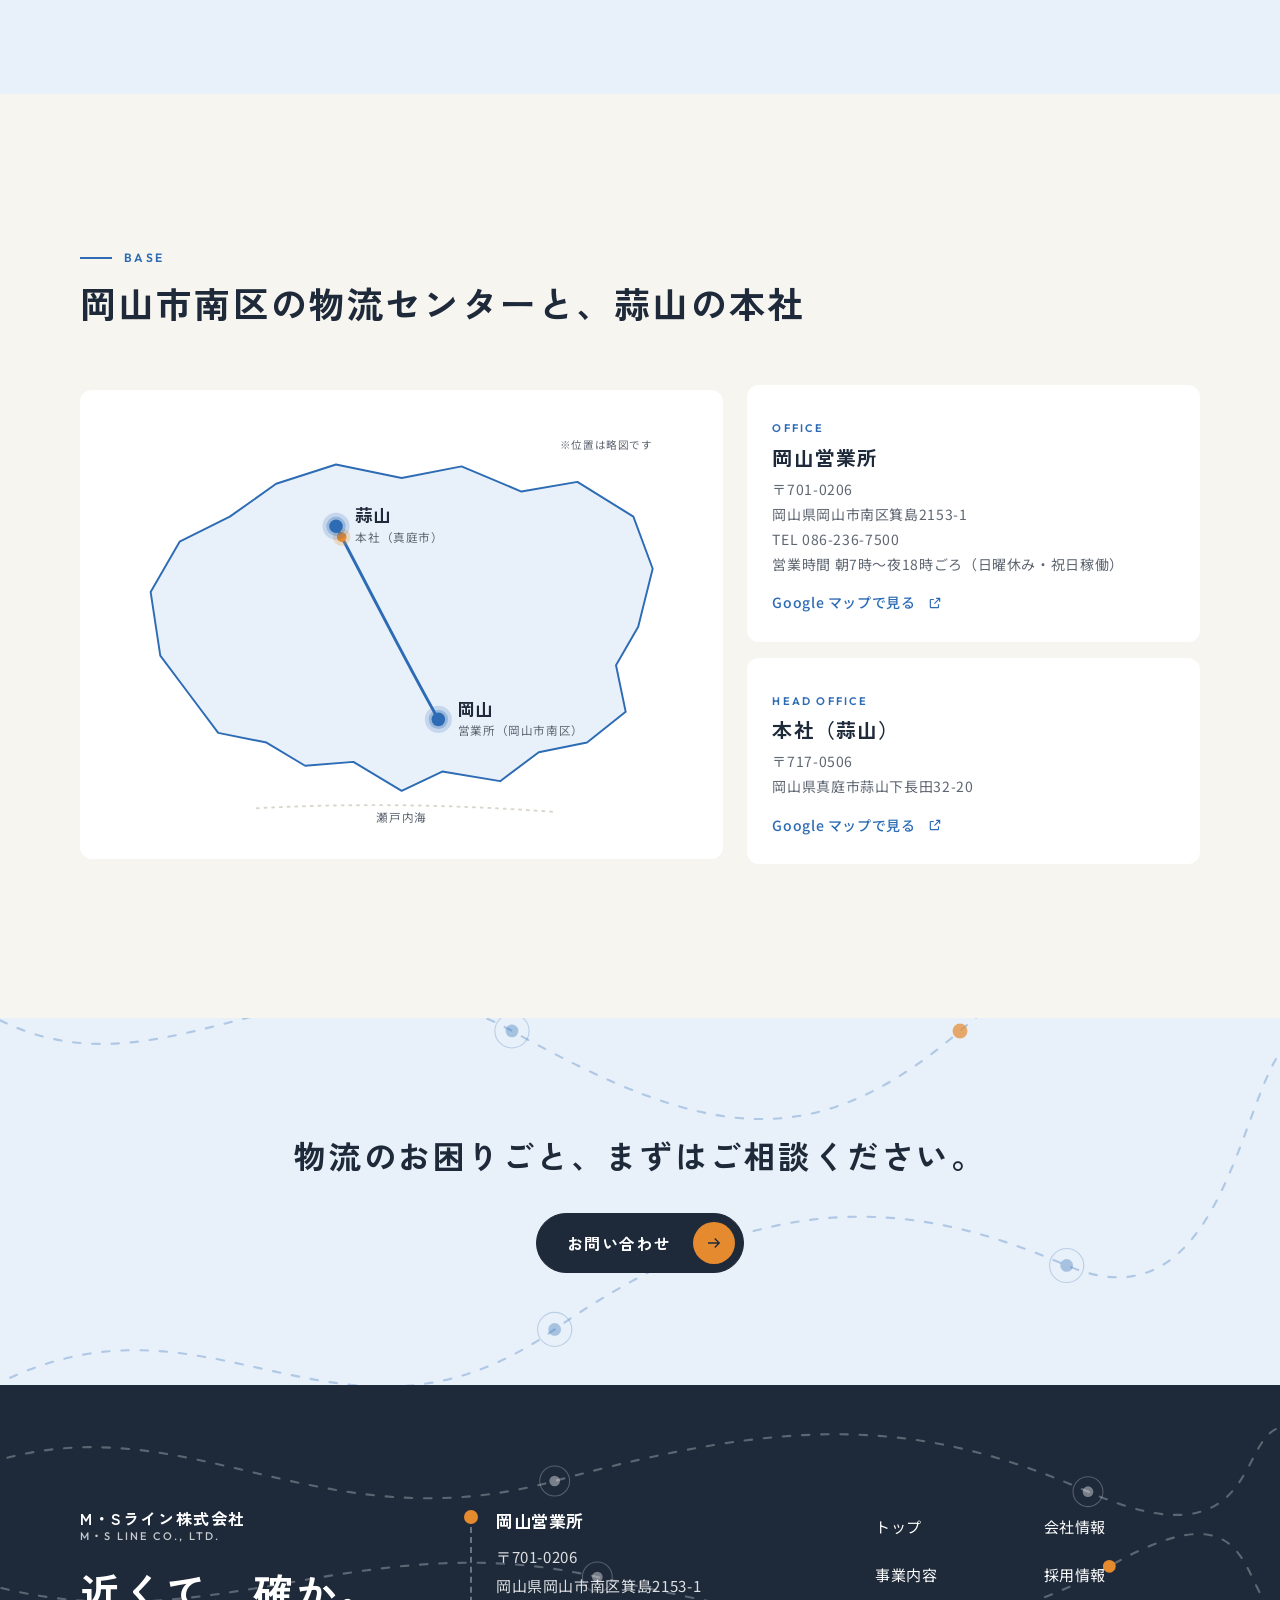
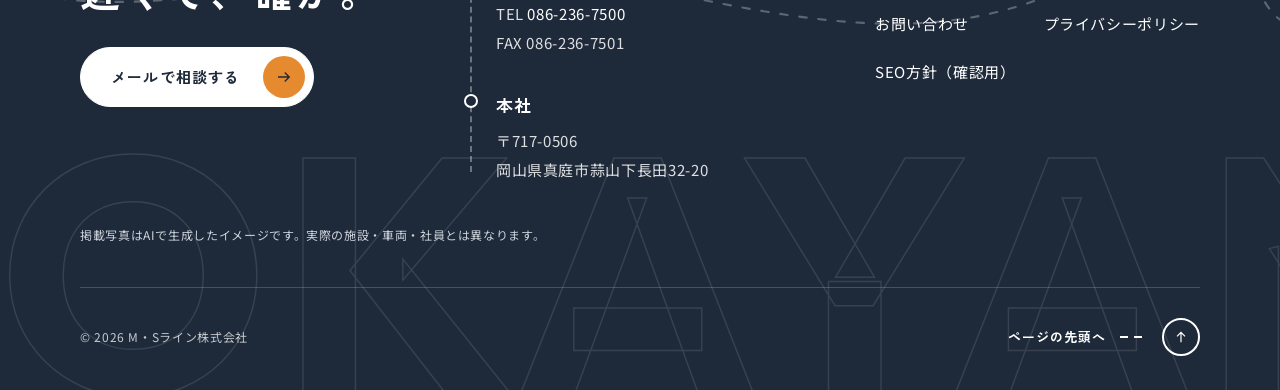
==== commit 1ef01619: "代表の写真と挨拶文を追加し、点線の枠の文言を記入 - 代表の写真を切り抜き・補正して差し込み（900×1200、元データは公開しない） - 代表挨拶の文章（案）、岡山営業所のアクセス、事業内容・採用情" ====
--- a/index.html
+++ b/index.html
@@ -25,7 +25,7 @@
 <link rel="preconnect" href="https://fonts.gstatic.com" crossorigin>
 <link rel="stylesheet" href="https://fonts.googleapis.com/css2?family=Noto+Sans+JP:wght@400;500&family=Outfit:wght@500;600&family=Zen+Kaku+Gothic+New:wght@700&display=swap">
 <link rel="preload" as="image" href="assets/img/hero_1920x1080.webp" type="image/webp" media="(min-width: 768px)">
-<link rel="stylesheet" href="assets/css/style.css?v=15">
+<link rel="stylesheet" href="assets/css/style.css?v=16">
 <script type="application/ld+json">
 {
   "@context": "https://schema.org",
@@ -61,7 +61,7 @@
   "description": "岡山県の倉庫保管・物流センター運営・輸送車両の手配"
 }
 </script>
-<script src="assets/js/main.js?v=15" defer></script>
+<script src="assets/js/main.js?v=16" defer></script>
 </head>
 <body class="has-hero">
 <a class="skip-link" href="#main">本文へスキップ</a>
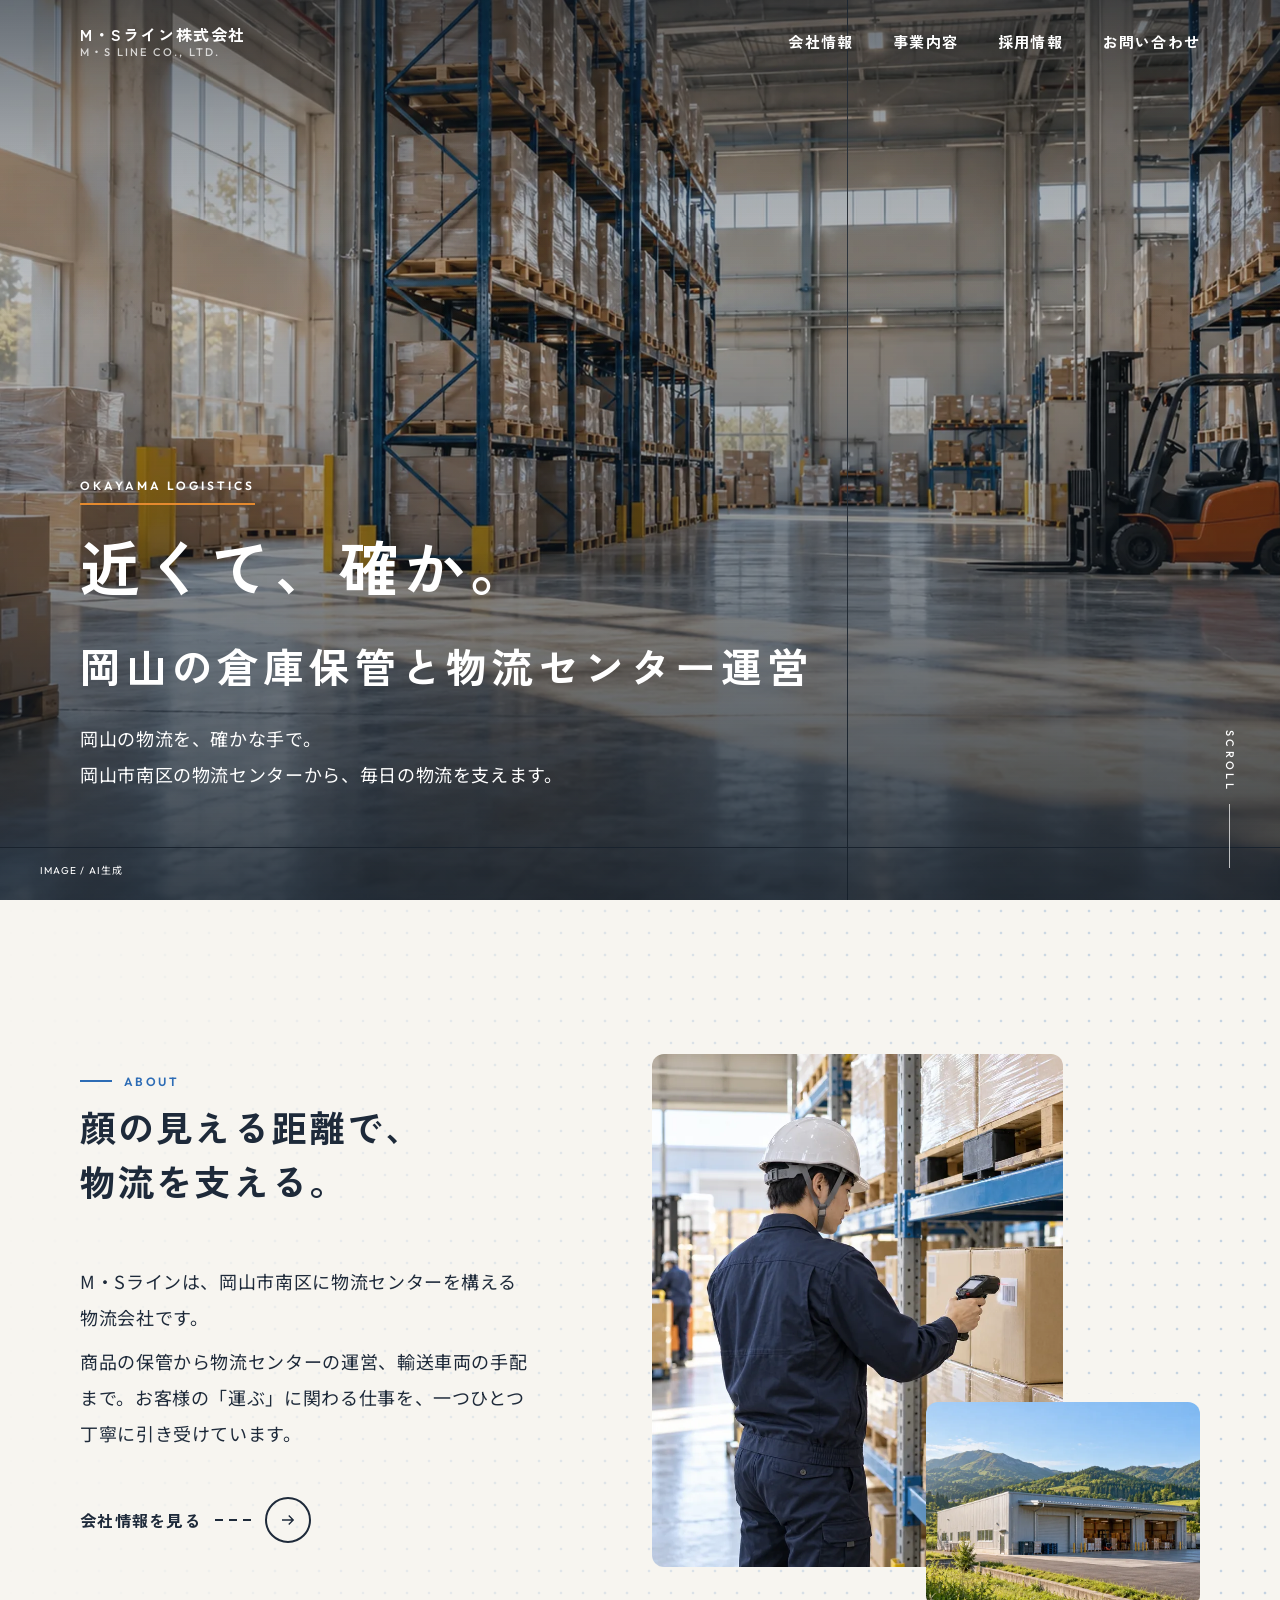
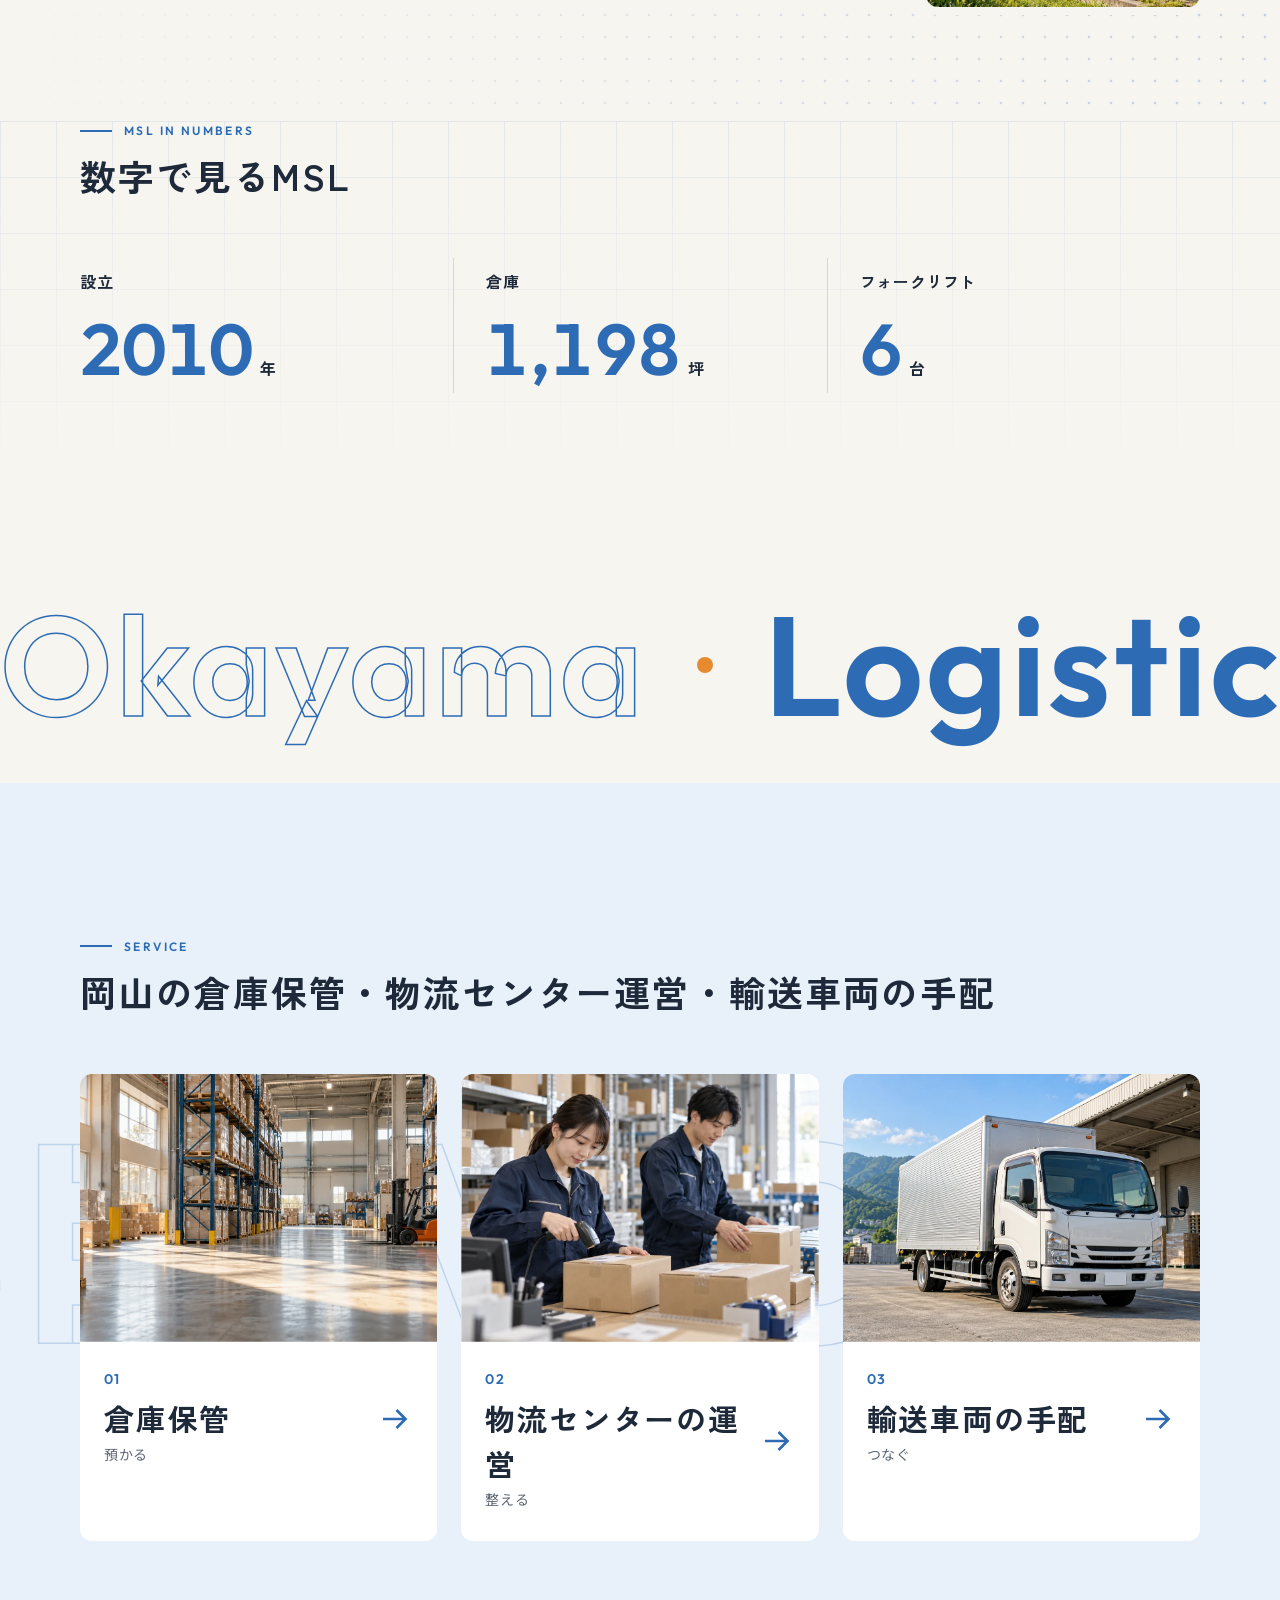
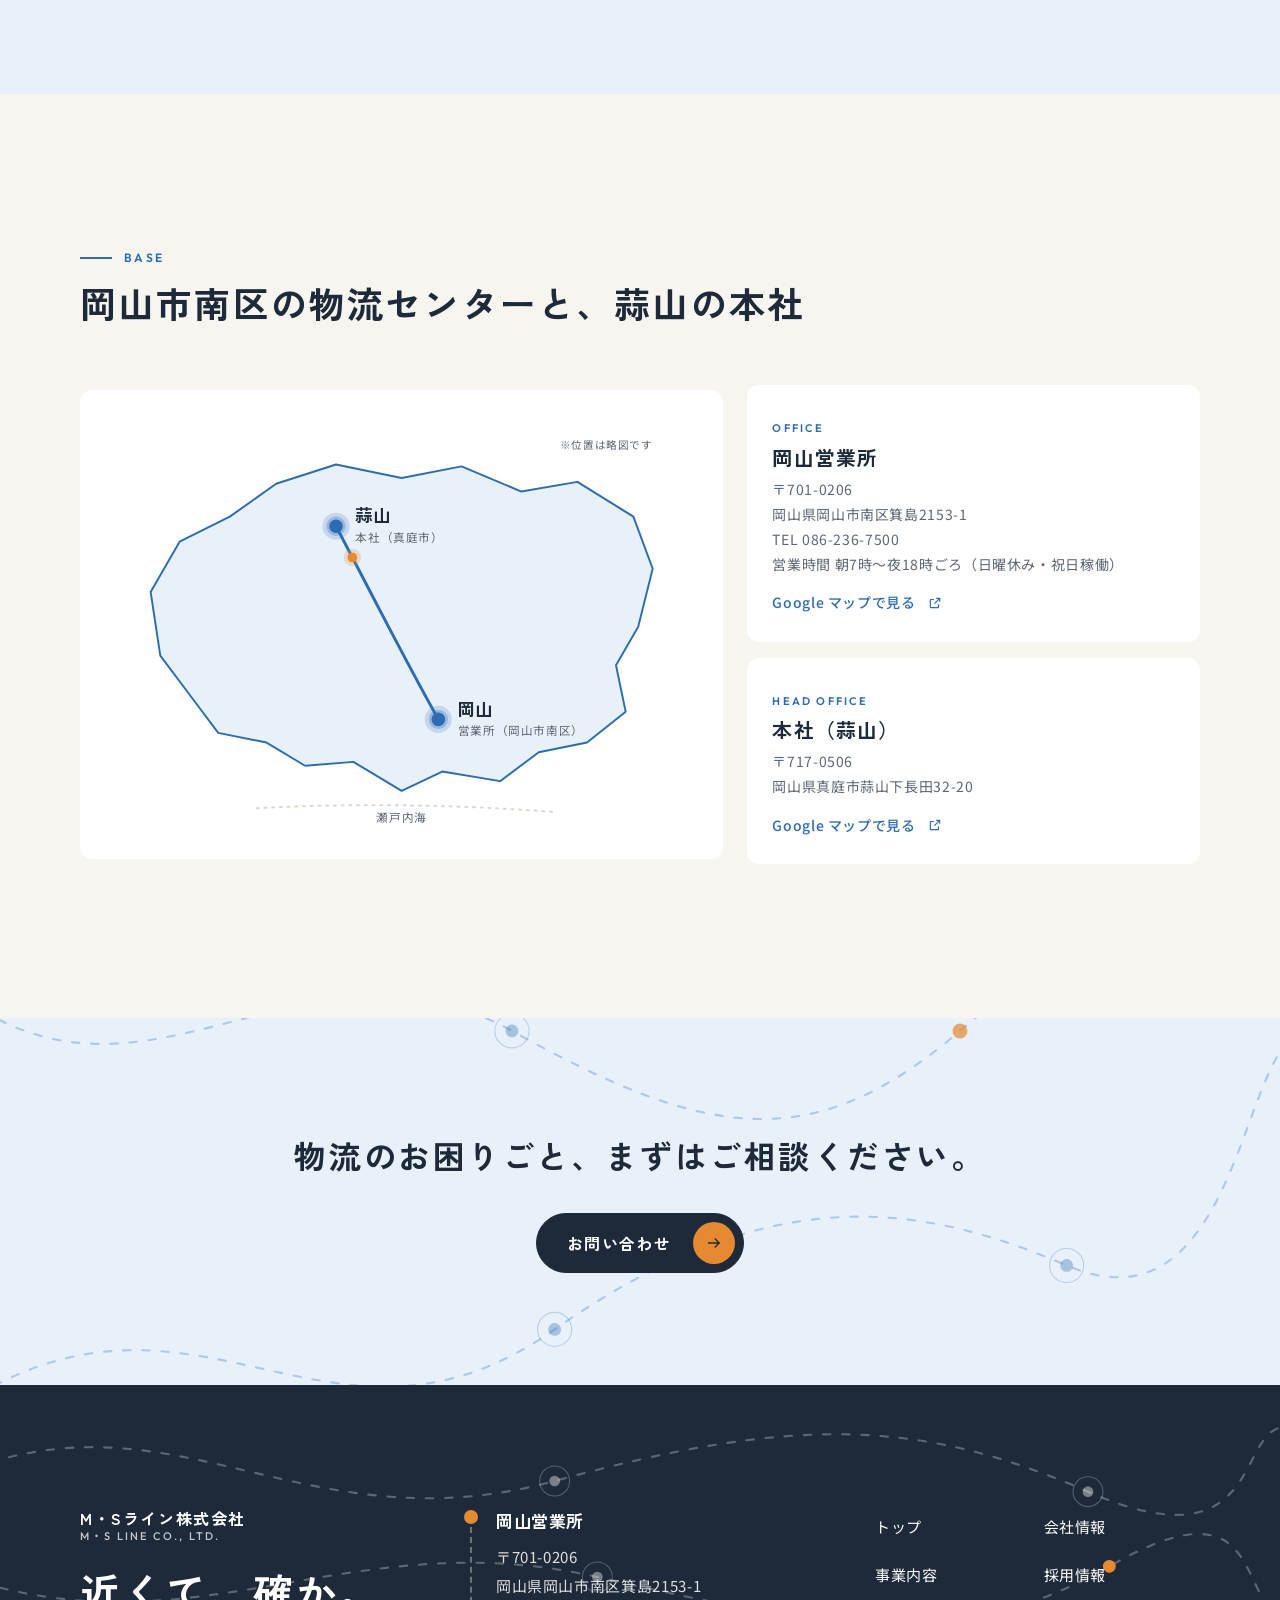
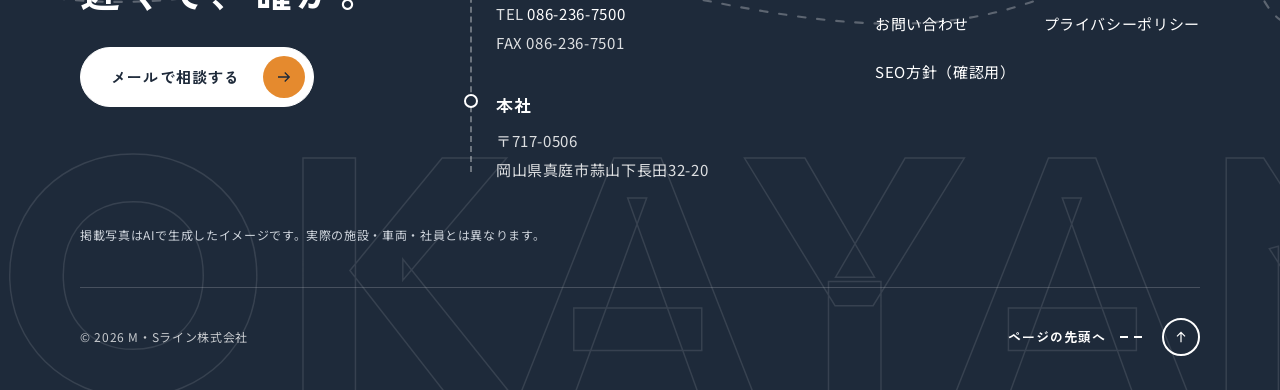
==== commit 01f01240: "代表挨拶の署名を、手書き風の明朝体（祐字 粛）に変更 - お名前の文字だけを読み込むGoogleフォントを使用（軽量） - 少し右下がりにして、署名らしく表示  Co-Authored-By: Cla" ====
--- a/index.html
+++ b/index.html
@@ -25,7 +25,7 @@
 <link rel="preconnect" href="https://fonts.gstatic.com" crossorigin>
 <link rel="stylesheet" href="https://fonts.googleapis.com/css2?family=Noto+Sans+JP:wght@400;500&family=Outfit:wght@500;600&family=Zen+Kaku+Gothic+New:wght@700&display=swap">
 <link rel="preload" as="image" href="assets/img/hero_1920x1080.webp" type="image/webp" media="(min-width: 768px)">
-<link rel="stylesheet" href="assets/css/style.css?v=16">
+<link rel="stylesheet" href="assets/css/style.css?v=17">
 <script type="application/ld+json">
 {
   "@context": "https://schema.org",
@@ -61,7 +61,7 @@
   "description": "岡山県の倉庫保管・物流センター運営・輸送車両の手配"
 }
 </script>
-<script src="assets/js/main.js?v=16" defer></script>
+<script src="assets/js/main.js?v=17" defer></script>
 </head>
 <body class="has-hero">
 <a class="skip-link" href="#main">本文へスキップ</a>
--- a/assets/css/style.css
+++ b/assets/css/style.css
@@ -758,3 +758,6 @@
   .map-route-draw { stroke-dashoffset: 0; }
   .map-mover { display: none; }
 }
+
+/* 代表挨拶の署名：手書き風の明朝体 */
+.message__sign-name { display: block; margin-top: 6px; font-family: "Yuji Syuku", "Hina Mincho", "Hiragino Mincho ProN", "Yu Mincho", "Noto Serif JP", serif; font-weight: 400; font-size: clamp(1.625rem, 3vw, 2rem); letter-spacing: .18em; color: var(--color-ink); transform: rotate(-2deg); transform-origin: right center; }
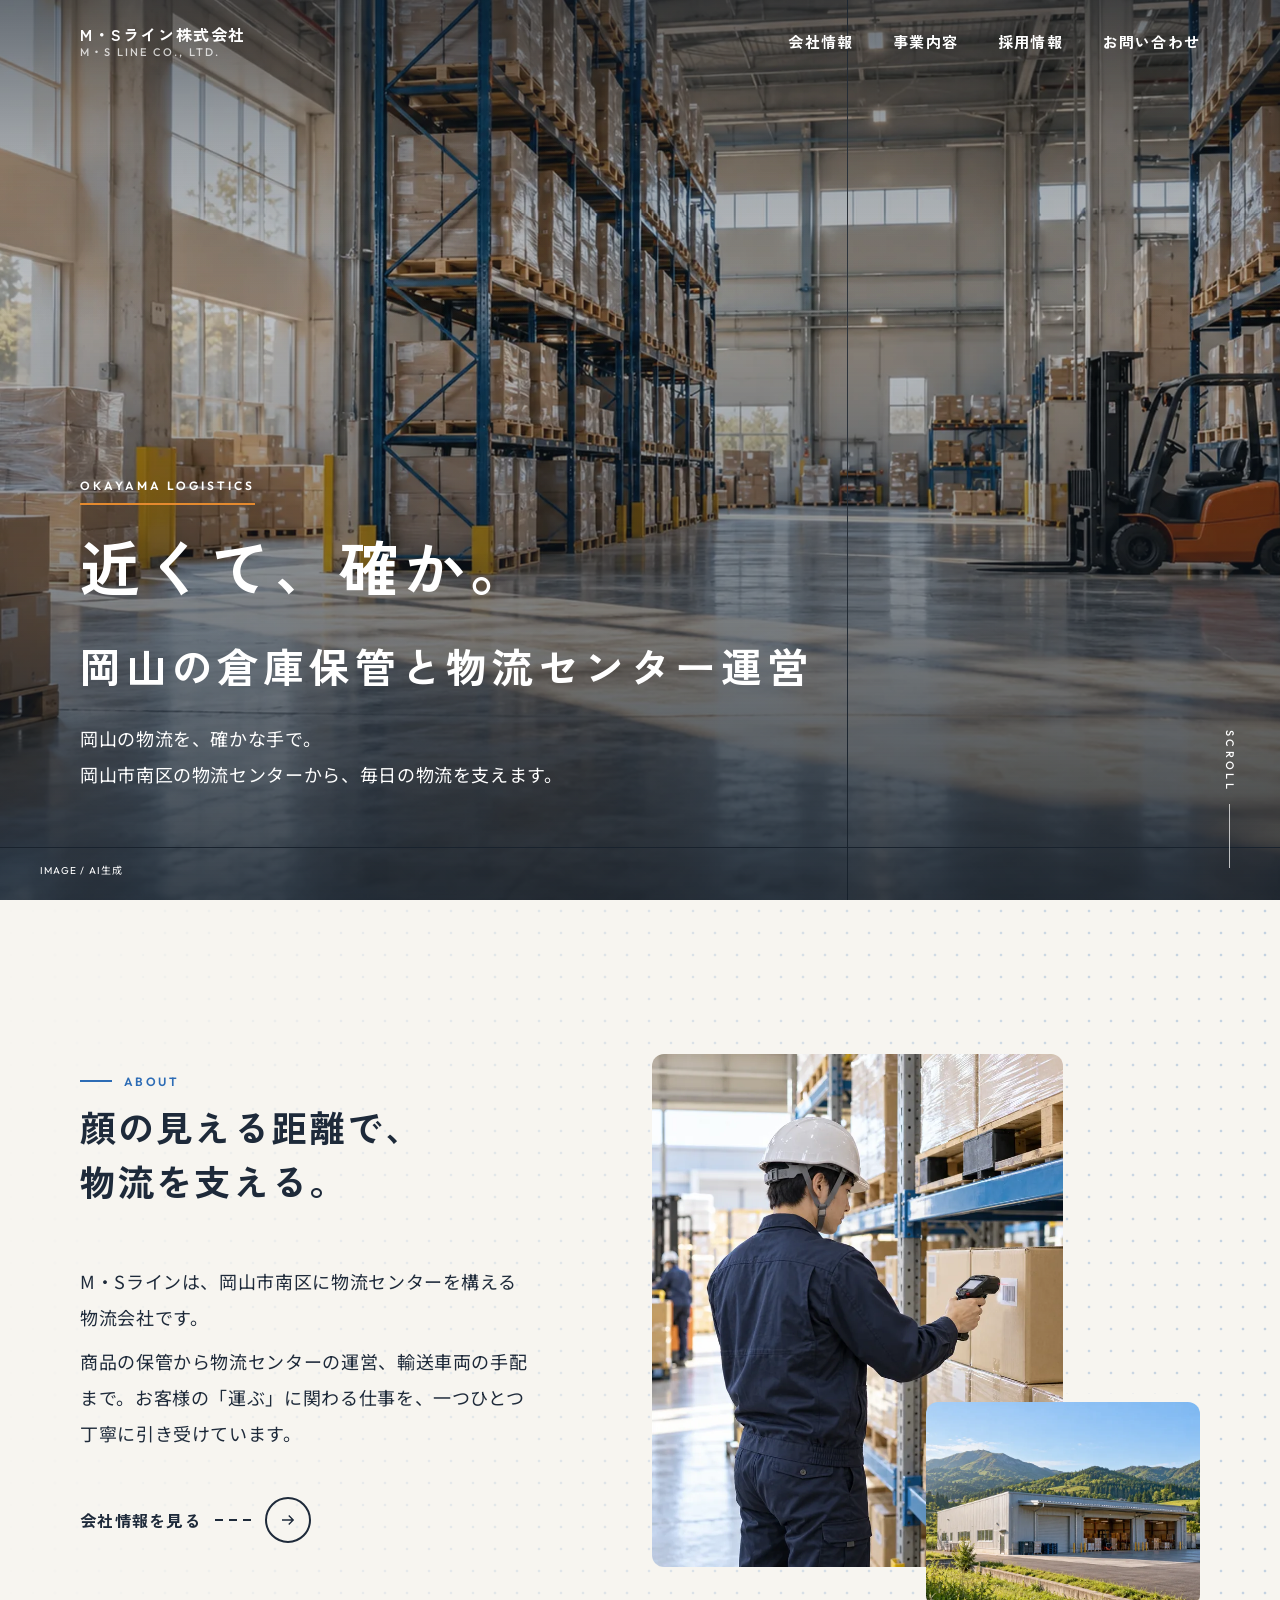
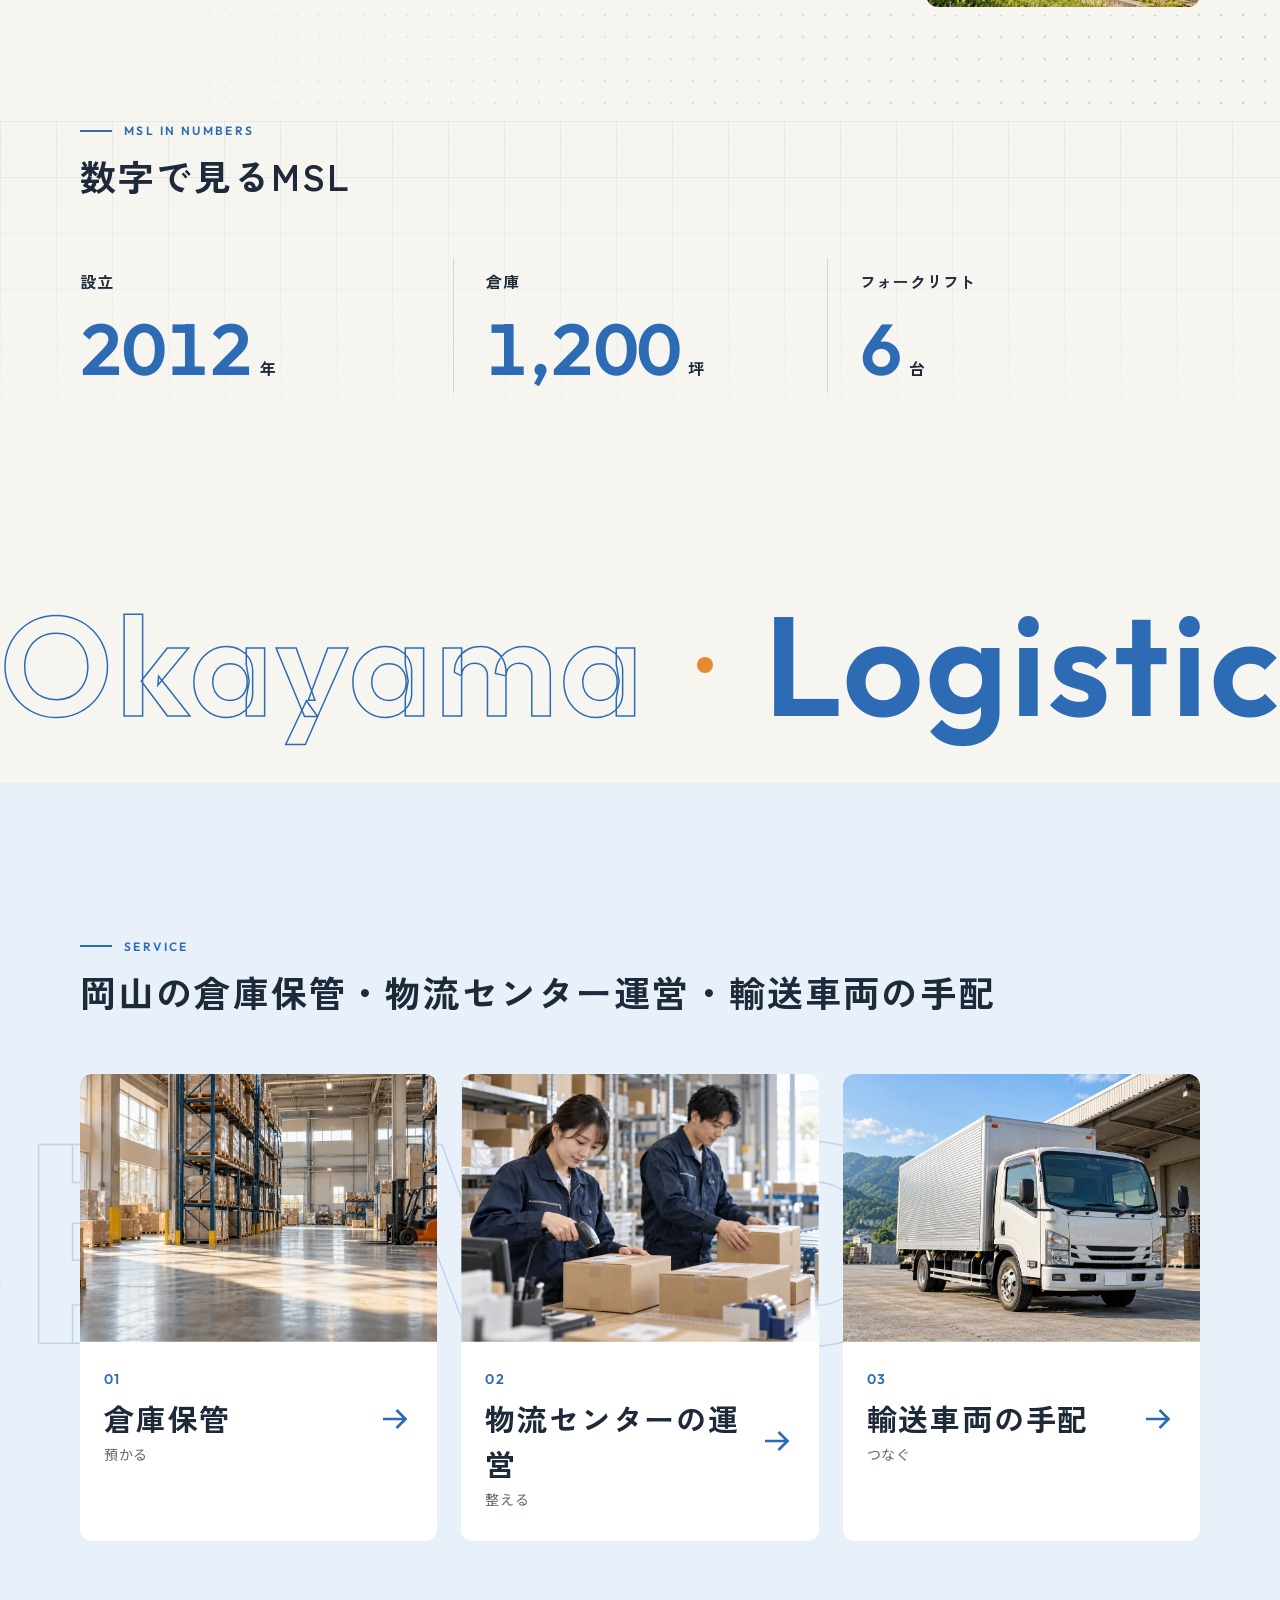
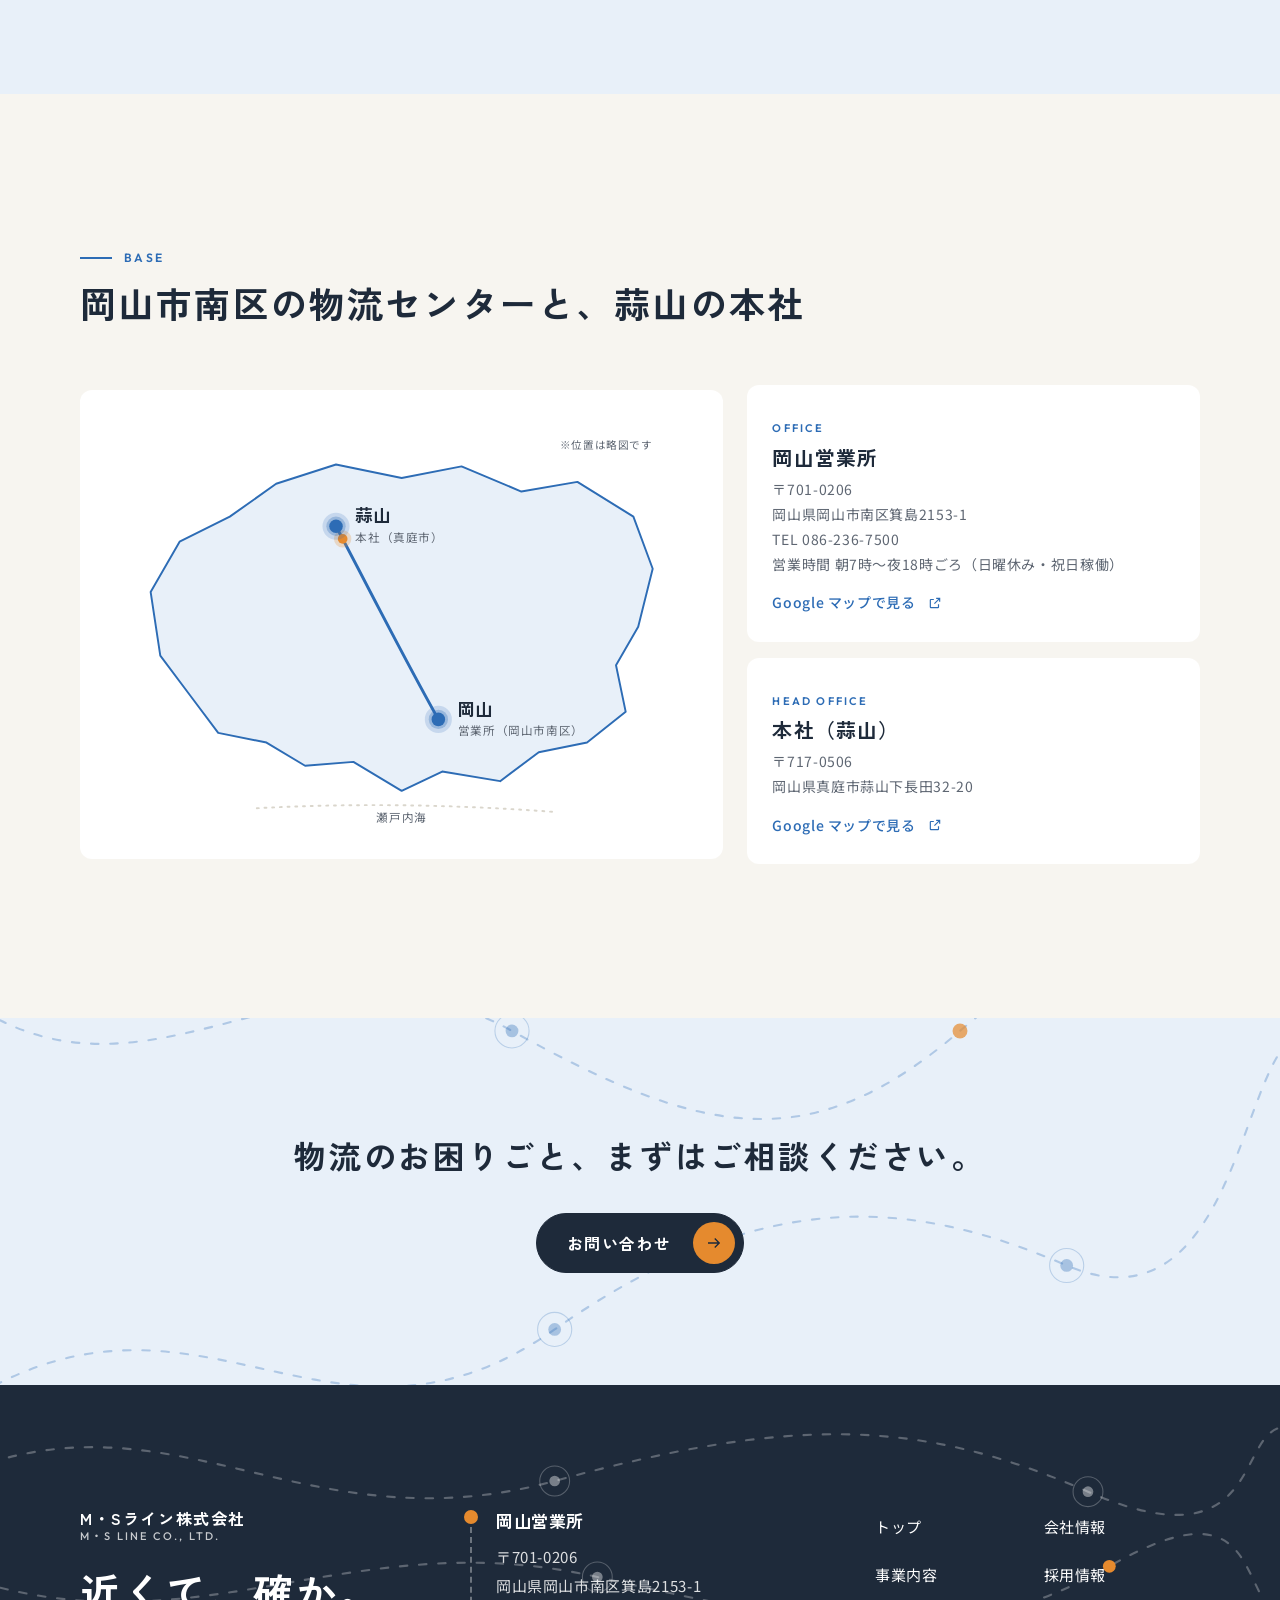
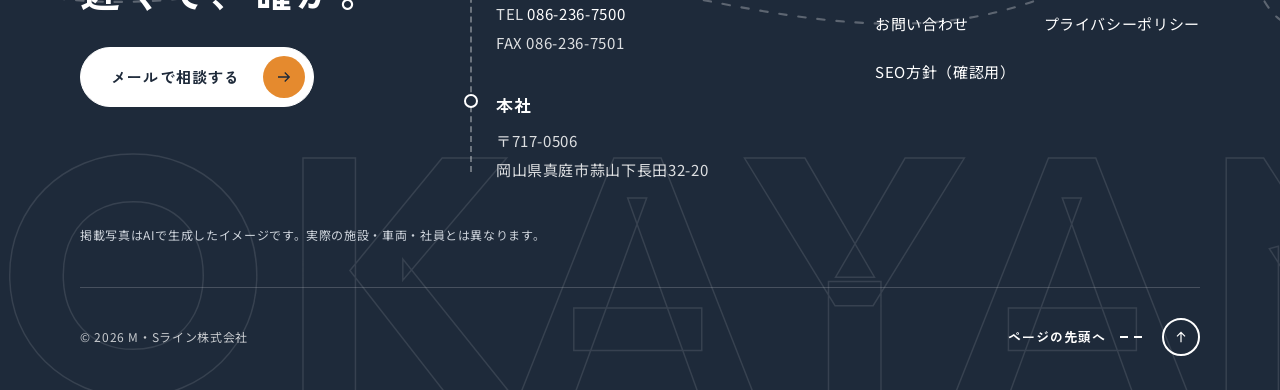
==== commit 064647fe: "署名の傾きをなくし、右端を「代表取締役」にそろえる Co-Authored-By: Claude Sonnet 5.5 <noreply@anthropic.com>" ====
--- a/index.html
+++ b/index.html
@@ -25,7 +25,7 @@
 <link rel="preconnect" href="https://fonts.gstatic.com" crossorigin>
 <link rel="stylesheet" href="https://fonts.googleapis.com/css2?family=Noto+Sans+JP:wght@400;500&family=Outfit:wght@500;600&family=Zen+Kaku+Gothic+New:wght@700&display=swap">
 <link rel="preload" as="image" href="assets/img/hero_1920x1080.webp" type="image/webp" media="(min-width: 768px)">
-<link rel="stylesheet" href="assets/css/style.css?v=17">
+<link rel="stylesheet" href="assets/css/style.css?v=18">
 <script type="application/ld+json">
 {
   "@context": "https://schema.org",
@@ -61,7 +61,7 @@
   "description": "岡山県の倉庫保管・物流センター運営・輸送車両の手配"
 }
 </script>
-<script src="assets/js/main.js?v=17" defer></script>
+<script src="assets/js/main.js?v=18" defer></script>
 </head>
 <body class="has-hero">
 <a class="skip-link" href="#main">本文へスキップ</a>
--- a/assets/css/style.css
+++ b/assets/css/style.css
@@ -760,4 +760,4 @@
 }
 
 /* 代表挨拶の署名：手書き風の明朝体 */
-.message__sign-name { display: block; margin-top: 6px; font-family: "Yuji Syuku", "Hina Mincho", "Hiragino Mincho ProN", "Yu Mincho", "Noto Serif JP", serif; font-weight: 400; font-size: clamp(1.625rem, 3vw, 2rem); letter-spacing: .18em; color: var(--color-ink); transform: rotate(-2deg); transform-origin: right center; }
+.message__sign-name { display: block; margin-top: 6px; font-family: "Yuji Syuku", "Hina Mincho", "Hiragino Mincho ProN", "Yu Mincho", "Noto Serif JP", serif; font-weight: 400; font-size: clamp(1.625rem, 3vw, 2rem); letter-spacing: .18em; margin-right: -.18em; color: var(--color-ink); }
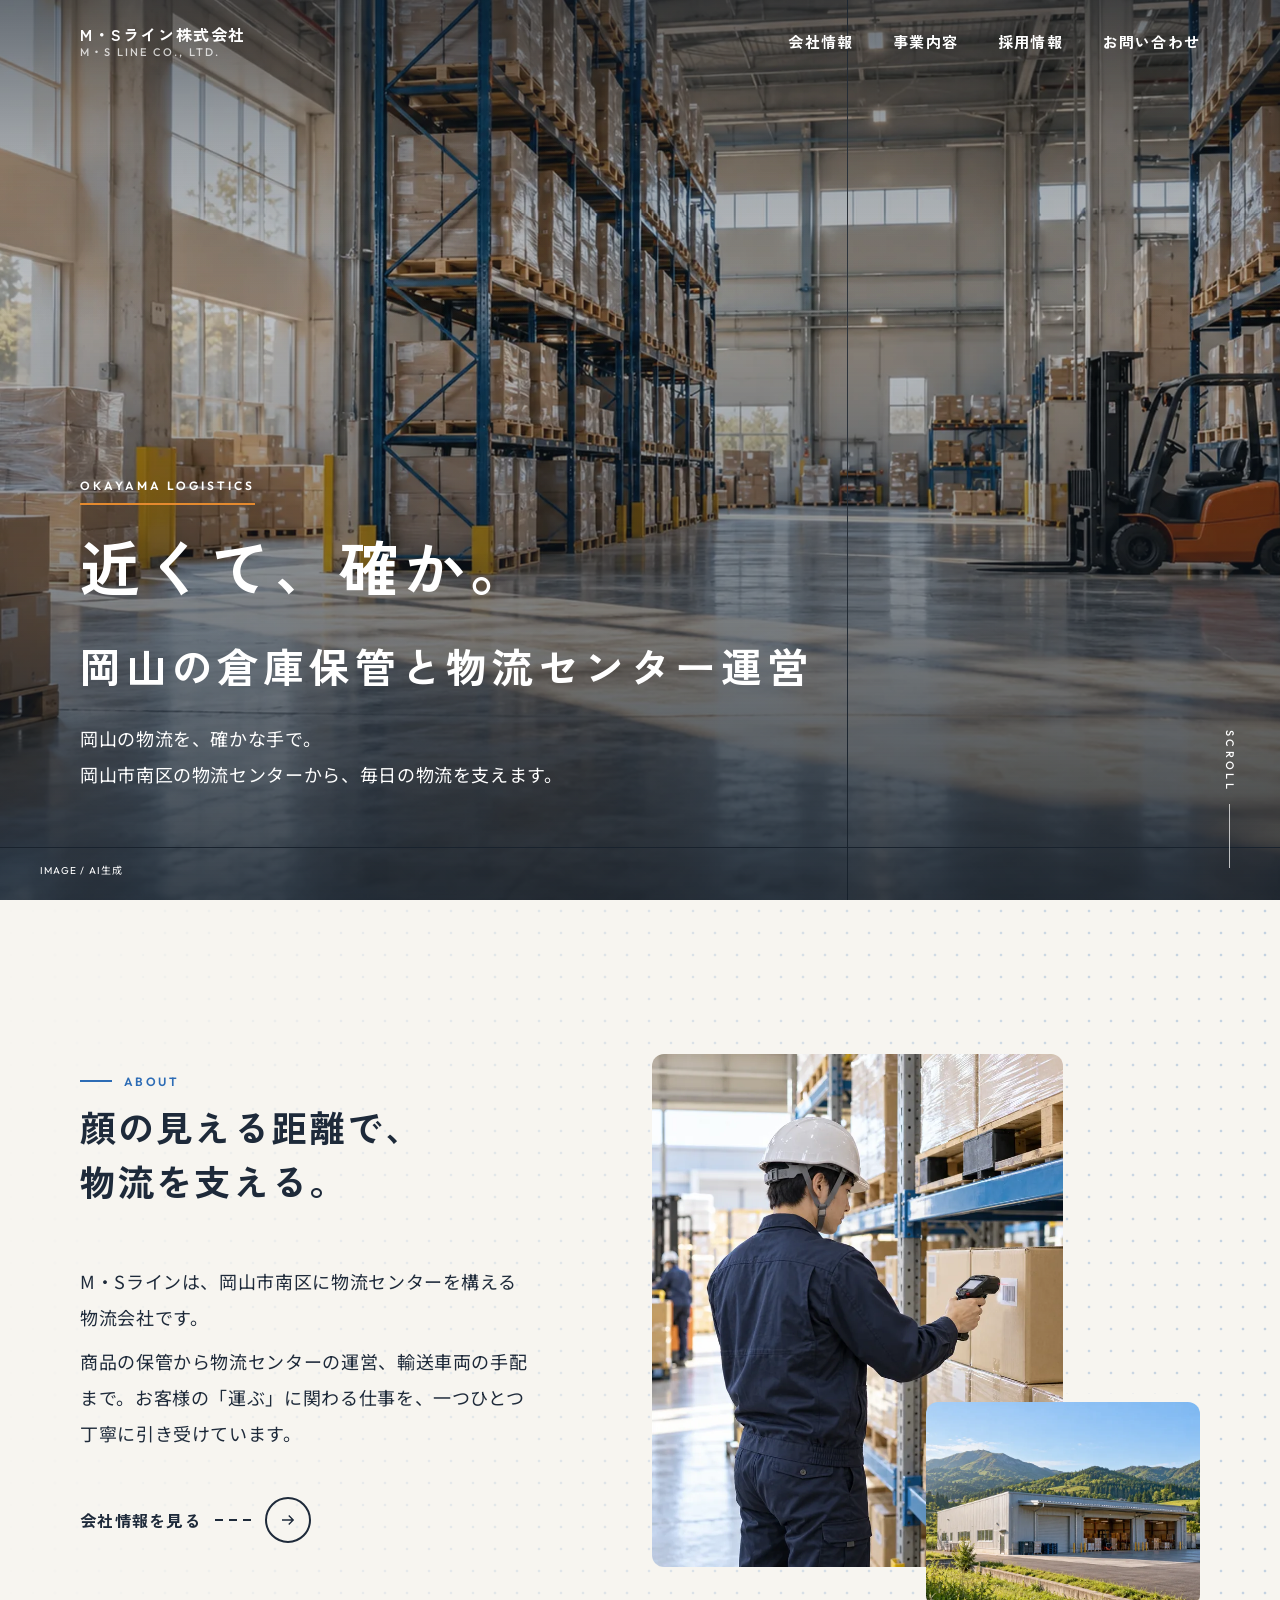
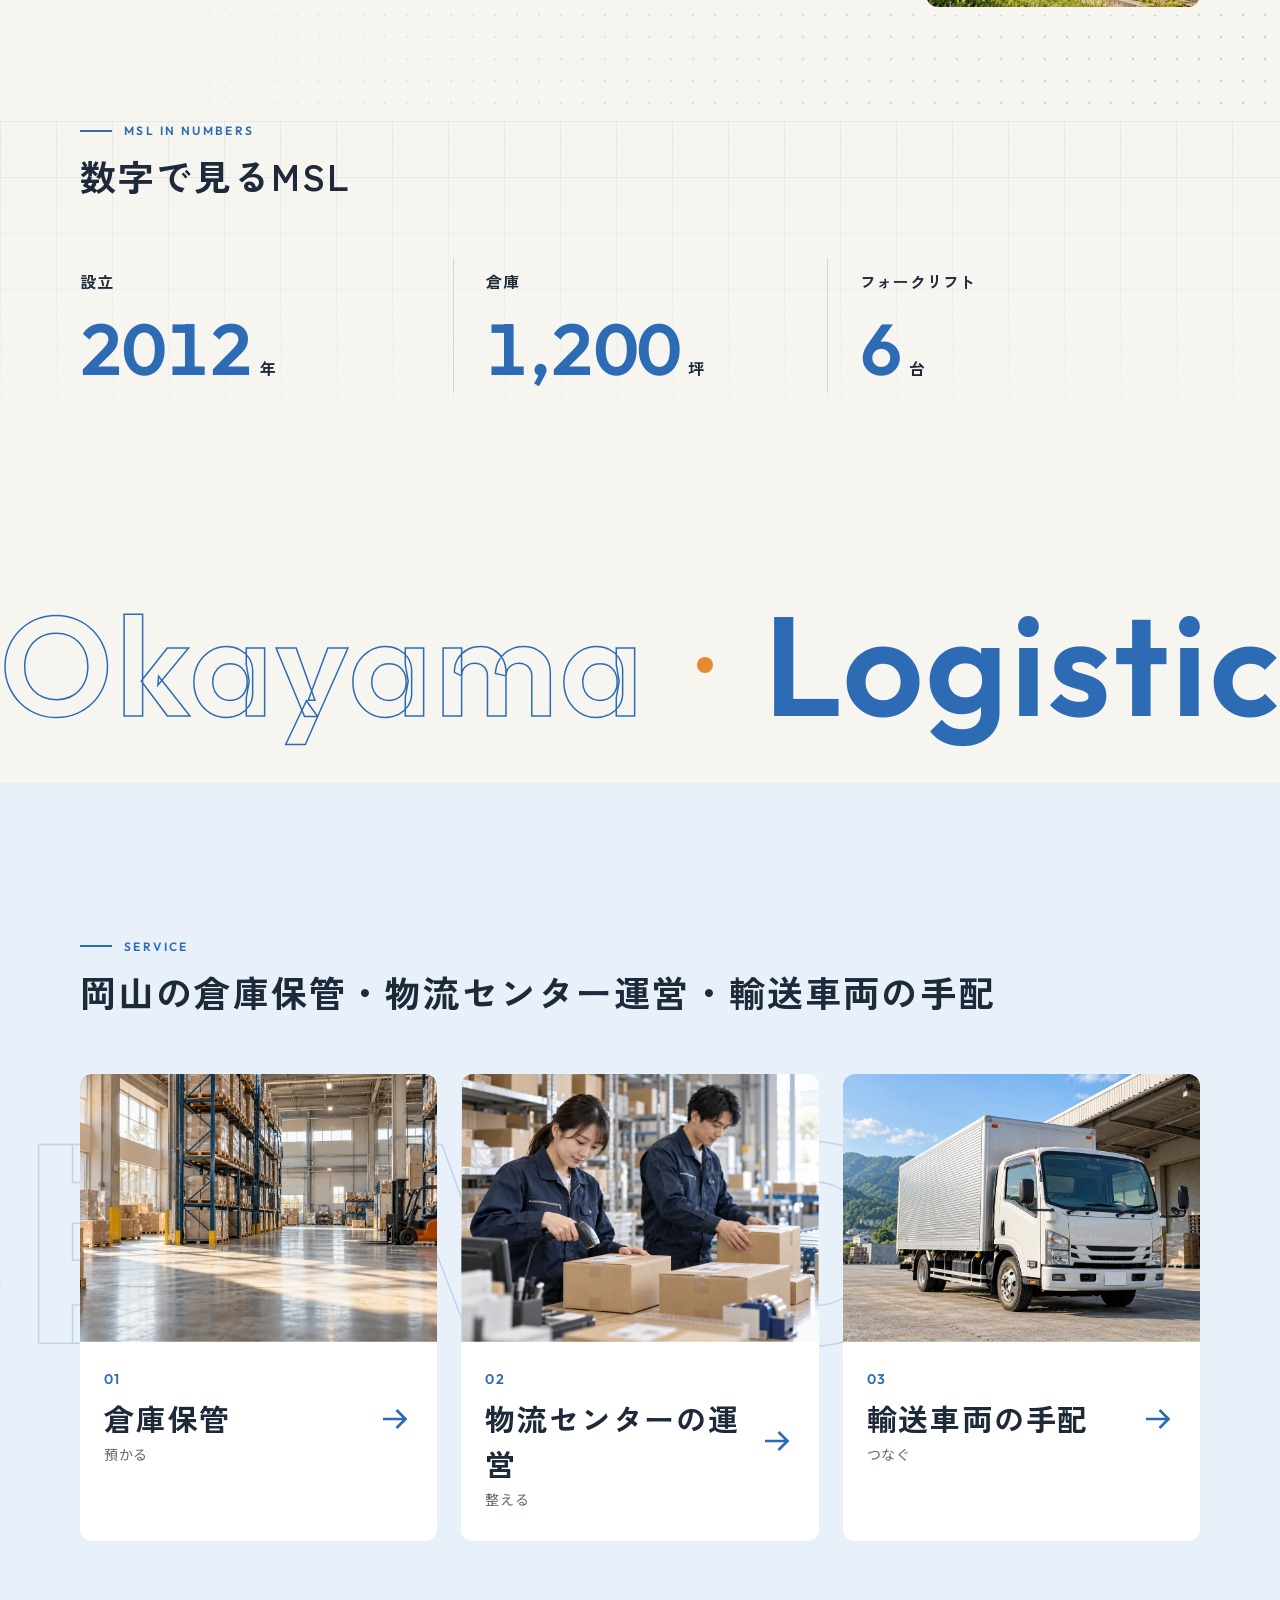
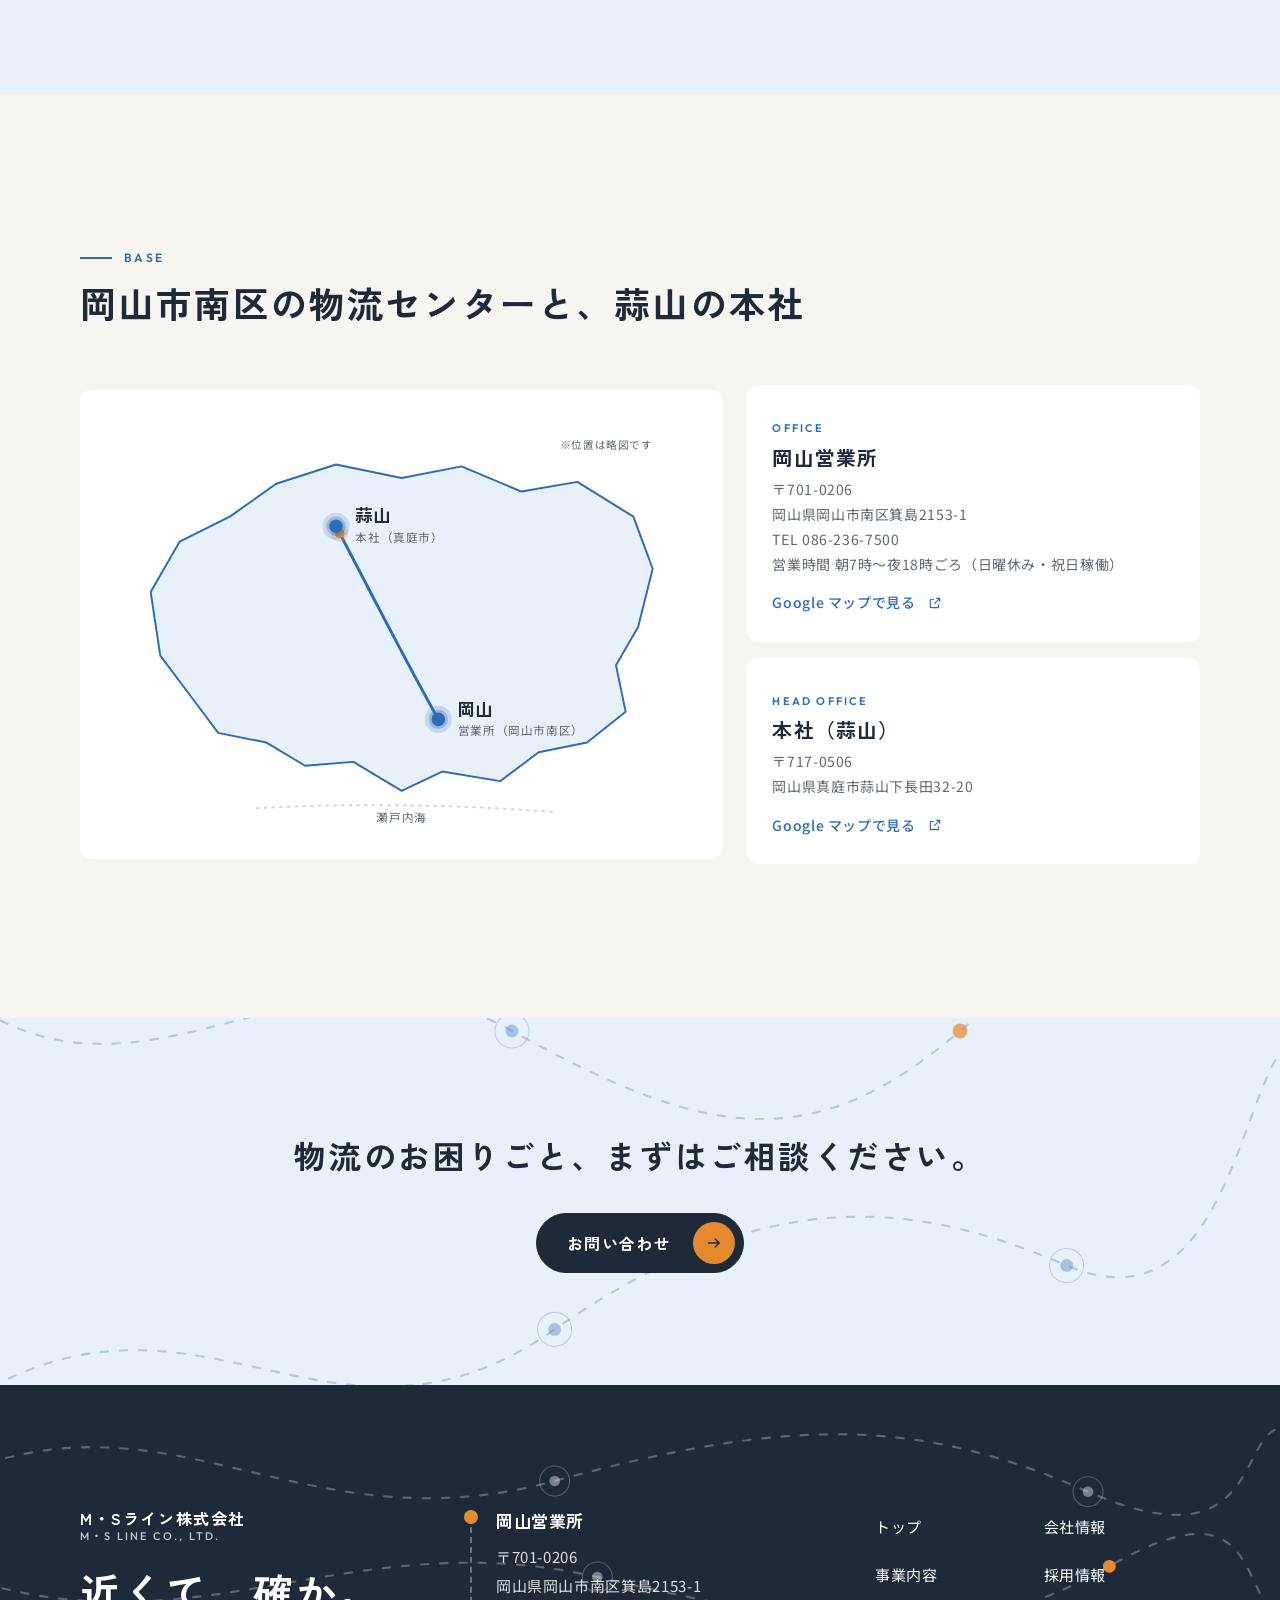
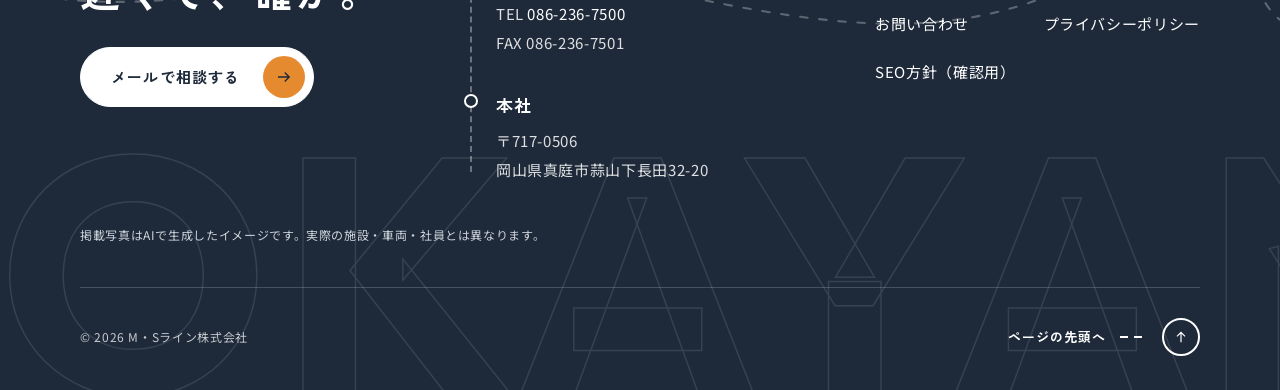
==== commit 503ba620: "代表挨拶の署名を、元のフォントに戻す - 手書き風の明朝体（祐字 粛）の読み込みとCSSを削除  Co-Authored-By: Claude Sonnet 5.5 <noreply@anthropi" ====
--- a/index.html
+++ b/index.html
@@ -25,7 +25,7 @@
 <link rel="preconnect" href="https://fonts.gstatic.com" crossorigin>
 <link rel="stylesheet" href="https://fonts.googleapis.com/css2?family=Noto+Sans+JP:wght@400;500&family=Outfit:wght@500;600&family=Zen+Kaku+Gothic+New:wght@700&display=swap">
 <link rel="preload" as="image" href="assets/img/hero_1920x1080.webp" type="image/webp" media="(min-width: 768px)">
-<link rel="stylesheet" href="assets/css/style.css?v=18">
+<link rel="stylesheet" href="assets/css/style.css?v=19">
 <script type="application/ld+json">
 {
   "@context": "https://schema.org",
@@ -61,7 +61,7 @@
   "description": "岡山県の倉庫保管・物流センター運営・輸送車両の手配"
 }
 </script>
-<script src="assets/js/main.js?v=18" defer></script>
+<script src="assets/js/main.js?v=19" defer></script>
 </head>
 <body class="has-hero">
 <a class="skip-link" href="#main">本文へスキップ</a>
--- a/assets/css/style.css
+++ b/assets/css/style.css
@@ -759,5 +759,3 @@
   .map-mover { display: none; }
 }
 
-/* 代表挨拶の署名：手書き風の明朝体 */
-.message__sign-name { display: block; margin-top: 6px; font-family: "Yuji Syuku", "Hina Mincho", "Hiragino Mincho ProN", "Yu Mincho", "Noto Serif JP", serif; font-weight: 400; font-size: clamp(1.625rem, 3vw, 2rem); letter-spacing: .18em; margin-right: -.18em; color: var(--color-ink); }
